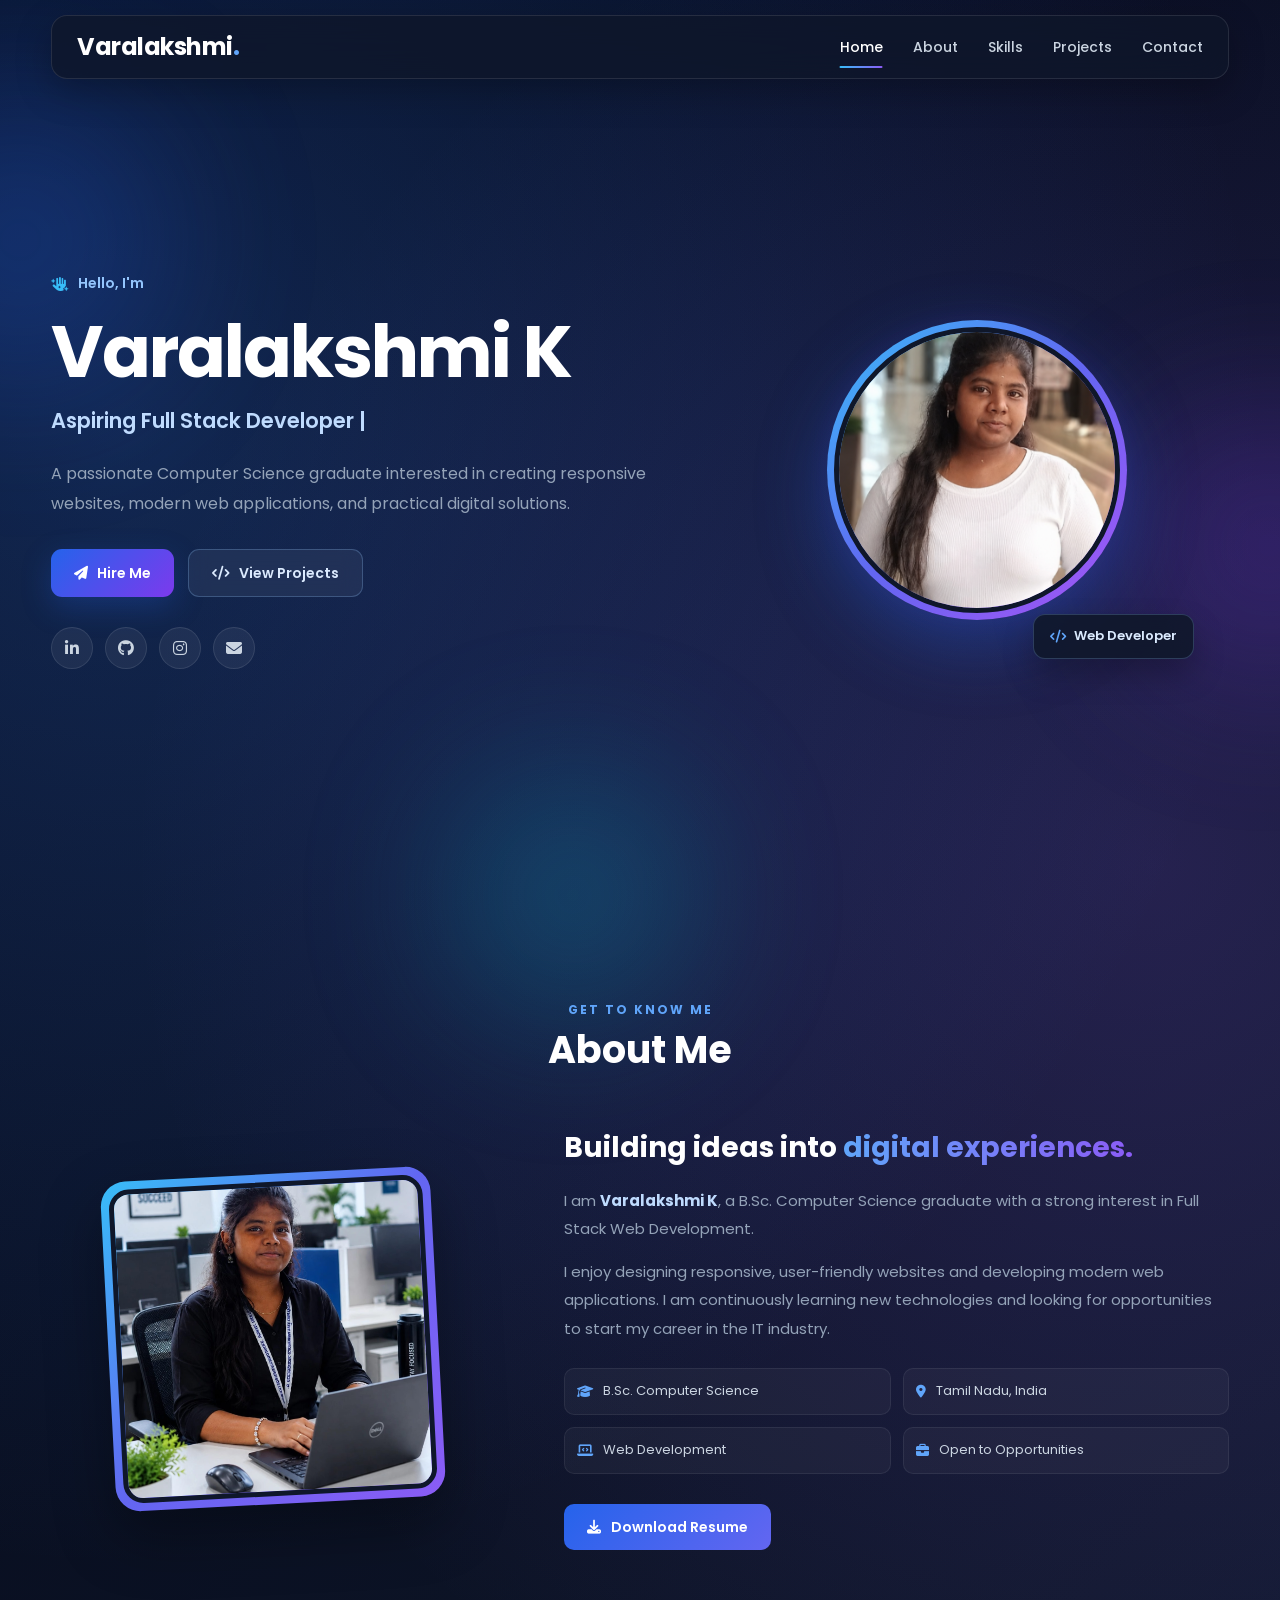
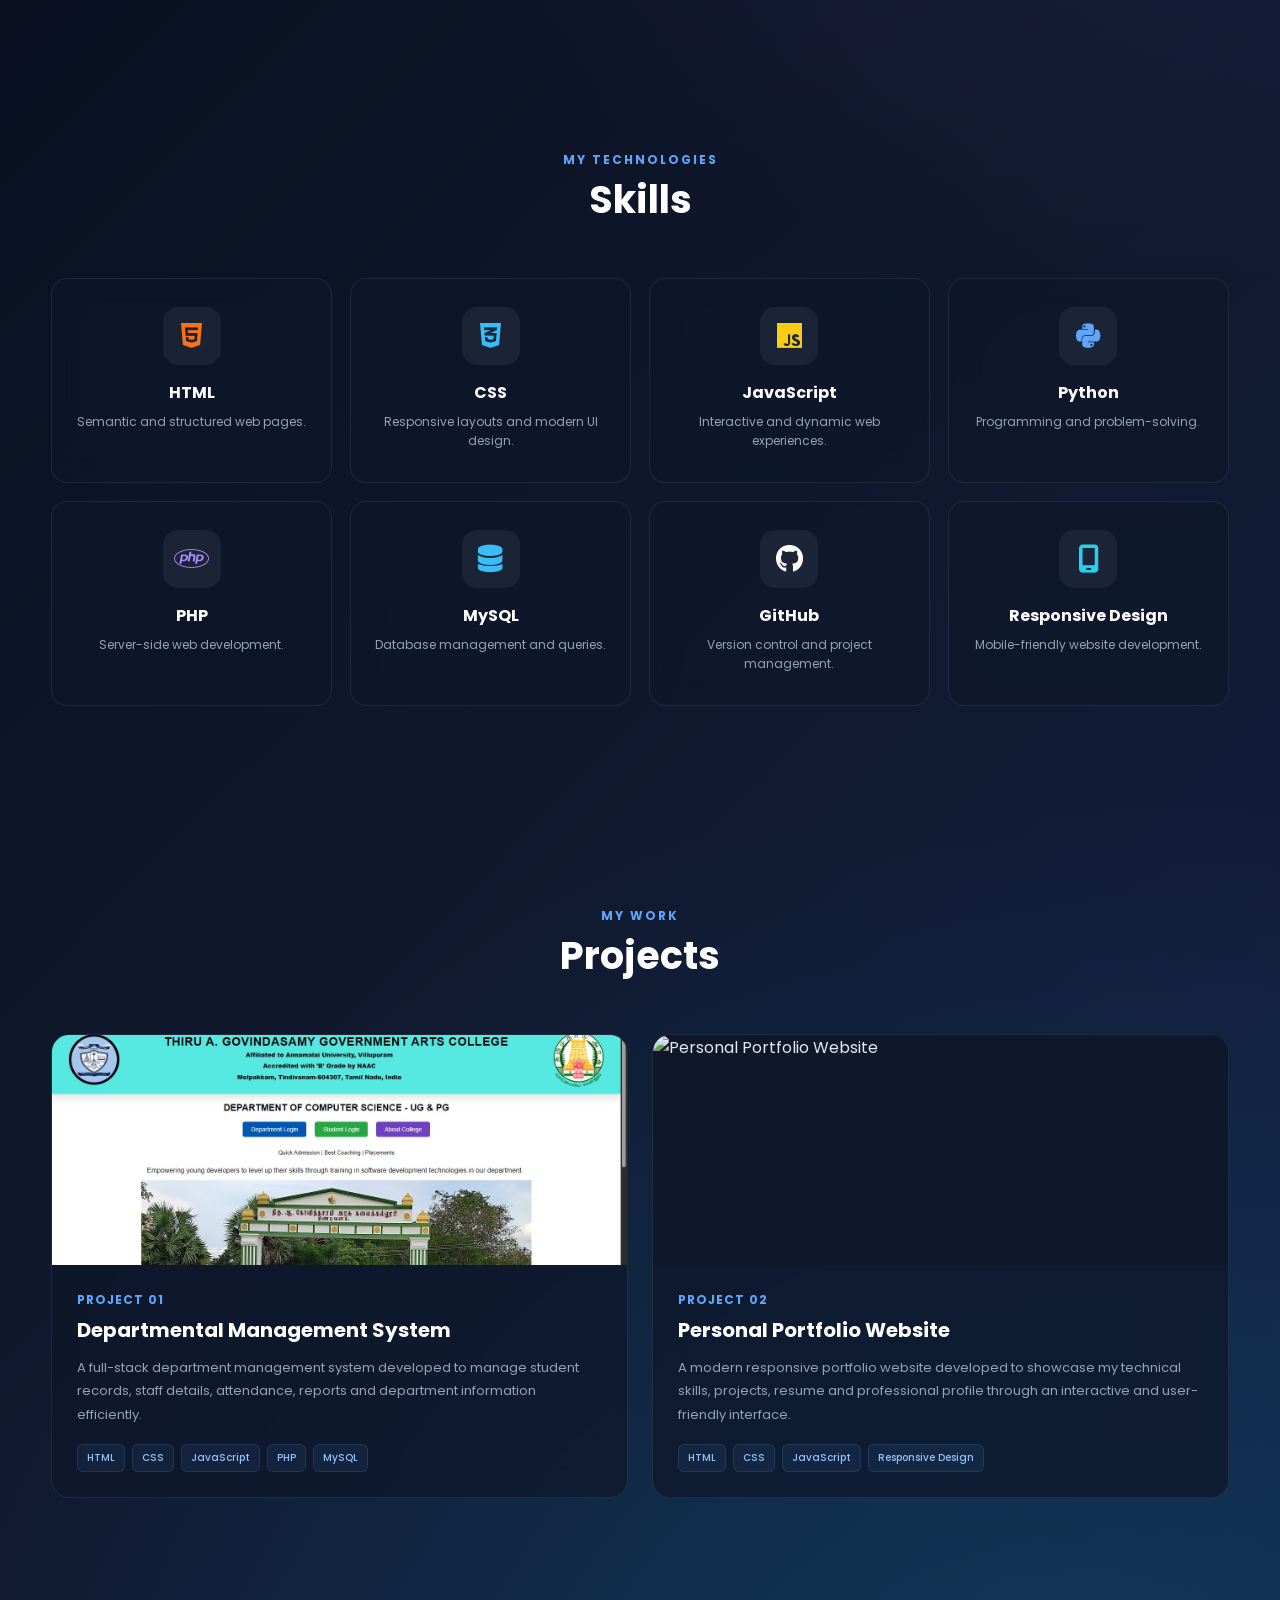
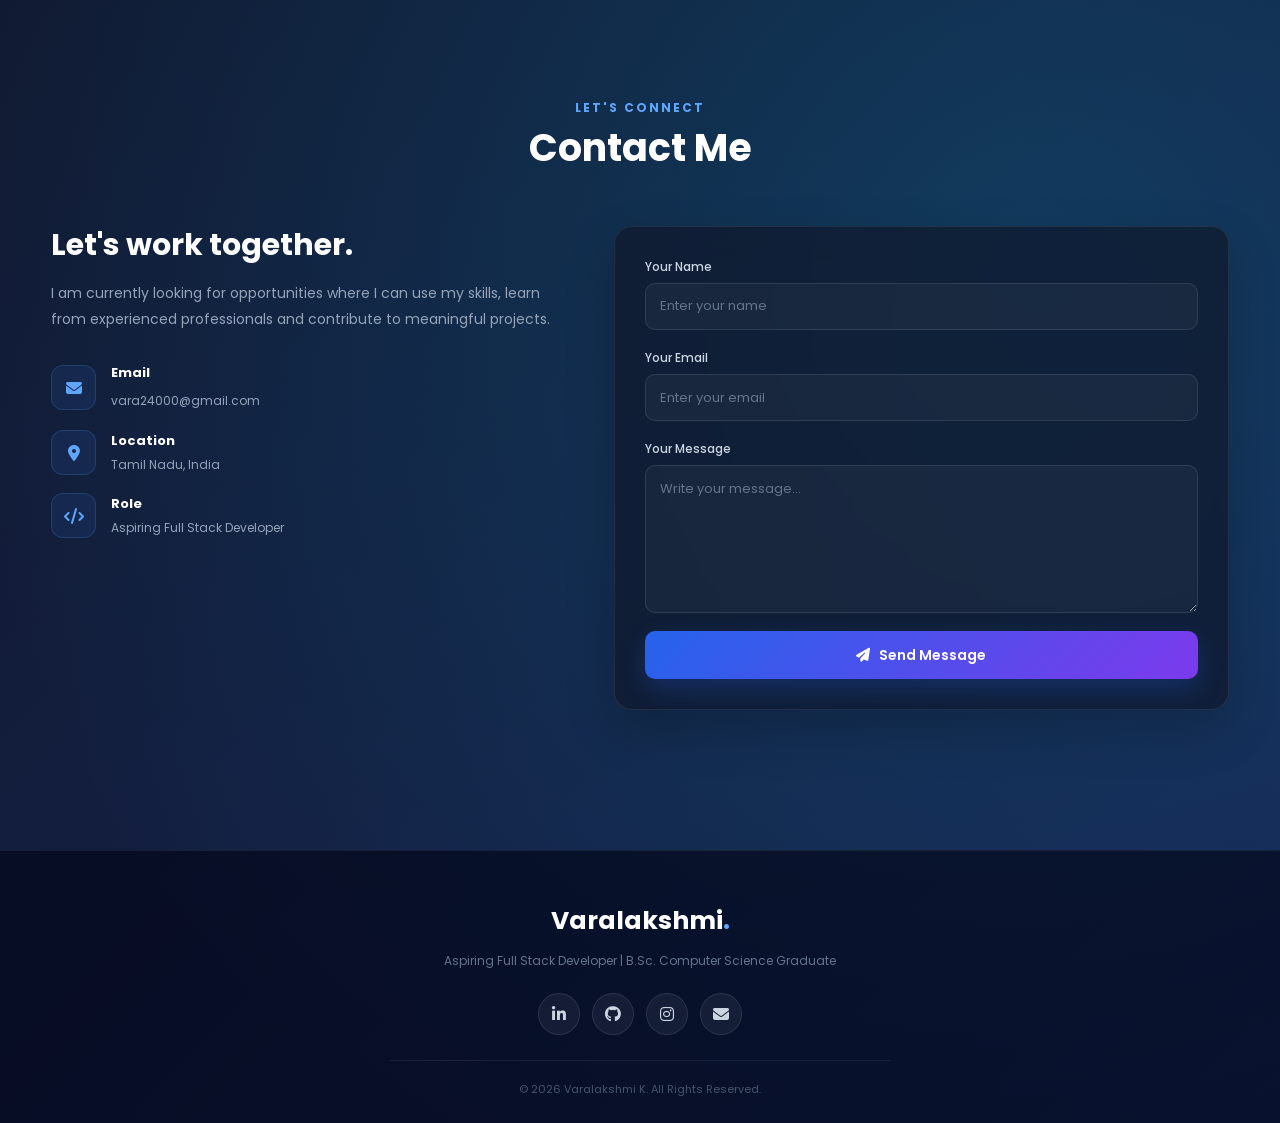
==== portofolio.html @ a1ebd2d3 "Rename index.html to portofolio.html" ====
<!DOCTYPE html>
<html lang="en">

<head>
    <meta charset="UTF-8">
    <meta name="viewport" content="width=device-width, initial-scale=1.0">

    <title>Varalakshmi K | Full Stack Developer</title>

    <meta name="description"
        content="Portfolio of Varalakshmi K, B.Sc. Computer Science Graduate and aspiring Full Stack Developer.">

    <!-- Google Font -->
    <link rel="preconnect" href="https://fonts.googleapis.com">
    <link rel="preconnect" href="https://fonts.gstatic.com" crossorigin>

    <link
        href="https://fonts.googleapis.com/css2?family=Poppins:wght@300;400;500;600;700&display=swap"
        rel="stylesheet">

    <!-- Font Awesome -->
    <link
        rel="stylesheet"
        href="https://cdnjs.cloudflare.com/ajax/libs/font-awesome/6.5.1/css/all.min.css">

    <!-- Main CSS -->
    <link rel="stylesheet" href="style.css">
</head>

<body>

    <!-- ================= BACKGROUND GRAPHICS ================= -->

    <div class="bg-shape shape-one" aria-hidden="true"></div>
    <div class="bg-shape shape-two" aria-hidden="true"></div>
    <div class="bg-shape shape-three" aria-hidden="true"></div>


    <!-- ================= NAVBAR ================= -->

    <header>
        <nav class="navbar" aria-label="Main Navigation">

            <a href="#home" class="logo" aria-label="Varalakshmi Home">
                Varalakshmi<span>.</span>
            </a>

            <button
                type="button"
                class="menu-toggle"
                aria-label="Open Menu"
                aria-expanded="false"
                aria-controls="navLinks">

                <i class="fas fa-bars" aria-hidden="true"></i>

            </button>

            <ul class="nav-links" id="navLinks">

                <li>
                    <a href="#home">Home</a>
                </li>

                <li>
                    <a href="#about">About</a>
                </li>

                <li>
                    <a href="#skills">Skills</a>
                </li>

                <li>
                    <a href="#projects">Projects</a>
                </li>

                <li>
                    <a href="#contact">Contact</a>
                </li>

            </ul>

        </nav>
    </header>


    <!-- ================= MAIN CONTENT ================= -->

    <main>

        <!-- ================= HERO ================= -->

        <section id="home" class="hero hidden">

            <div class="hero-content">

                <p class="hello-text">
                    <i class="fas fa-hand-sparkles" aria-hidden="true"></i>
                    Hello, I'm
                </p>

                <h1>
                    Varalakshmi K
                </h1>

                <h2>
                    <span id="typing"></span>
                    <span class="cursor" aria-hidden="true">|</span>
                </h2>

                <p class="hero-description">
                    A passionate Computer Science graduate interested in
                    creating responsive websites, modern web applications,
                    and practical digital solutions.
                </p>


                <!-- Hero Buttons -->

                <div class="hero-buttons">

                    <a href="#contact" class="primary-btn">
                        <i class="fas fa-paper-plane" aria-hidden="true"></i>
                        Hire Me
                    </a>

                    <a href="#projects" class="secondary-btn">
                        <i class="fas fa-code" aria-hidden="true"></i>
                        View Projects
                    </a>

                </div>


                <!-- Social Links -->

                <div class="hero-social">

                    <a
                        href="https://www.linkedin.com/in/vara24/"
                        target="_blank"
                        rel="noopener noreferrer"
                        aria-label="LinkedIn">

                        <i class="fab fa-linkedin-in" aria-hidden="true"></i>

                    </a>

                    <a
                        href="https://github.com/vara2006-dev"
                        target="_blank"
                        rel="noopener noreferrer"
                        aria-label="GitHub">

                        <i class="fab fa-github" aria-hidden="true"></i>

                    </a>

                    <a
                        href="https://www.instagram.com/_codes.creation_/"
                        target="_blank"
                        rel="noopener noreferrer"
                        aria-label="Instagram">

                        <i class="fab fa-instagram" aria-hidden="true"></i>

                    </a>

                    <a
                        href="mailto:vara24000@gmail.com"
                        aria-label="Send email">

                        <i class="fas fa-envelope" aria-hidden="true"></i>

                    </a>

                </div>

            </div>


            <!-- Hero Profile -->

            <div class="hero-profile">

                <div class="profile-glow" aria-hidden="true"></div>

                <div class="profile-circle">

                    <img
                        src="img/hp.png"
                        alt="Varalakshmi K profile photo"
                        loading="eager">

                </div>

                <div class="profile-badge">

                    <i class="fas fa-code" aria-hidden="true"></i>

                    <span>
                        Web Developer
                    </span>

                </div>

            </div>

        </section>


        <!-- ================= ABOUT ================= -->

        <section id="about" class="section hidden">

            <div class="section-heading">

                <p>
                    GET TO KNOW ME
                </p>

                <h2>
                    About Me
                </h2>

            </div>


            <div class="about-container">

                <!-- About Image -->

                <div class="about-image">

                    <div class="about-image-border">

                        <img
                            src="img/profile.jpg"
                            alt="Varalakshmi K"
                            loading="lazy">

                    </div>

                </div>


                <!-- About Content -->

                <div class="about-content">

                    <h3>
                        Building ideas into
                        <span>digital experiences.</span>
                    </h3>

                    <p>
                        I am <strong>Varalakshmi K</strong>, a B.Sc.
                        Computer Science graduate with a strong interest
                        in Full Stack Web Development.
                    </p>

                    <p>
                        I enjoy designing responsive, user-friendly
                        websites and developing modern web applications.
                        I am continuously learning new technologies and
                        looking for opportunities to start my career in
                        the IT industry.
                    </p>


                    <!-- About Details -->

                    <div class="about-details">

                        <div>
                            <i class="fas fa-graduation-cap" aria-hidden="true"></i>

                            <span>
                                B.Sc. Computer Science
                            </span>
                        </div>

                        <div>
                            <i class="fas fa-location-dot" aria-hidden="true"></i>

                            <span>
                                Tamil Nadu, India
                            </span>
                        </div>

                        <div>
                            <i class="fas fa-laptop-code" aria-hidden="true"></i>

                            <span>
                                Web Development
                            </span>
                        </div>

                        <div>
                            <i class="fas fa-briefcase" aria-hidden="true"></i>

                            <span>
                                Open to Opportunities
                            </span>
                        </div>

                    </div>


                    <!-- Resume -->

                   <a href="Resume.pdf" download class="resume-btn">
    <i class="fas fa-download"></i>
    Download Resume
</a>

                </div>

            </div>

        </section>


        <!-- ================= SKILLS ================= -->

        <section id="skills" class="section hidden">

            <div class="section-heading">

                <p>
                    MY TECHNOLOGIES
                </p>

                <h2>
                    Skills
                </h2>

            </div>


            <div class="skills-container">

                <!-- HTML -->

                <div class="skill-card">

                    <div class="skill-icon html">
                        <i class="fab fa-html5" aria-hidden="true"></i>
                    </div>

                    <h3>HTML</h3>

                    <p>
                        Semantic and structured web pages.
                    </p>

                </div>


                <!-- CSS -->

                <div class="skill-card">

                    <div class="skill-icon css">
                        <i class="fab fa-css3-alt" aria-hidden="true"></i>
                    </div>

                    <h3>CSS</h3>

                    <p>
                        Responsive layouts and modern UI design.
                    </p>

                </div>


                <!-- JavaScript -->

                <div class="skill-card">

                    <div class="skill-icon javascript">
                        <i class="fab fa-js" aria-hidden="true"></i>
                    </div>

                    <h3>JavaScript</h3>

                    <p>
                        Interactive and dynamic web experiences.
                    </p>

                </div>


                <!-- Python -->

                <div class="skill-card">

                    <div class="skill-icon python">
                        <i class="fab fa-python" aria-hidden="true"></i>
                    </div>

                    <h3>Python</h3>

                    <p>
                        Programming and problem-solving.
                    </p>

                </div>


                <!-- PHP -->

                <div class="skill-card">

                    <div class="skill-icon php">
                        <i class="fab fa-php" aria-hidden="true"></i>
                    </div>

                    <h3>PHP</h3>

                    <p>
                        Server-side web development.
                    </p>

                </div>


                <!-- MySQL -->

                <div class="skill-card">

                    <div class="skill-icon mysql">
                        <i class="fas fa-database" aria-hidden="true"></i>
                    </div>

                    <h3>MySQL</h3>

                    <p>
                        Database management and queries.
                    </p>

                </div>


                <!-- GitHub -->

                <div class="skill-card">

                    <div class="skill-icon github">
                        <i class="fab fa-github" aria-hidden="true"></i>
                    </div>

                    <h3>GitHub</h3>

                    <p>
                        Version control and project management.
                    </p>

                </div>


                <!-- Responsive Design -->

                <div class="skill-card">

                    <div class="skill-icon responsive">
                        <i class="fas fa-mobile-screen" aria-hidden="true"></i>
                    </div>

                    <h3>Responsive Design</h3>

                    <p>
                        Mobile-friendly website development.
                    </p>

                </div>

            </div>

        </section>


        <!-- ================= PROJECTS ================= -->

        <section id="projects" class="section hidden">

            <div class="section-heading">

                <p>
                    MY WORK
                </p>

                <h2>
                    Projects
                </h2>

            </div>


            <div class="projects-container">

                <!-- ================= PROJECT 01 ================= -->

                <article class="project-card">

                    <div class="project-image">

                        <img
                            src="img/project1.png"
                            alt="Departmental Management System"
                            loading="lazy">

                        <div
                            class="project-overlay"
                            aria-hidden="true">

                            <i class="fas fa-building"></i>

                        </div>

                    </div>


                    <div class="project-content">

                        <span class="project-number">
                            PROJECT 01
                        </span>

                        <h3>
                            Departmental Management System
                        </h3>

                        <p>
                            A full-stack department management system
                            developed to manage student records,
                            staff details, attendance, reports and
                            department information efficiently.
                        </p>


                        <div class="project-tags">

                            <span>HTML</span>
                            <span>CSS</span>
                            <span>JavaScript</span>
                            <span>PHP</span>
                            <span>MySQL</span>

                        </div>

                    </div>

                </article>


                <!-- ================= PROJECT 02 ================= -->

                <article class="project-card">

                    <div class="project-image">

                        <img
                            src="img/project3.png"
                            alt="Personal Portfolio Website"
                            loading="lazy">

                        <div
                            class="project-overlay"
                            aria-hidden="true">

                            <i class="fas fa-laptop-code"></i>

                        </div>

                    </div>


                    <div class="project-content">

                        <span class="project-number">
                            PROJECT 02
                        </span>

                        <h3>
                            Personal Portfolio Website
                        </h3>

                        <p>
                            A modern responsive portfolio website
                            developed to showcase my technical skills,
                            projects, resume and professional profile
                            through an interactive and user-friendly
                            interface.
                        </p>


                        <div class="project-tags">

                            <span>HTML</span>
                            <span>CSS</span>
                            <span>JavaScript</span>
                            <span>Responsive Design</span>

                        </div>

                    </div>

                </article>

            </div>

        </section>


        <!-- ================= CONTACT ================= -->

        <section id="contact" class="section hidden">

            <div class="section-heading">

                <p>
                    LET'S CONNECT
                </p>

                <h2>
                    Contact Me
                </h2>

            </div>


            <div class="contact-container">

                <!-- Contact Information -->

                <div class="contact-info">

                    <h3>
                        Let's work together.
                    </h3>

                    <p>
                        I am currently looking for opportunities
                        where I can use my skills, learn from
                        experienced professionals and contribute
                        to meaningful projects.
                    </p>


                    <div class="contact-details">

                        <!-- Email -->

                        <div class="contact-item">

                            <div class="contact-icon">

                                <i
                                    class="fas fa-envelope"
                                    aria-hidden="true">
                                </i>

                            </div>

                            <div>

                                <h4>
                                    Email
                                </h4>

                                <a href="mailto:vara24000@gmail.com">
                                    vara24000@gmail.com
                                </a>

                            </div>

                        </div>


                        <!-- Location -->

                        <div class="contact-item">

                            <div class="contact-icon">

                                <i
                                    class="fas fa-location-dot"
                                    aria-hidden="true">
                                </i>

                            </div>

                            <div>

                                <h4>
                                    Location
                                </h4>

                                <p>
                                    Tamil Nadu, India
                                </p>

                            </div>

                        </div>


                        <!-- Role -->

                        <div class="contact-item">

                            <div class="contact-icon">

                                <i
                                    class="fas fa-code"
                                    aria-hidden="true">
                                </i>

                            </div>

                            <div>

                                <h4>
                                    Role
                                </h4>

                                <p>
                                    Aspiring Full Stack Developer
                                </p>

                            </div>

                        </div>

                    </div>

                </div>


               <!-- Contact Form -->

<form
    class="contact-form"
    id="contactForm"
    action="contact.php"
    method="POST">

    <div class="input-group">

        <label for="name">
            Your Name
        </label>

        <input
            type="text"
            id="name"
            name="name"
            placeholder="Enter your name"
            autocomplete="name"
            required>

    </div>


    <div class="input-group">

        <label for="email">
            Your Email
        </label>

        <input
            type="email"
            id="email"
            name="email"
            placeholder="Enter your email"
            autocomplete="email"
            required>

    </div>


    <div class="input-group">

        <label for="message">
            Your Message
        </label>

        <textarea
            id="message"
            name="message"
            placeholder="Write your message..."
            rows="6"
            required></textarea>

    </div>


    <button
        type="submit"
        class="send-btn"
        id="sendMessageBtn">

        <i
            class="fas fa-paper-plane"
            aria-hidden="true">
        </i>

        Send Message

    </button>


    <div
        class="form-status"
        id="formStatus"
        role="status"
        aria-live="polite">
    </div>

</form>

        </section>

    </main>


    <!-- ================= FOOTER ================= -->

    <footer>

        <div class="footer-content">

            <h3 class="footer-logo">
                Varalakshmi<span>.</span>
            </h3>

            <p>
                Aspiring Full Stack Developer |
                B.Sc. Computer Science Graduate
            </p>


            <div class="social-links">

                <!-- LinkedIn -->

                <a
                    href="https://www.linkedin.com/in/vara24/"
                    target="_blank"
                    rel="noopener noreferrer"
                    aria-label="LinkedIn">

                    <i
                        class="fab fa-linkedin-in"
                        aria-hidden="true">
                    </i>

                </a>


                <!-- GitHub -->

                <a
                    href="https://github.com/vara2006-dev"
                    target="_blank"
                    rel="noopener noreferrer"
                    aria-label="GitHub">

                    <i
                        class="fab fa-github"
                        aria-hidden="true">
                    </i>

                </a>


                <!-- Instagram -->

                <a
                    href="https://www.instagram.com/_codes.creation_/"
                    target="_blank"
                    rel="noopener noreferrer"
                    aria-label="Instagram">

                    <i
                        class="fab fa-instagram"
                        aria-hidden="true">
                    </i>

                </a>


                <!-- Email -->

                <a
                    href="mailto:vara24000@gmail.com"
                    aria-label="Send email">

                    <i
                        class="fas fa-envelope"
                        aria-hidden="true">
                    </i>

                </a>

            </div>


            <div class="footer-line"></div>


            <p class="copyright">
                © 2026 Varalakshmi K. All Rights Reserved.
            </p>

        </div>

    </footer>


    <!-- JavaScript -->
    <script src="script.js"></script>

</body>

</html>
---- style.css ----
/* =========================================================
   VARALAKSHMI K — PORTFOLIO
   CLEAN / ALIGNED / RESPONSIVE VERSION
========================================================= */

/* ================= RESET ================= */

* {
    margin: 0;
    padding: 0;
    box-sizing: border-box;
}

html {
    scroll-behavior: smooth;
}

body {
    font-family: "Poppins", "Segoe UI", Arial, sans-serif;
    background:
        radial-gradient(circle at 10% 10%,
            rgba(59, 130, 246, 0.25),
            transparent 28%),
        radial-gradient(circle at 90% 20%,
            rgba(139, 92, 246, 0.20),
            transparent 28%),
        radial-gradient(circle at 80% 80%,
            rgba(6, 182, 212, 0.18),
            transparent 30%),
        linear-gradient(
            135deg,
            #020617 0%,
            #0f172a 48%,
            #172554 100%
        );

    color: #e2e8f0;
    min-height: 100vh;
    overflow-x: hidden;
    line-height: 1.6;
}

a {
    color: inherit;
    text-decoration: none;
}

button,
input,
textarea {
    font-family: inherit;
}

button,
a {
    -webkit-tap-highlight-color: transparent;
}

img {
    display: block;
    max-width: 100%;
}

section {
    scroll-margin-top: 100px;
}


/* =========================================================
   BACKGROUND SHAPES
========================================================= */

.bg-shape {
    position: fixed;
    border-radius: 50%;
    filter: blur(80px);
    opacity: 0.25;
    pointer-events: none;
    z-index: -1;
    animation: backgroundFloat 10s ease-in-out infinite;
}

.shape-one {
    width: 300px;
    height: 300px;
    background: #2563eb;
    top: 10%;
    left: -130px;
}

.shape-two {
    width: 280px;
    height: 280px;
    background: #7c3aed;
    top: 45%;
    right: -130px;
    animation-delay: 2s;
}

.shape-three {
    width: 250px;
    height: 250px;
    background: #06b6d4;
    bottom: -120px;
    left: 35%;
    animation-delay: 4s;
}

@keyframes backgroundFloat {
    0%,
    100% {
        transform: translate(0, 0);
    }

    50% {
        transform: translate(25px, -30px);
    }
}


/* =========================================================
   NAVBAR
========================================================= */

header {
    position: fixed;
    top: 0;
    left: 0;
    width: 100%;
    z-index: 1000;
}

.navbar {
    width: min(92%, 1200px);
    min-height: 64px;
    margin: 15px auto;

    padding: 0 25px;

    display: flex;
    align-items: center;
    justify-content: space-between;

    background: rgba(15, 23, 42, 0.78);
    border: 1px solid rgba(255, 255, 255, 0.10);
    border-radius: 16px;

    backdrop-filter: blur(18px);
    -webkit-backdrop-filter: blur(18px);

    box-shadow: 0 12px 35px rgba(0, 0, 0, 0.25);
}

.logo {
    flex-shrink: 0;
    color: #fff;
    font-size: 24px;
    font-weight: 700;
    letter-spacing: -0.5px;
}

.logo span {
    color: #60a5fa;
}

.nav-links {
    display: flex;
    align-items: center;
    gap: 30px;
    list-style: none;
}

.nav-links a {
    position: relative;
    display: inline-block;

    color: #cbd5e1;
    font-size: 14px;
    font-weight: 500;

    padding: 5px 0;

    transition: color 0.3s ease;
}

.nav-links a::after {
    content: "";
    position: absolute;

    width: 0;
    height: 2px;

    left: 50%;
    bottom: -5px;

    transform: translateX(-50%);

    border-radius: 5px;

    background: linear-gradient(
        90deg,
        #38bdf8,
        #8b5cf6
    );

    transition: width 0.3s ease;
}

.nav-links a:hover,
.nav-links a.active {
    color: #fff;
}

.nav-links a:hover::after,
.nav-links a.active::after {
    width: 100%;
}

.menu-toggle {
    display: none;

    width: 42px;
    height: 42px;

    border: 0;
    border-radius: 10px;

    background: rgba(255, 255, 255, 0.06);
    color: #fff;

    font-size: 20px;
    cursor: pointer;
}


/* =========================================================
   COMMON CONTAINER
========================================================= */

.hero,
.section {
    width: min(92%, 1200px);
    margin-left: auto;
    margin-right: auto;
}


/* =========================================================
   HERO
========================================================= */

.hero {
    min-height: 100vh;

    padding-top: 120px;
    padding-bottom: 80px;

    display: grid;

    grid-template-columns:
        minmax(0, 1.1fr)
        minmax(360px, 0.9fr);

    gap: 60px;

    align-items: center;
}

.hero-content {
    min-width: 0;
}

.hello-text {
    display: inline-flex;
    align-items: center;
    gap: 9px;

    margin-bottom: 18px;

    color: #93c5fd;

    font-size: 14px;
    font-weight: 600;
}

.hello-text i {
    color: #38bdf8;
}

.hero h1 {
    margin-bottom: 14px;

    color: #fff;

    font-size: clamp(42px, 6vw, 72px);
    line-height: 1.08;

    font-weight: 700;
    letter-spacing: -2px;
}

.hero h2 {
    min-height: 34px;

    margin-bottom: 20px;

    color: #bfdbfe;

    font-size: 21px;
    line-height: 1.5;
    font-weight: 600;
}

.hero-description {
    max-width: 600px;

    margin-bottom: 30px;

    color: #94a3b8;

    font-size: 16px;
    line-height: 1.9;
}


/* =========================================================
   HERO BUTTONS
========================================================= */

.hero-buttons {
    display: flex;
    align-items: center;
    flex-wrap: wrap;
    gap: 14px;

    margin-bottom: 30px;
}

.primary-btn,
.secondary-btn {
    min-height: 48px;

    display: inline-flex;
    align-items: center;
    justify-content: center;
    gap: 9px;

    padding: 0 23px;

    border-radius: 11px;

    font-size: 14px;
    font-weight: 600;

    transition:
        transform 0.3s ease,
        box-shadow 0.3s ease,
        background 0.3s ease;
}

.primary-btn {
    background: linear-gradient(
        135deg,
        #2563eb,
        #7c3aed
    );

    color: #fff;

    box-shadow:
        0 10px 30px rgba(37, 99, 235, 0.25);
}

.primary-btn:hover {
    transform: translateY(-3px);

    box-shadow:
        0 15px 35px rgba(37, 99, 235, 0.4);
}

.secondary-btn {
    background: rgba(255, 255, 255, 0.06);

    border: 1px solid rgba(
        147,
        197,
        253,
        0.25
    );

    color: #dbeafe;

    backdrop-filter: blur(10px);
}

.secondary-btn:hover {
    transform: translateY(-3px);
    background: rgba(96, 165, 250, 0.12);
}


/* =========================================================
   SOCIAL
========================================================= */

.hero-social,
.social-links {
    display: flex;
    align-items: center;
    gap: 12px;
}

.hero-social a,
.social-links a {
    width: 42px;
    height: 42px;

    display: flex;
    align-items: center;
    justify-content: center;

    border-radius: 50%;

    background: rgba(255, 255, 255, 0.06);

    border: 1px solid rgba(
        255,
        255,
        255,
        0.10
    );

    color: #cbd5e1;

    transition:
        transform 0.3s ease,
        color 0.3s ease,
        background 0.3s ease;
}

.hero-social a:hover,
.social-links a:hover {
    transform: translateY(-4px);

    color: #fff;

    background: rgba(
        59,
        130,
        246,
        0.22
    );
}


/* =========================================================
   HERO PROFILE
========================================================= */

.hero-profile {
    position: relative;

    width: 100%;
    min-height: 450px;

    display: flex;
    align-items: center;
    justify-content: center;
}

.profile-glow {
    position: absolute;

    width: 340px;
    height: 340px;

    border-radius: 50%;

    background: radial-gradient(
        circle,
        rgba(59, 130, 246, 0.45),
        rgba(124, 58, 237, 0.18),
        transparent 70%
    );

    filter: blur(10px);

    animation: profileGlow 5s ease-in-out infinite;
}

@keyframes profileGlow {
    0%,
    100% {
        transform: scale(1);
    }

    50% {
        transform: scale(1.08);
    }
}

.profile-circle {
    position: relative;
    z-index: 2;

    width: 300px;
    height: 300px;

    padding: 7px;

    flex-shrink: 0;

    border-radius: 50%;

    background: linear-gradient(
        135deg,
        #38bdf8,
        #6366f1,
        #a855f7
    );

    box-shadow:
        0 25px 70px rgba(
            37,
            99,
            235,
            0.35
        );
}

.profile-circle img {
    width: 100%;
    height: 100%;

    object-fit: cover;

    border-radius: 50%;

    border: 5px solid #0f172a;
}

.profile-badge {
    position: absolute;

    z-index: 4;

    right: 7%;
    bottom: 8%;

    display: inline-flex;
    align-items: center;
    gap: 8px;

    padding: 11px 16px;

    border-radius: 12px;

    background: rgba(
        15,
        23,
        42,
        0.88
    );

    border: 1px solid rgba(
        147,
        197,
        253,
        0.22
    );

    backdrop-filter: blur(15px);

    color: #dbeafe;

    font-size: 13px;
    font-weight: 600;

    box-shadow:
        0 15px 30px rgba(
            0,
            0,
            0,
            0.25
        );
}

.profile-badge i {
    color: #60a5fa;
}


/* =========================================================
   SECTION
========================================================= */

.section {
    padding-top: 100px;
    padding-bottom: 100px;
}

.section-heading {
    width: 100%;

    margin-bottom: 55px;

    text-align: center;
}

.section-heading p {
    margin-bottom: 8px;

    color: #60a5fa;

    font-size: 12px;
    font-weight: 700;

    letter-spacing: 2px;
}

.section-heading h2 {
    color: #fff;

    font-size: 38px;
    line-height: 1.2;

    font-weight: 700;
}


/* =========================================================
   ABOUT
========================================================= */

.about-container {
    width: 100%;

    display: grid;

    grid-template-columns:
        minmax(300px, 0.8fr)
        minmax(0, 1.2fr);

    gap: 70px;

    align-items: center;
}

.about-image {
    width: 100%;

    display: flex;
    align-items: center;
    justify-content: center;
}

.about-image-border {
    width: min(330px, 100%);

    padding: 8px;

    border-radius: 25px;

    background: linear-gradient(
        135deg,
        #38bdf8,
        #6366f1,
        #8b5cf6
    );

    transform: rotate(-3deg);

    box-shadow:
        0 25px 60px rgba(
            0,
            0,
            0,
            0.35
        );

    transition:
        transform 0.4s ease;
}

.about-image-border:hover {
    transform:
        rotate(0deg)
        translateY(-5px);
}

.about-image-border img {
    width: 100%;
    aspect-ratio: 1 / 1;

    object-fit: cover;

    border-radius: 20px;

    border: 5px solid #0f172a;
}

.about-content {
    min-width: 0;
}

.about-content h3 {
    margin-bottom: 20px;

    color: #fff;

    font-size: 28px;
    line-height: 1.4;
}

.about-content h3 span {
    background: linear-gradient(
        90deg,
        #60a5fa,
        #8b5cf6
    );

    -webkit-background-clip: text;
    -webkit-text-fill-color: transparent;
    background-clip: text;
}

.about-content > p {
    margin-bottom: 14px;

    color: #94a3b8;

    font-size: 15px;
    line-height: 1.9;
}

.about-content strong {
    color: #bfdbfe;
}

.about-details {
    width: 100%;

    display: grid;

    grid-template-columns:
        repeat(2, minmax(0, 1fr));

    gap: 12px;

    margin:
        25px
        0
        30px;
}

.about-details div {
    min-width: 0;

    display: flex;
    align-items: center;

    gap: 10px;

    padding: 12px;

    border-radius: 10px;

    background: rgba(
        255,
        255,
        255,
        0.04
    );

    border: 1px solid rgba(
        255,
        255,
        255,
        0.07
    );

    color: #cbd5e1;

    font-size: 13px;
}

.about-details i {
    flex-shrink: 0;
    color: #60a5fa;
}

.resume-btn {
    min-height: 46px;

    display: inline-flex;
    align-items: center;
    justify-content: center;

    gap: 10px;

    padding: 0 23px;

    border-radius: 10px;

    background: linear-gradient(
        135deg,
        #2563eb,
        #6366f1
    );

    color: #fff;

    font-size: 14px;
    font-weight: 600;

    transition:
        transform 0.3s ease,
        box-shadow 0.3s ease;
}

.resume-btn:hover {
    transform: translateY(-3px);

    box-shadow:
        0 12px 30px rgba(
            37,
            99,
            235,
            0.3
        );
}


/* =========================================================
   SKILLS
========================================================= */

.skills-container {
    width: 100%;

    display: grid;

    grid-template-columns:
        repeat(4, minmax(0, 1fr));

    gap: 18px;
}

.skill-card {
    min-width: 0;
    min-height: 205px;

    padding: 28px 20px;

    display: flex;
    flex-direction: column;
    align-items: center;
    justify-content: flex-start;

    text-align: center;

    background: rgba(
        15,
        23,
        42,
        0.65
    );

    border: 1px solid rgba(
        255,
        255,
        255,
        0.08
    );

    border-radius: 16px;

    backdrop-filter: blur(15px);

    transition:
        transform 0.3s ease,
        border-color 0.3s ease,
        box-shadow 0.3s ease;
}

.skill-card:hover {
    transform: translateY(-8px);

    border-color: rgba(
        96,
        165,
        250,
        0.35
    );

    box-shadow:
        0 20px 40px rgba(
            0,
            0,
            0,
            0.25
        );
}

.skill-icon {
    width: 58px;
    height: 58px;

    margin-bottom: 17px;

    flex-shrink: 0;

    display: flex;
    align-items: center;
    justify-content: center;

    border-radius: 15px;

    background: rgba(
        255,
        255,
        255,
        0.06
    );

    color: #60a5fa;

    font-size: 28px;
}

.skill-card h3 {
    margin-bottom: 8px;

    color: #fff;

    font-size: 16px;
    line-height: 1.4;
}

.skill-card p {
    color: #94a3b8;

    font-size: 12px;
    line-height: 1.6;
}

.skill-icon.html {
    color: #f97316;
}

.skill-icon.css {
    color: #38bdf8;
}

.skill-icon.javascript {
    color: #facc15;
}

.skill-icon.python {
    color: #60a5fa;
}

.skill-icon.php {
    color: #a78bfa;
}

.skill-icon.mysql {
    color: #38bdf8;
}

.skill-icon.github {
    color: #fff;
}

.skill-icon.responsive {
    color: #22d3ee;
}


/* =========================================================
   PROJECTS
========================================================= */

.projects-container {
    width: 100%;

    display: grid;

    grid-template-columns:
        repeat(2, minmax(0, 1fr));

    gap: 24px;
}

.project-card {
    min-width: 0;

    overflow: hidden;

    display: flex;
    flex-direction: column;

    background: rgba(
        15,
        23,
        42,
        0.72
    );

    border: 1px solid rgba(
        255,
        255,
        255,
        0.08
    );

    border-radius: 18px;

    backdrop-filter: blur(15px);

    transition:
        transform 0.35s ease,
        box-shadow 0.35s ease,
        border-color 0.35s ease;
}

.project-card:hover {
    transform: translateY(-10px);

    border-color: rgba(
        96,
        165,
        250,
        0.3
    );

    box-shadow:
        0 25px 55px rgba(
            0,
            0,
            0,
            0.3
        );
}

.project-image {
    width: 100%;
    height: 230px;

    position: relative;

    overflow: hidden;

    flex-shrink: 0;

    background: #0f172a;
}

.project-image img {
    width: 100%;
    height: 100%;

    object-fit: cover;

    transition:
        transform 0.5s ease;
}

.project-card:hover
.project-image img {
    transform: scale(1.06);
}

.project-overlay {
    position: absolute;
    inset: 0;

    display: flex;
    align-items: center;
    justify-content: center;

    background: rgba(
        15,
        23,
        42,
        0.25
    );

    opacity: 0;

    transition:
        opacity 0.3s ease;
}

.project-card:hover
.project-overlay {
    opacity: 1;
}

.project-overlay i {
    width: 55px;
    height: 55px;

    display: flex;
    align-items: center;
    justify-content: center;

    border-radius: 50%;

    background: rgba(
        255,
        255,
        255,
        0.15
    );

    backdrop-filter: blur(10px);

    color: #fff;

    font-size: 22px;
}

.project-content {
    flex: 1;

    display: flex;
    flex-direction: column;

    padding: 25px;
}

.project-number {
    color: #60a5fa;

    font-size: 12px;
    font-weight: 700;

    letter-spacing: 1px;
}

.project-content h3 {
    margin:
        7px
        0
        12px;

    color: #fff;

    font-size: 20px;
    line-height: 1.4;
}

.project-content p {
    margin-bottom: 18px;

    color: #94a3b8;

    font-size: 13px;
    line-height: 1.8;
}

.project-tags {
    display: flex;
    flex-wrap: wrap;
    gap: 7px;

    margin-top: auto;
}

.project-tags span {
    padding: 5px 9px;

    border-radius: 6px;

    background: rgba(
        96,
        165,
        250,
        0.08
    );

    border: 1px solid rgba(
        96,
        165,
        250,
        0.15
    );

    color: #93c5fd;

    font-size: 10px;
    font-weight: 500;
}


/* =========================================================
   CONTACT
========================================================= */

.contact-container {
    width: 100%;

    display: grid;

    grid-template-columns:
        minmax(0, 0.9fr)
        minmax(0, 1.1fr);

    gap: 60px;

    align-items: start;
}

.contact-info {
    min-width: 0;
}

.contact-info h3 {
    margin-bottom: 15px;

    color: #fff;

    font-size: 30px;
    line-height: 1.3;
}

.contact-info > p {
    max-width: 500px;

    margin-bottom: 30px;

    color: #94a3b8;

    font-size: 14px;
    line-height: 1.9;
}

.contact-details {
    display: flex;
    flex-direction: column;
    gap: 18px;
}

.contact-item {
    display: flex;
    align-items: center;

    gap: 15px;
}

.contact-icon {
    width: 45px;
    height: 45px;

    flex-shrink: 0;

    display: flex;
    align-items: center;
    justify-content: center;

    border-radius: 12px;

    background: rgba(
        59,
        130,
        246,
        0.10
    );

    border: 1px solid rgba(
        96,
        165,
        250,
        0.18
    );

    color: #60a5fa;
}

.contact-item h4 {
    margin-bottom: 3px;

    color: #fff;

    font-size: 13px;
}

.contact-item a,
.contact-item p {
    color: #94a3b8;

    font-size: 12px;

    overflow-wrap: anywhere;
}

.contact-item a:hover {
    color: #60a5fa;
}


/* =========================================================
   CONTACT FORM
========================================================= */

.contact-form {
    width: 100%;

    padding: 30px;

    border-radius: 18px;

    background: rgba(
        15,
        23,
        42,
        0.68
    );

    border: 1px solid rgba(
        255,
        255,
        255,
        0.08
    );

    backdrop-filter: blur(15px);

    box-shadow:
        0 20px 50px rgba(
            0,
            0,
            0,
            0.2
        );
}

.input-group {
    width: 100%;
    margin-bottom: 18px;
}

.input-group label {
    display: block;

    margin-bottom: 7px;

    color: #cbd5e1;

    font-size: 12px;
    font-weight: 500;
}

.input-group input,
.input-group textarea {
    width: 100%;

    display: block;

    outline: none;

    border: 1px solid rgba(
        255,
        255,
        255,
        0.10
    );

    border-radius: 10px;

    background: rgba(
        255,
        255,
        255,
        0.04
    );

    color: #fff;

    padding:
        13px
        14px;

    font-size: 13px;

    transition:
        border-color 0.3s ease,
        background 0.3s ease,
        box-shadow 0.3s ease;
}

.input-group input {
    height: 47px;
}

.input-group textarea {
    min-height: 130px;
    resize: vertical;
}

.input-group input::placeholder,
.input-group textarea::placeholder {
    color: #64748b;
}

.input-group input:focus,
.input-group textarea:focus {
    border-color: rgba(
        96,
        165,
        250,
        0.55
    );

    background: rgba(
        96,
        165,
        250,
        0.05
    );

    box-shadow:
        0 0 0 3px rgba(
            59,
            130,
            246,
            0.08
        );
}


/* =========================================================
   SEND BUTTON
========================================================= */

.send-btn {
    width: 100%;
    min-height: 48px;

    border: none;
    border-radius: 10px;

    display: flex;
    align-items: center;
    justify-content: center;

    gap: 9px;

    background: linear-gradient(
        135deg,
        #2563eb,
        #7c3aed
    );

    color: #fff;

    font-size: 14px;
    font-weight: 600;

    cursor: pointer;

    box-shadow:
        0 10px 25px rgba(
            37,
            99,
            235,
            0.25
        );

    transition:
        transform 0.3s ease,
        box-shadow 0.3s ease,
        opacity 0.3s ease;
}

.send-btn:hover:not(:disabled) {
    transform: translateY(-3px);

    box-shadow:
        0 15px 30px rgba(
            37,
            99,
            235,
            0.35
        );
}

.send-btn:active:not(:disabled) {
    transform: translateY(0);
}

.send-btn:disabled {
    opacity: 0.75;
    cursor: not-allowed;
}


/* =========================================================
   FORM STATUS
   HTML:
   #formStatus
========================================================= */

.form-status {
    display: none;

    width: 100%;

    margin-top: 18px;

    padding: 14px 16px;

    border-radius: 10px;

    font-size: 13px;
    line-height: 1.6;

    text-align: center;

    word-break: break-word;

    animation:
        messageFadeIn 0.35s ease;
}

.form-status.success {
    display: block;

    background: rgba(
        34,
        197,
        94,
        0.12
    );

    border: 1px solid rgba(
        34,
        197,
        94,
        0.35
    );

    color: #86efac;
}

.form-status.error {
    display: block;

    background: rgba(
        239,
        68,
        68,
        0.12
    );

    border: 1px solid rgba(
        239,
        68,
        68,
        0.35
    );

    color: #fca5a5;
}

.form-status.sending {
    display: block;

    background: rgba(
        59,
        130,
        246,
        0.10
    );

    border: 1px solid rgba(
        59,
        130,
        246,
        0.25
    );

    color: #93c5fd;
}

.form-status.success::before {
    content: "✓";

    width: 22px;
    height: 22px;

    margin-right: 7px;

    display: inline-flex;
    align-items: center;
    justify-content: center;

    border-radius: 50%;

    background: rgba(
        34,
        197,
        94,
        0.18
    );

    color: #86efac;

    font-weight: 700;
}

@keyframes messageFadeIn {
    from {
        opacity: 0;
        transform: translateY(-8px);
    }

    to {
        opacity: 1;
        transform: translateY(0);
    }
}


/* =========================================================
   SPINNER
========================================================= */

.fa-spinner {
    animation:
        spinnerRotate 0.8s linear infinite;
}

@keyframes spinnerRotate {
    from {
        transform: rotate(0deg);
    }

    to {
        transform: rotate(360deg);
    }
}


/* =========================================================
   FOOTER
========================================================= */

footer {
    margin-top: 40px;

    padding:
        50px
        20px
        25px;

    text-align: center;

    background: rgba(
        2,
        6,
        23,
        0.65
    );

    border-top: 1px solid rgba(
        255,
        255,
        255,
        0.07
    );
}

.footer-logo {
    margin-bottom: 10px;

    color: #fff;

    font-size: 25px;
    font-weight: 700;
}

.footer-logo span {
    color: #60a5fa;
}

.footer-content > p {
    color: #64748b;
    font-size: 12px;
}

.social-links {
    justify-content: center;
    margin: 22px 0;
}

.footer-line {
    width: min(100%, 500px);
    height: 1px;

    margin:
        25px
        auto
        20px;

    background: rgba(
        255,
        255,
        255,
        0.07
    );
}

.copyright {
    color: #475569 !important;
    font-size: 11px !important;
}


/* =========================================================
   SCROLL REVEAL
========================================================= */

.hidden {
    opacity: 0;

    transform: translateY(30px);

    transition:
        opacity 0.7s ease,
        transform 0.7s ease;
}

.hidden.show {
    opacity: 1;
    transform: translateY(0);
}


/* =========================================================
   SELECTION
========================================================= */

::selection {
    background: #2563eb;
    color: #fff;
}


/* =========================================================
   SCROLLBAR
========================================================= */

::-webkit-scrollbar {
    width: 8px;
}

::-webkit-scrollbar-track {
    background: #020617;
}

::-webkit-scrollbar-thumb {
    background: linear-gradient(
        #2563eb,
        #7c3aed
    );

    border-radius: 10px;
}


/* =========================================================
   TABLET
========================================================= */

@media (max-width: 1000px) {

    .hero {
        grid-template-columns: 1fr;
        gap: 35px;

        padding-top: 135px;

        text-align: center;
    }

    .hero-content {
        order: 2;
    }

    .hero-profile {
        order: 1;

        min-height: 360px;
    }

    .hero-description {
        margin-left: auto;
        margin-right: auto;
    }

    .hero-buttons,
    .hero-social {
        justify-content: center;
    }

    .profile-circle {
        width: 270px;
        height: 270px;
    }

    .profile-glow {
        width: 310px;
        height: 310px;
    }

    .profile-badge {
        right: calc(50% - 180px);
    }

    .about-container {
        grid-template-columns: 1fr;

        gap: 45px;

        text-align: center;
    }

    .about-image {
        justify-content: center;
    }

    .about-content {
        text-align: left;
    }

    .skills-container {
        grid-template-columns:
            repeat(2, minmax(0, 1fr));
    }

    .contact-container {
        grid-template-columns: 1fr;
        gap: 40px;
    }

    .contact-info > p {
        max-width: 700px;
    }
}


/* =========================================================
   MOBILE
========================================================= */

@media (max-width: 700px) {

    /* NAVBAR */

    .navbar {
        width: 94%;
        min-height: 58px;

        padding:
            0
            16px;
    }

    .logo {
        font-size: 21px;
    }

    .menu-toggle {
        display: flex;
        align-items: center;
        justify-content: center;
    }

    .nav-links {
        position: absolute;

        top: calc(100% + 8px);
        left: 0;

        width: 100%;

        display: none;

        flex-direction: column;

        gap: 0;

        padding: 8px;

        background: rgba(
            15,
            23,
            42,
            0.97
        );

        border: 1px solid rgba(
            255,
            255,
            255,
            0.08
        );

        border-radius: 14px;

        backdrop-filter: blur(20px);
    }

    .nav-links.active {
        display: flex;
    }

    .nav-links li {
        width: 100%;
    }

    .nav-links a {
        width: 100%;

        padding: 12px;

        text-align: center;
    }


    /* HERO */

    .hero {
        width: 90%;

        min-height: auto;

        padding:
            125px
            0
            70px;

        gap: 30px;
    }

    .hero-profile {
        min-height: 285px;
    }

    .profile-circle {
        width: 220px;
        height: 220px;
    }

    .profile-glow {
        width: 250px;
        height: 250px;
    }

    .profile-badge {
        right: 0;
        bottom: 0;

        padding:
            9px
            12px;

        font-size: 10px;
    }

    .hero h1 {
        font-size: 42px;
        letter-spacing: -1px;
    }

    .hero h2 {
        font-size: 18px;
    }

    .hero-description {
        font-size: 14px;
        line-height: 1.8;
    }

    .hero-buttons {
        flex-direction: column;
        align-items: stretch;
    }

    .primary-btn,
    .secondary-btn {
        width: 100%;
    }


    /* SECTION */

    .section {
        width: 90%;

        padding:
            75px
            0;
    }

    .section-heading {
        margin-bottom: 40px;
    }

    .section-heading h2 {
        font-size: 31px;
    }


    /* ABOUT */

    .about-image-border {
        width: min(270px, 90%);
    }

    .about-content {
        text-align: left;
    }

    .about-content h3 {
        font-size: 23px;
    }

    .about-details {
        grid-template-columns: 1fr;
    }


    /* SKILLS */

    .skills-container {
        grid-template-columns:
            repeat(2, minmax(0, 1fr));

        gap: 12px;
    }

    .skill-card {
        min-height: 190px;

        padding:
            22px
            12px;
    }

    .skill-card h3 {
        font-size: 14px;
    }


    /* PROJECTS */

    .projects-container {
        grid-template-columns: 1fr;
    }

    .project-image {
        height: 210px;
    }


    /* CONTACT */

    .contact-info h3 {
        font-size: 25px;
    }

    .contact-form {
        padding: 22px;
    }
}


/* =========================================================
   SMALL MOBILE
========================================================= */

@media (max-width: 420px) {

    .hero {
        width: 92%;
    }

    .section {
        width: 92%;
    }

    .hero h1 {
        font-size: 36px;
    }

    .hero h2 {
        font-size: 17px;
    }

    .profile-circle {
        width: 200px;
        height: 200px;
    }

    .profile-glow {
        width: 230px;
        height: 230px;
    }

    .profile-badge {
        right: -5px;
        bottom: -2px;
    }

    .about-image-border {
        width: 240px;
    }

    .skills-container {
        grid-template-columns: 1fr;
    }

    .skill-card {
        min-height: auto;
    }

    .contact-form {
        padding: 18px;
    }

    .send-btn {
        font-size: 13px;
    }
}


/* =========================================================
   VERY SMALL DEVICES
========================================================= */

@media (max-width: 340px) {

    .hero h1 {
        font-size: 32px;
    }

    .profile-circle {
        width: 185px;
        height: 185px;
    }

    .profile-glow {
        width: 210px;
        height: 210px;
    }

    .section-heading h2 {
        font-size: 28px;
    }

    .contact-form {
        padding: 15px;
    }
}
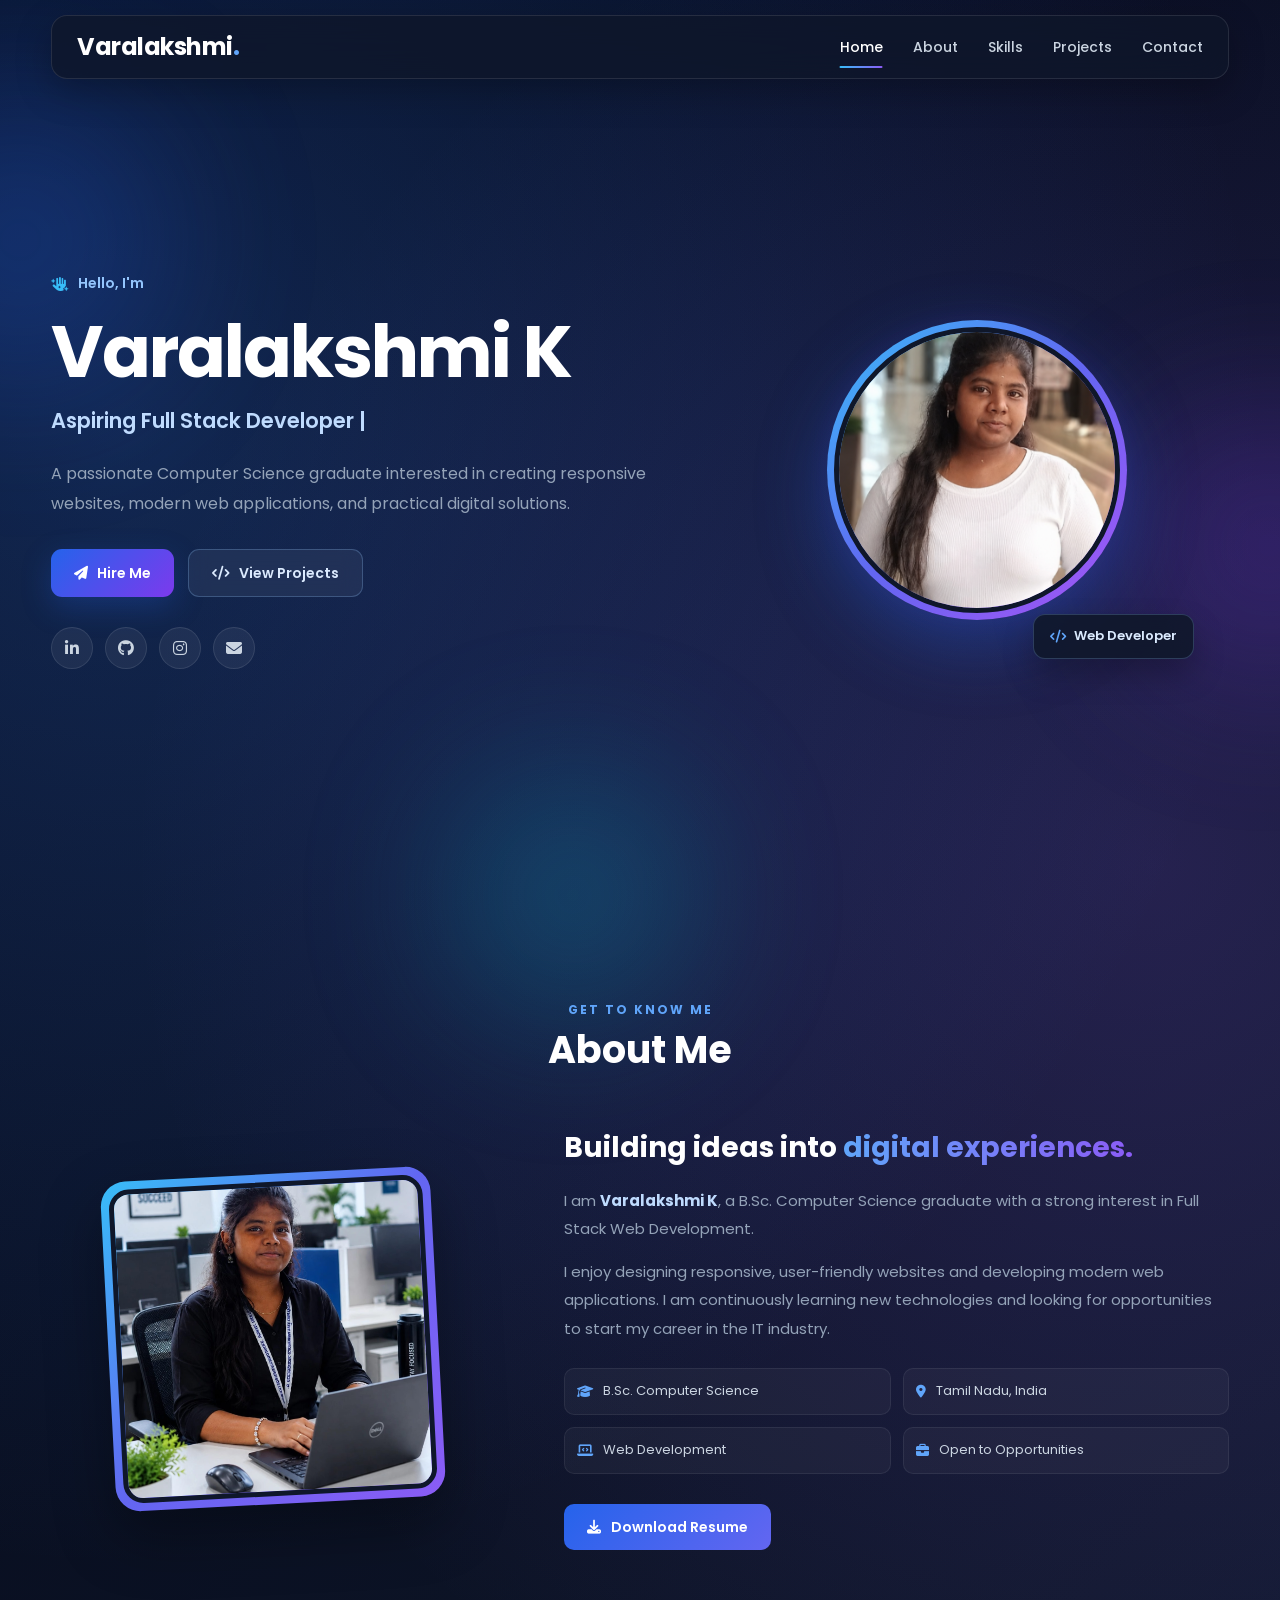
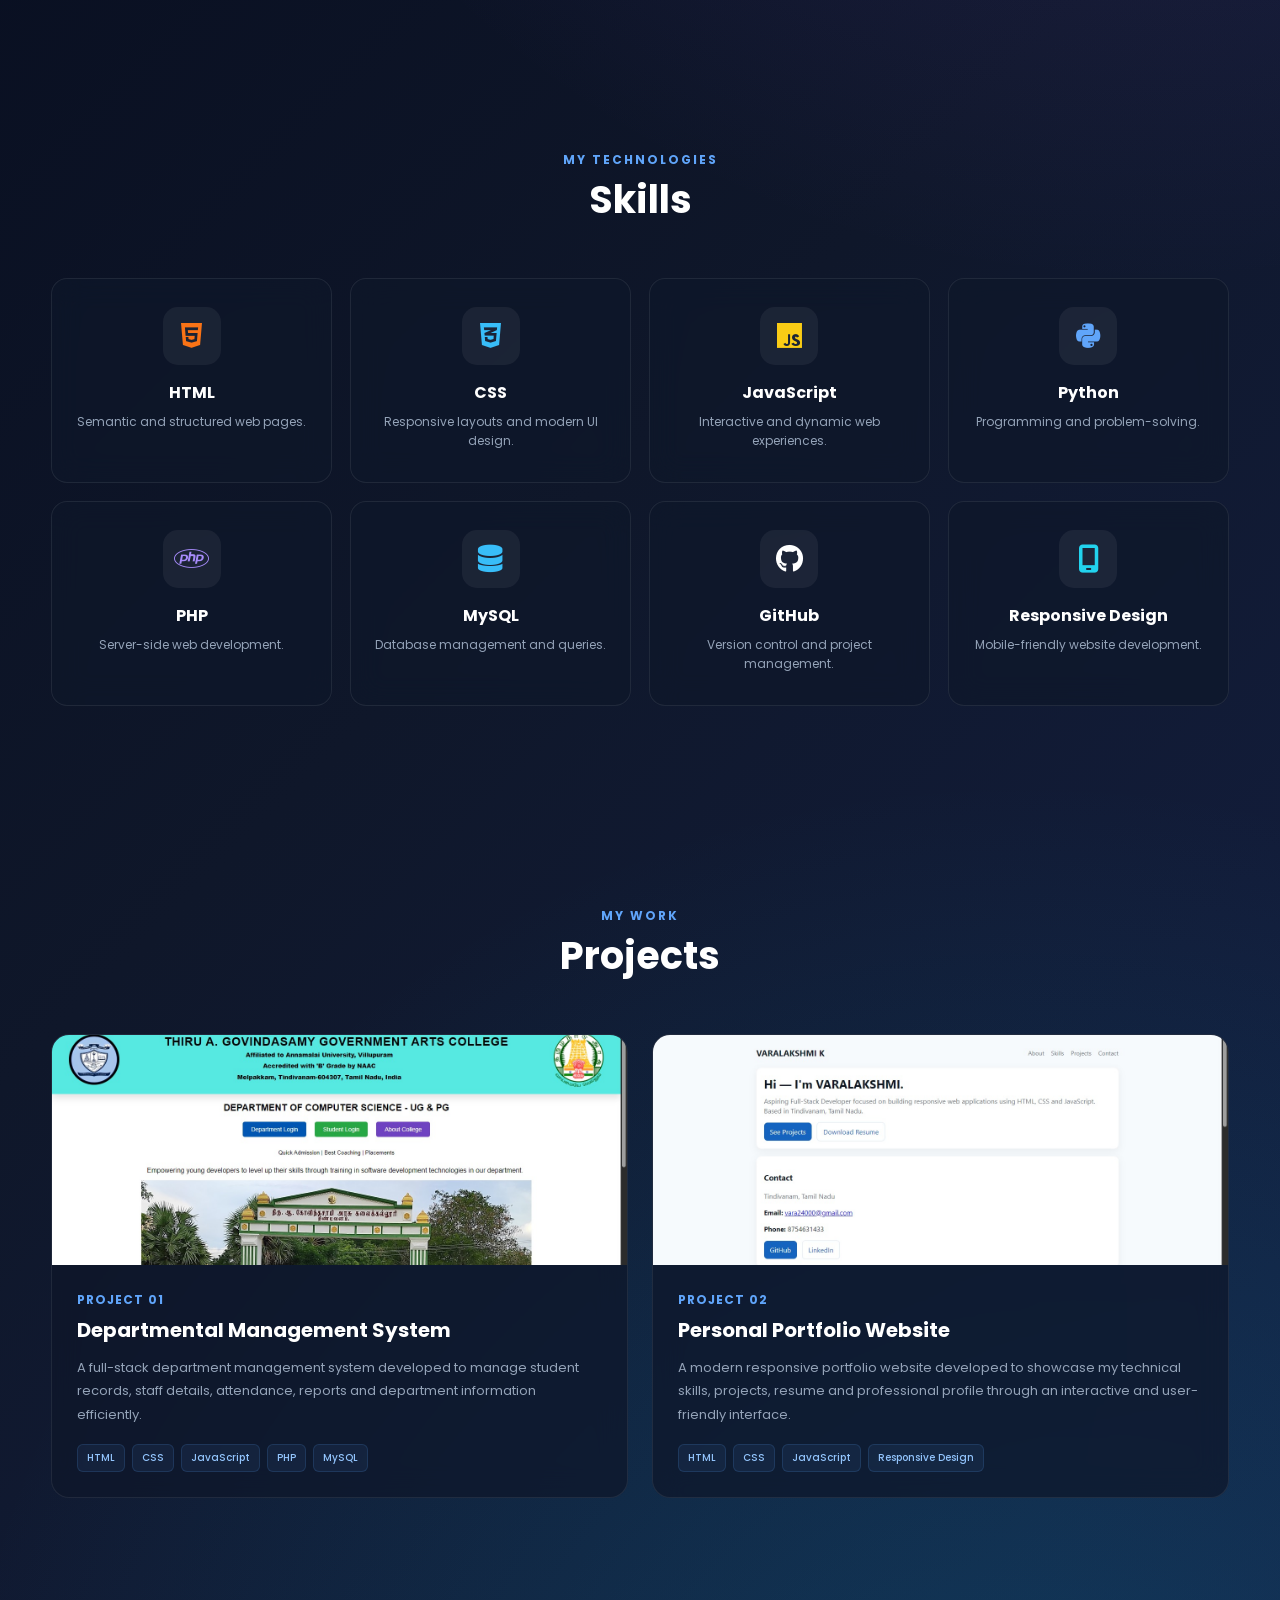
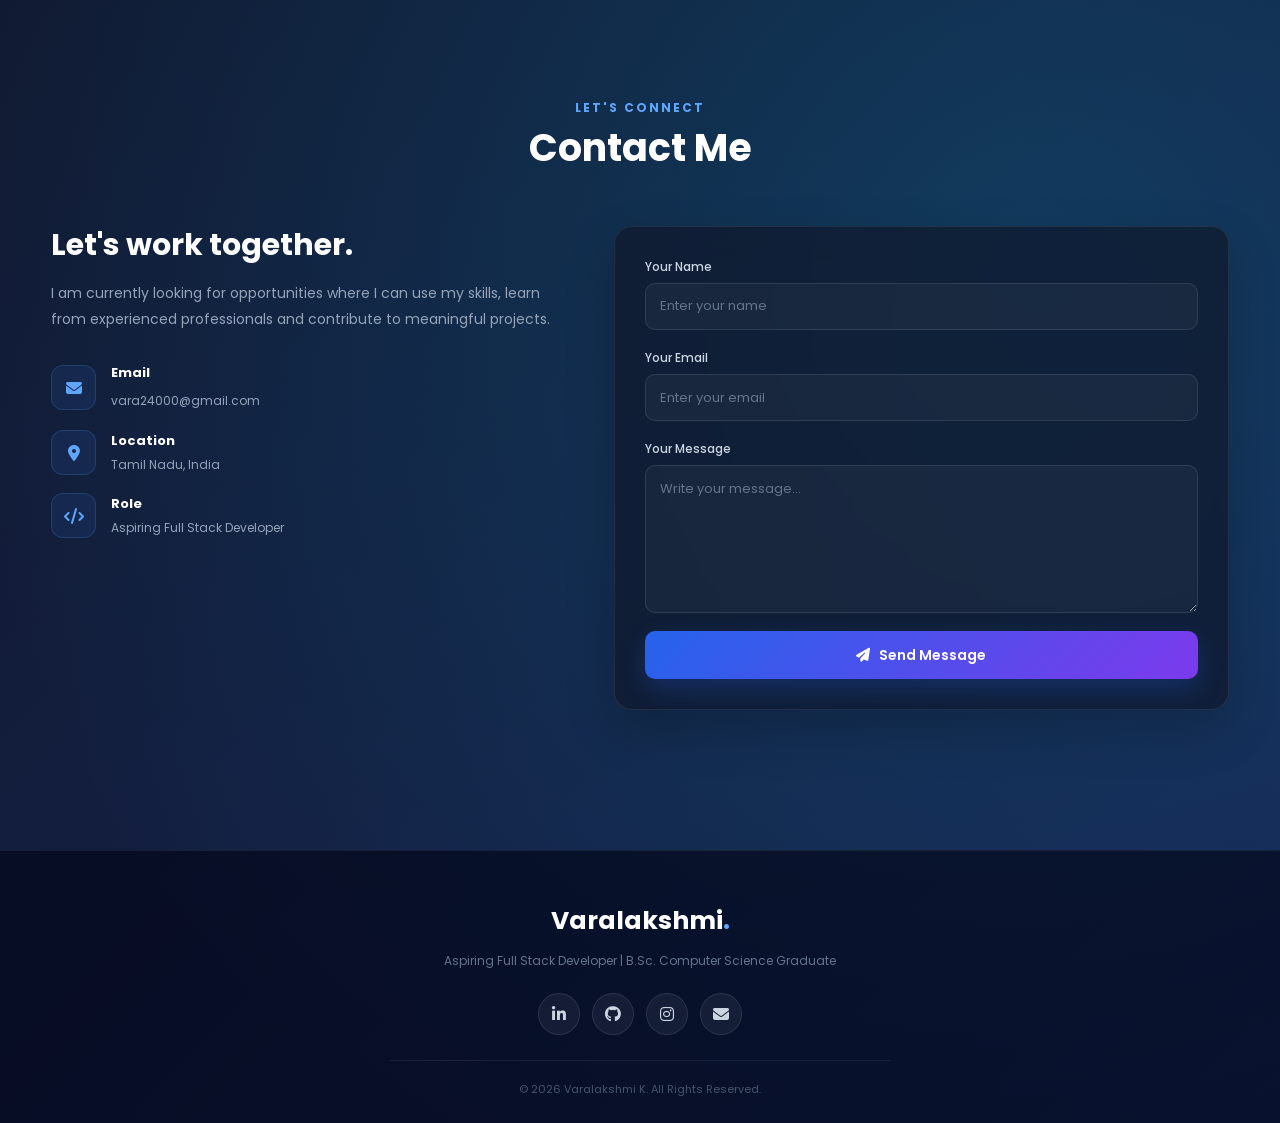
==== commit 2fdab7e0: "Update portofolio.html" ====
--- a/portofolio.html
+++ b/portofolio.html
@@ -561,7 +561,7 @@
                     <div class="project-image">
 
                         <img
-                            src="img/project3.png"
+                            src="img/PROJECT3.png"
                             alt="Personal Portfolio Website"
                             loading="lazy">
 
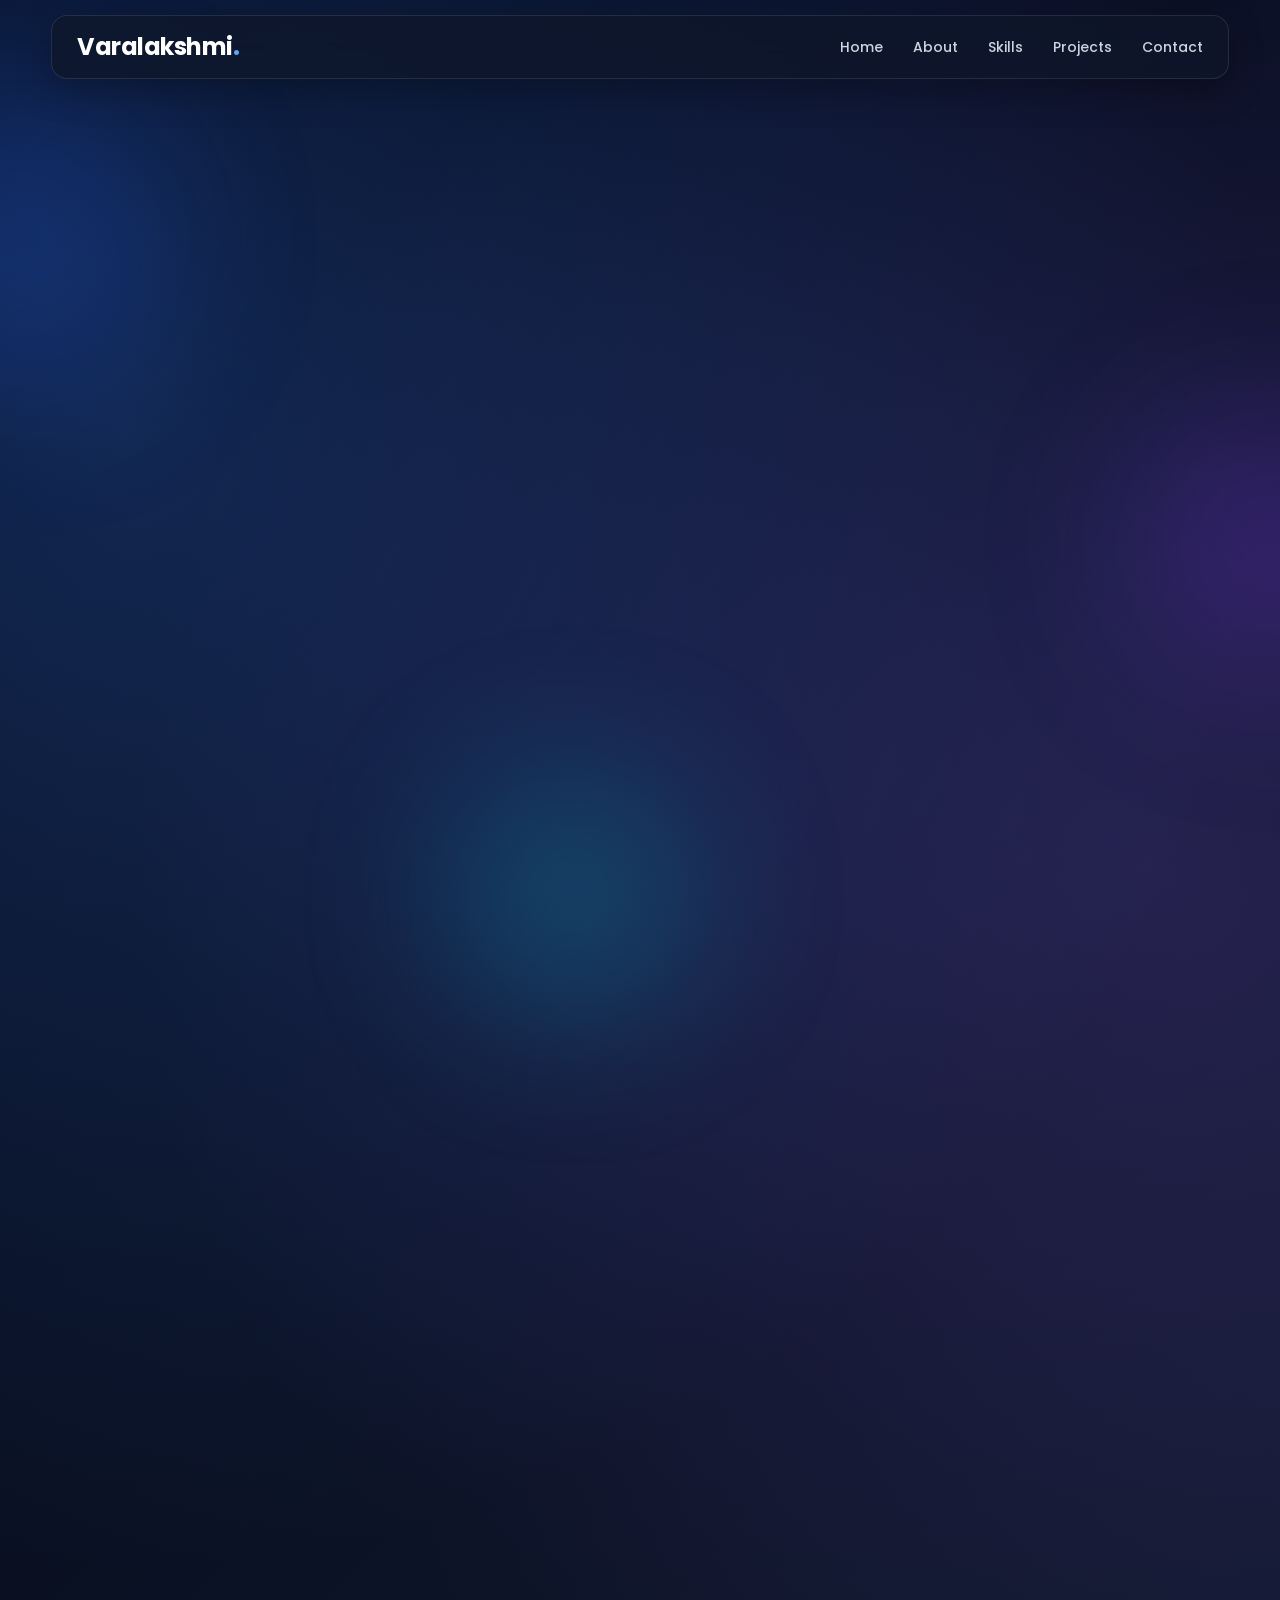
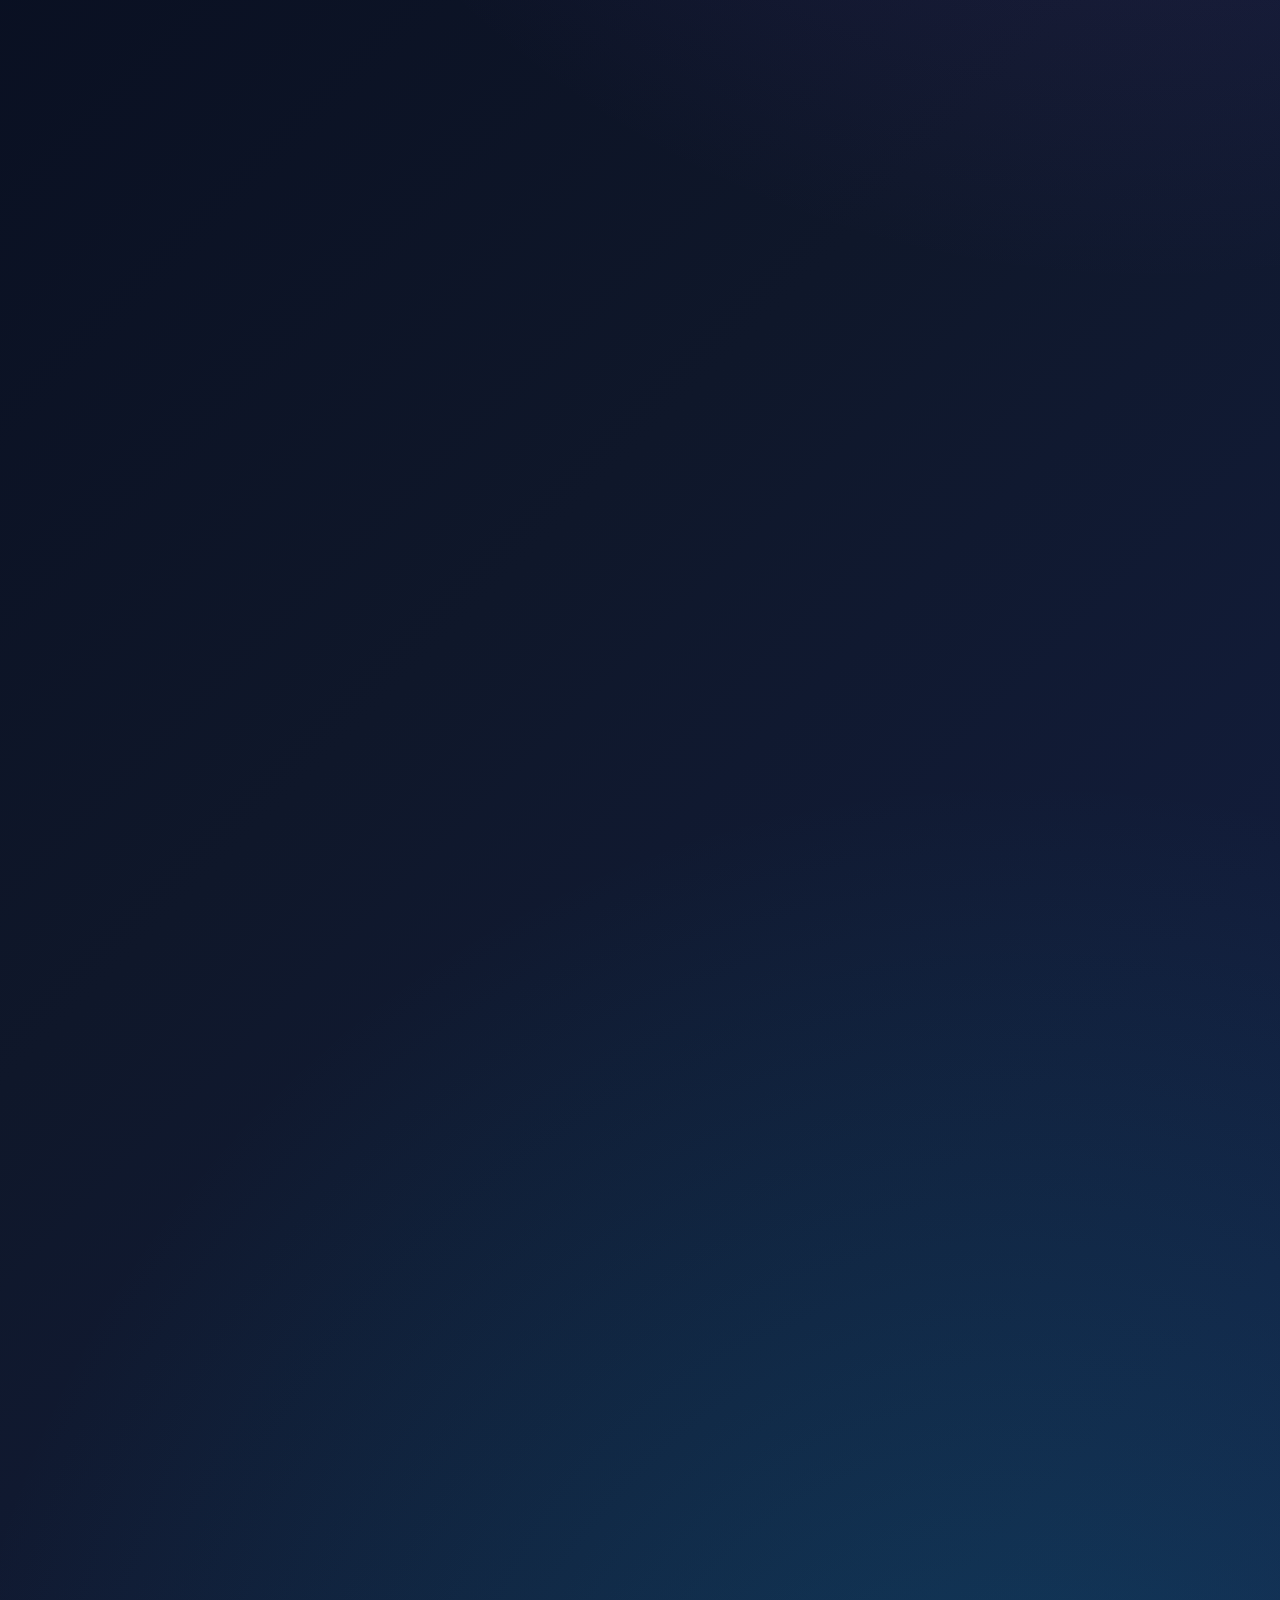
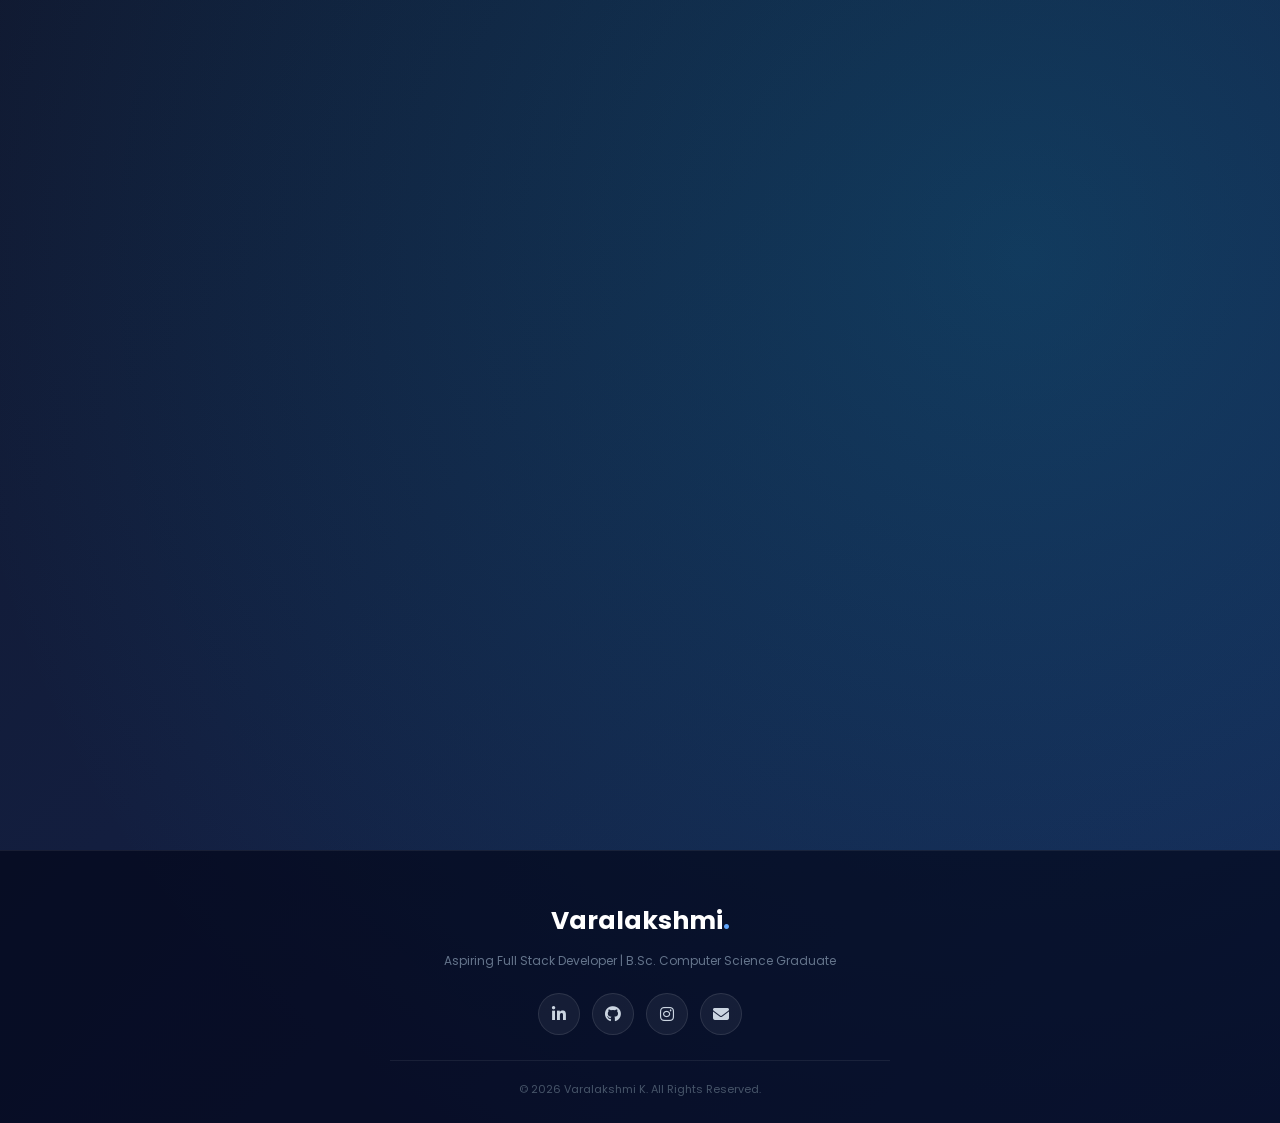
==== commit fa52e722: "Update portofolio.html" ====
--- a/portofolio.html
+++ b/portofolio.html
@@ -309,10 +309,16 @@
 
                     <!-- Resume -->
 
-                   <a href="Resume.pdf" download class="resume-btn">
-    <i class="fas fa-download"></i>
-    Download Resume
-</a>
+                    <a
+                        href="/Resume.pdf"
+                        download
+                        class="resume-btn">
+
+                        <i class="fas fa-download" aria-hidden="true"></i>
+
+                        Download Resume
+
+                    </a>
 
                 </div>
 
@@ -504,11 +510,6 @@
                 <article class="project-card">
 
                     <div class="project-image">
-
-                        <img
-                            src="img/project1.png"
-                            alt="Departmental Management System"
-                            loading="lazy">
 
                         <div
                             class="project-overlay"
@@ -561,7 +562,7 @@
                     <div class="project-image">
 
                         <img
-                            src="img/PROJECT3.png"
+                            src="img/project3.png"
                             alt="Personal Portfolio Website"
                             loading="lazy">
 
@@ -738,87 +739,89 @@
                 </div>
 
 
-               <!-- Contact Form -->
-
-<form
-    class="contact-form"
-    id="contactForm"
-    action="contact.php"
-    method="POST">
-
-    <div class="input-group">
-
-        <label for="name">
-            Your Name
-        </label>
-
-        <input
-            type="text"
-            id="name"
-            name="name"
-            placeholder="Enter your name"
-            autocomplete="name"
-            required>
-
-    </div>
-
-
-    <div class="input-group">
-
-        <label for="email">
-            Your Email
-        </label>
-
-        <input
-            type="email"
-            id="email"
-            name="email"
-            placeholder="Enter your email"
-            autocomplete="email"
-            required>
-
-    </div>
-
-
-    <div class="input-group">
-
-        <label for="message">
-            Your Message
-        </label>
-
-        <textarea
-            id="message"
-            name="message"
-            placeholder="Write your message..."
-            rows="6"
-            required></textarea>
-
-    </div>
-
-
-    <button
-        type="submit"
-        class="send-btn"
-        id="sendMessageBtn">
-
-        <i
-            class="fas fa-paper-plane"
-            aria-hidden="true">
-        </i>
-
-        Send Message
-
-    </button>
-
-
-    <div
-        class="form-status"
-        id="formStatus"
-        role="status"
-        aria-live="polite">
-    </div>
-
-</form>
+                <!-- Contact Form -->
+
+                <form
+                    class="contact-form"
+                    id="contactForm"
+                    action="https://varalakshmi-dev.free.nf/contact.php"
+                    method="POST">
+
+                    <div class="input-group">
+
+                        <label for="name">
+                            Your Name
+                        </label>
+
+                        <input
+                            type="text"
+                            id="name"
+                            name="name"
+                            placeholder="Enter your name"
+                            autocomplete="name"
+                            required>
+
+                    </div>
+
+
+                    <div class="input-group">
+
+                        <label for="email">
+                            Your Email
+                        </label>
+
+                        <input
+                            type="email"
+                            id="email"
+                            name="email"
+                            placeholder="Enter your email"
+                            autocomplete="email"
+                            required>
+
+                    </div>
+
+
+                    <div class="input-group">
+
+                        <label for="message">
+                            Your Message
+                        </label>
+
+                        <textarea
+                            id="message"
+                            name="message"
+                            placeholder="Write your message..."
+                            rows="6"
+                            required></textarea>
+
+                    </div>
+
+
+                    <button
+                        type="submit"
+                        class="send-btn"
+                        id="sendMessageBtn">
+
+                        <i
+                            class="fas fa-paper-plane"
+                            aria-hidden="true">
+                        </i>
+
+                        Send Message
+
+                    </button>
+
+
+                    <div
+                        class="form-status"
+                        id="formStatus"
+                        role="status"
+                        aria-live="polite">
+                    </div>
+
+                </form>
+
+            </div>
 
         </section>
 
@@ -920,6 +923,7 @@
 
 
     <!-- JavaScript -->
+
     <script src="script.js"></script>
 
 </body>
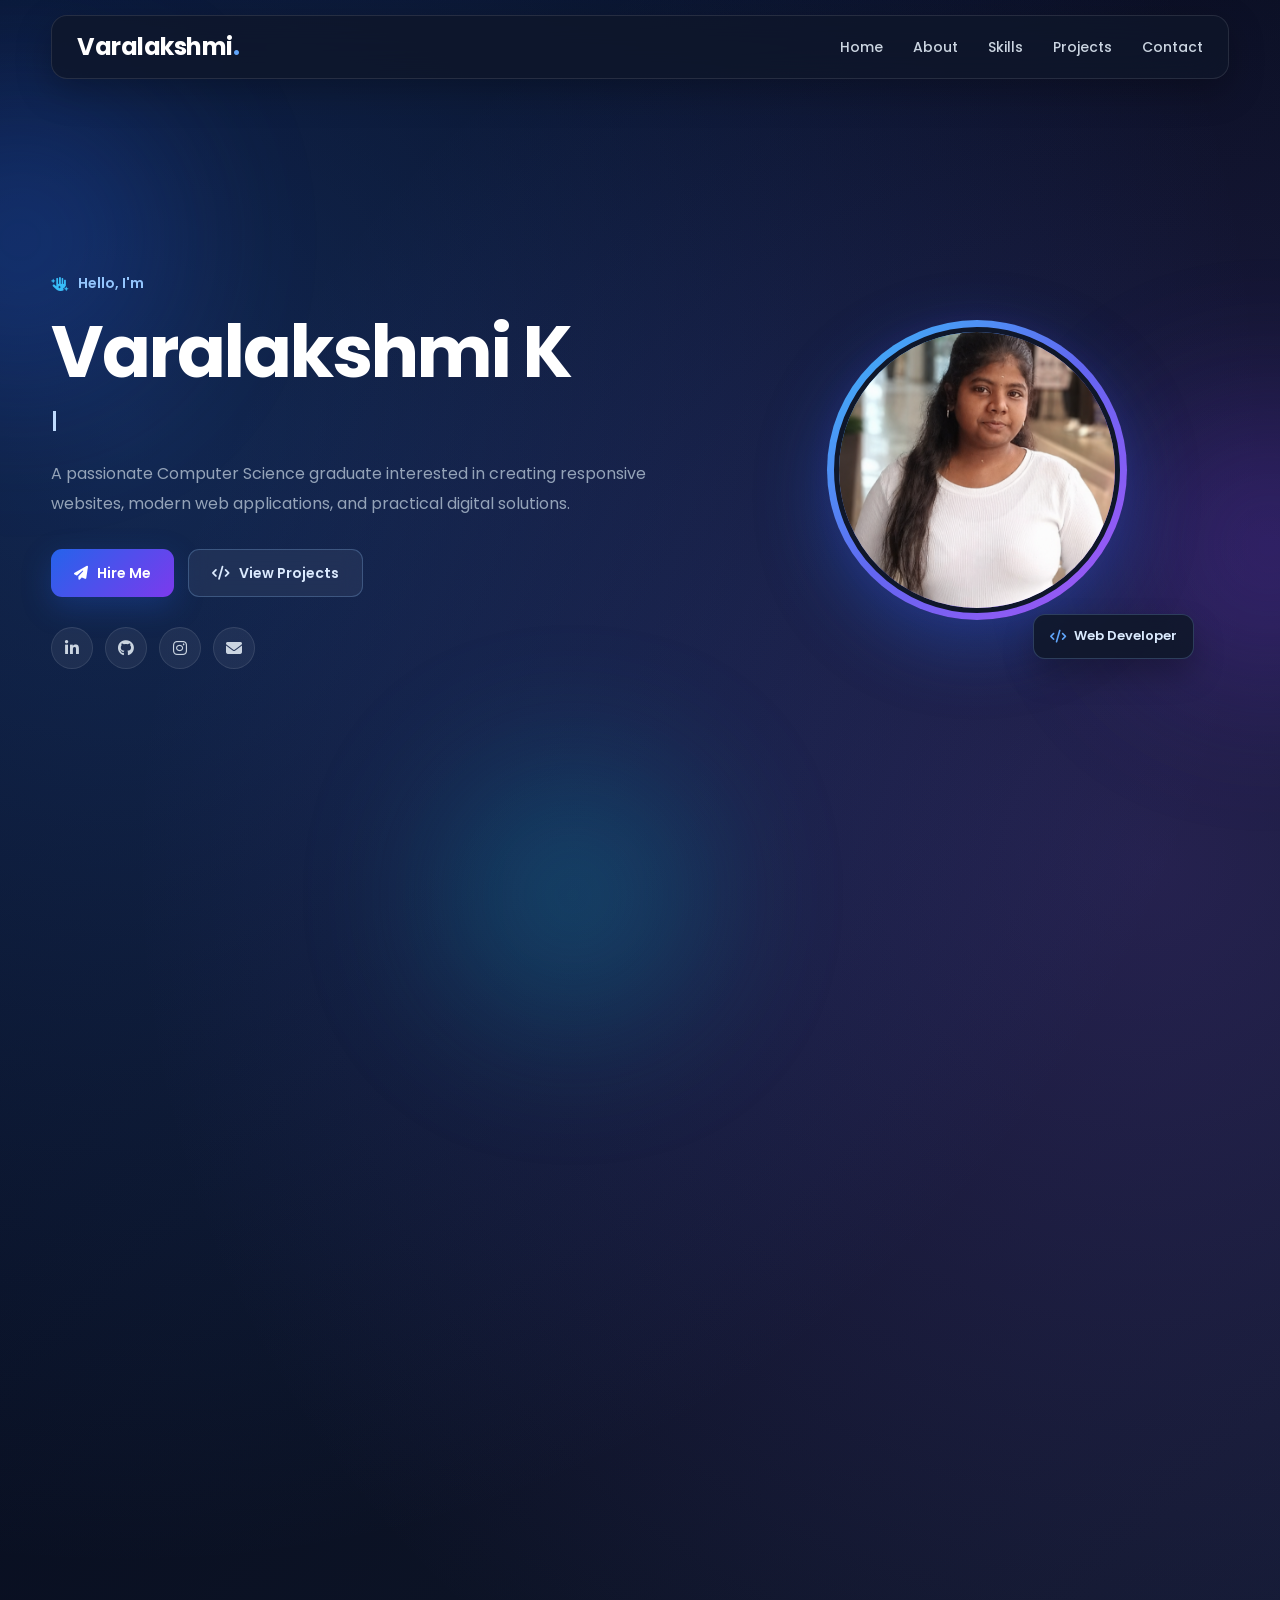
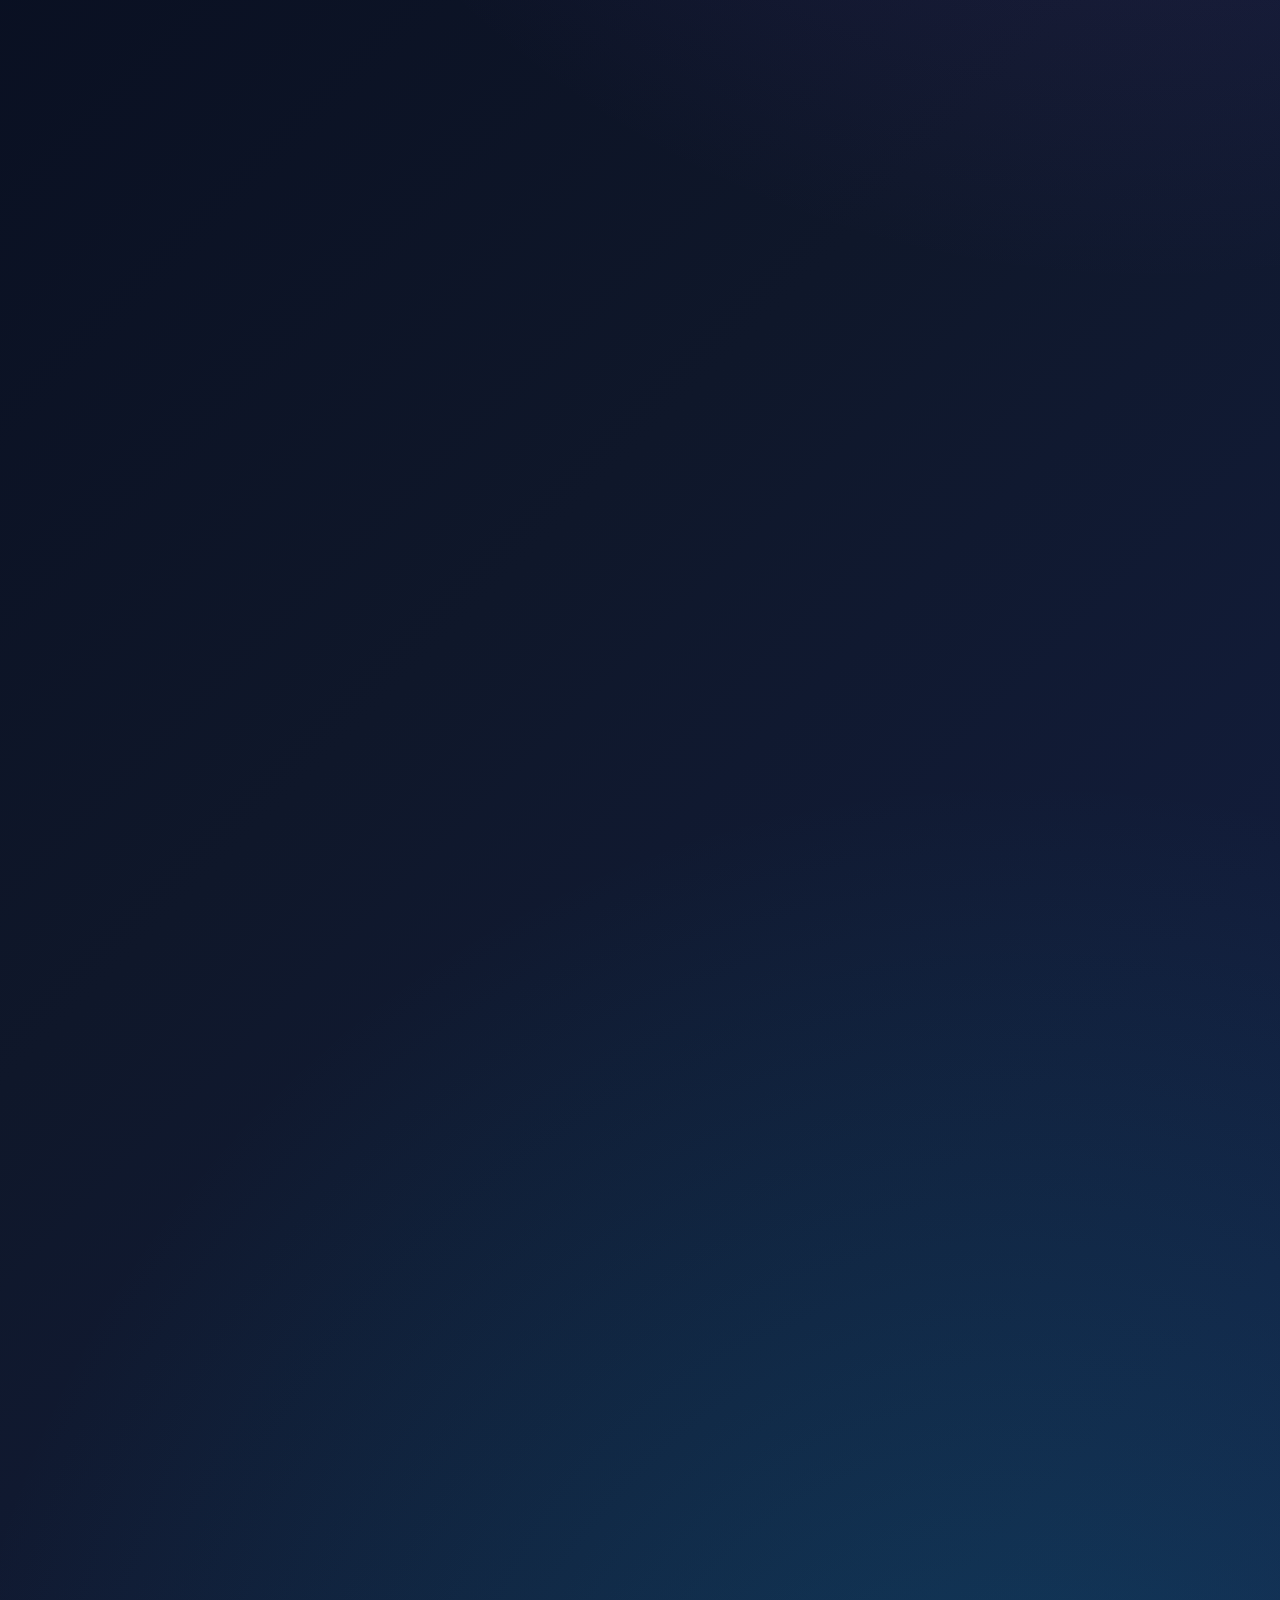
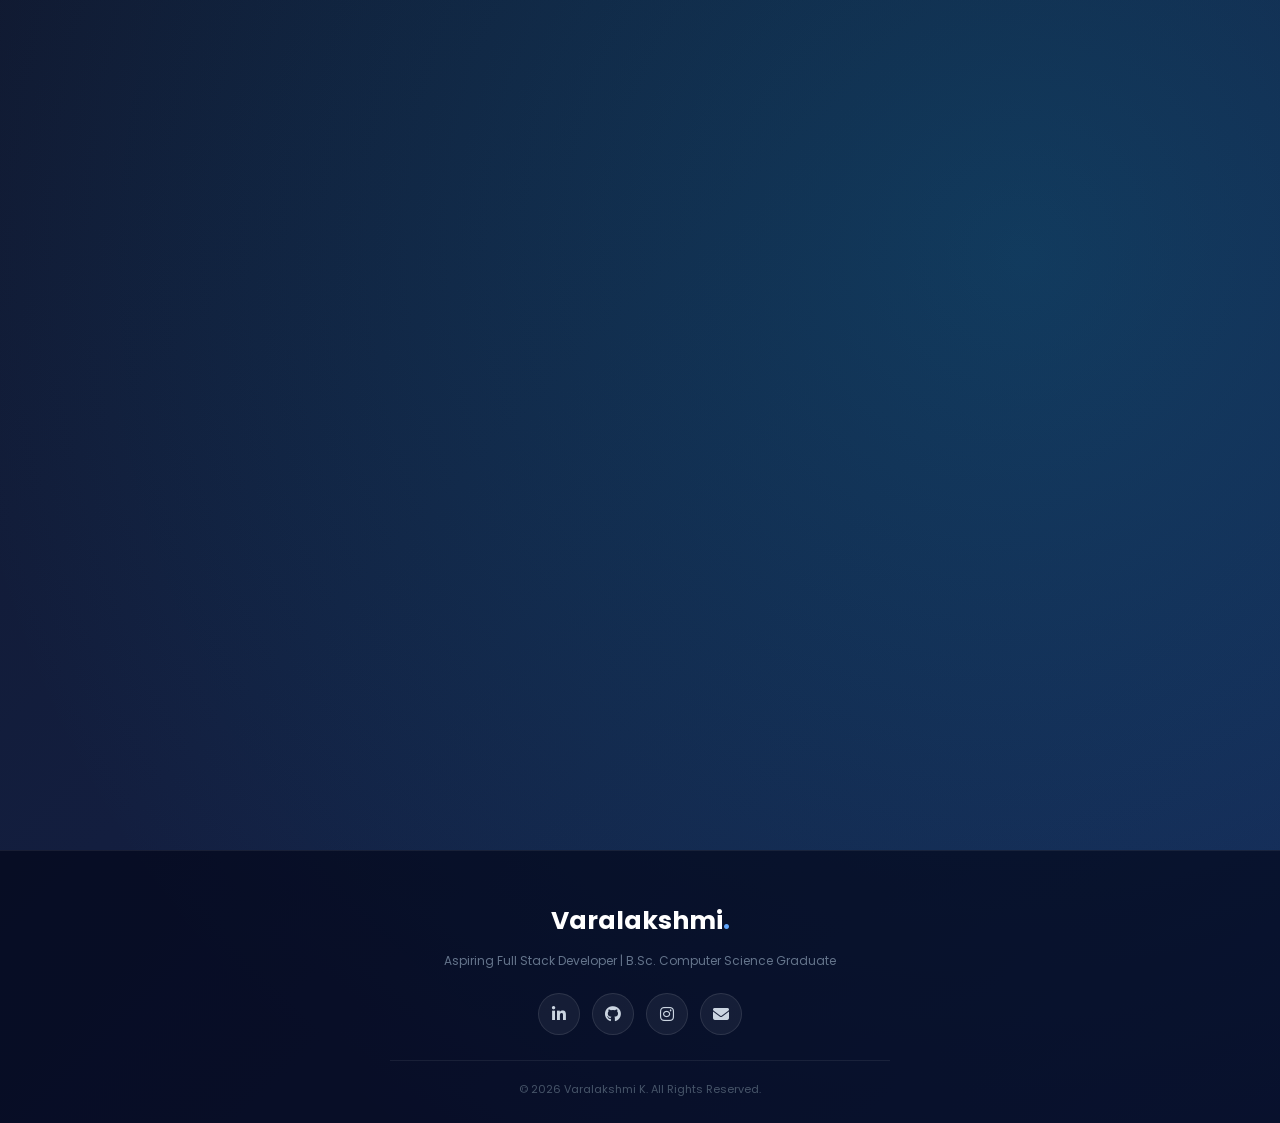
==== commit 961a371c: "Update portofolio.html" ====
--- a/portofolio.html
+++ b/portofolio.html
@@ -90,7 +90,7 @@
 
         <!-- ================= HERO ================= -->
 
-        <section id="home" class="hero hidden">
+        <section id="home" class="hero">
 
             <div class="hero-content">
 
@@ -309,16 +309,10 @@
 
                     <!-- Resume -->
 
-                    <a
-                        href="/Resume.pdf"
-                        download
-                        class="resume-btn">
-
-                        <i class="fas fa-download" aria-hidden="true"></i>
-
-                        Download Resume
-
-                    </a>
+                   <a href="Resume.pdf" download class="resume-btn">
+    <i class="fas fa-download"></i>
+    Download Resume
+</a>
 
                 </div>
 
@@ -510,6 +504,11 @@
                 <article class="project-card">
 
                     <div class="project-image">
+
+                        <img
+                            src="img/project1.png"
+                            alt="Departmental Management System"
+                            loading="lazy">
 
                         <div
                             class="project-overlay"
@@ -562,7 +561,7 @@
                     <div class="project-image">
 
                         <img
-                            src="img/project3.png"
+                            src="img/PROJECT3.png"
                             alt="Personal Portfolio Website"
                             loading="lazy">
 
@@ -739,89 +738,87 @@
                 </div>
 
 
-                <!-- Contact Form -->
-
-                <form
-                    class="contact-form"
-                    id="contactForm"
-                    action="https://varalakshmi-dev.free.nf/contact.php"
-                    method="POST">
-
-                    <div class="input-group">
-
-                        <label for="name">
-                            Your Name
-                        </label>
-
-                        <input
-                            type="text"
-                            id="name"
-                            name="name"
-                            placeholder="Enter your name"
-                            autocomplete="name"
-                            required>
-
-                    </div>
-
-
-                    <div class="input-group">
-
-                        <label for="email">
-                            Your Email
-                        </label>
-
-                        <input
-                            type="email"
-                            id="email"
-                            name="email"
-                            placeholder="Enter your email"
-                            autocomplete="email"
-                            required>
-
-                    </div>
-
-
-                    <div class="input-group">
-
-                        <label for="message">
-                            Your Message
-                        </label>
-
-                        <textarea
-                            id="message"
-                            name="message"
-                            placeholder="Write your message..."
-                            rows="6"
-                            required></textarea>
-
-                    </div>
-
-
-                    <button
-                        type="submit"
-                        class="send-btn"
-                        id="sendMessageBtn">
-
-                        <i
-                            class="fas fa-paper-plane"
-                            aria-hidden="true">
-                        </i>
-
-                        Send Message
-
-                    </button>
-
-
-                    <div
-                        class="form-status"
-                        id="formStatus"
-                        role="status"
-                        aria-live="polite">
-                    </div>
-
-                </form>
-
-            </div>
+               <!-- Contact Form -->
+
+<form
+    class="contact-form"
+    id="contactForm"
+    action="contact.php"
+    method="POST">
+
+    <div class="input-group">
+
+        <label for="name">
+            Your Name
+        </label>
+
+        <input
+            type="text"
+            id="name"
+            name="name"
+            placeholder="Enter your name"
+            autocomplete="name"
+            required>
+
+    </div>
+
+
+    <div class="input-group">
+
+        <label for="email">
+            Your Email
+        </label>
+
+        <input
+            type="email"
+            id="email"
+            name="email"
+            placeholder="Enter your email"
+            autocomplete="email"
+            required>
+
+    </div>
+
+
+    <div class="input-group">
+
+        <label for="message">
+            Your Message
+        </label>
+
+        <textarea
+            id="message"
+            name="message"
+            placeholder="Write your message..."
+            rows="6"
+            required></textarea>
+
+    </div>
+
+
+    <button
+        type="submit"
+        class="send-btn"
+        id="sendMessageBtn">
+
+        <i
+            class="fas fa-paper-plane"
+            aria-hidden="true">
+        </i>
+
+        Send Message
+
+    </button>
+
+
+    <div
+        class="form-status"
+        id="formStatus"
+        role="status"
+        aria-live="polite">
+    </div>
+
+</form>
 
         </section>
 
@@ -923,7 +920,6 @@
 
 
     <!-- JavaScript -->
-
     <script src="script.js"></script>
 
 </body>
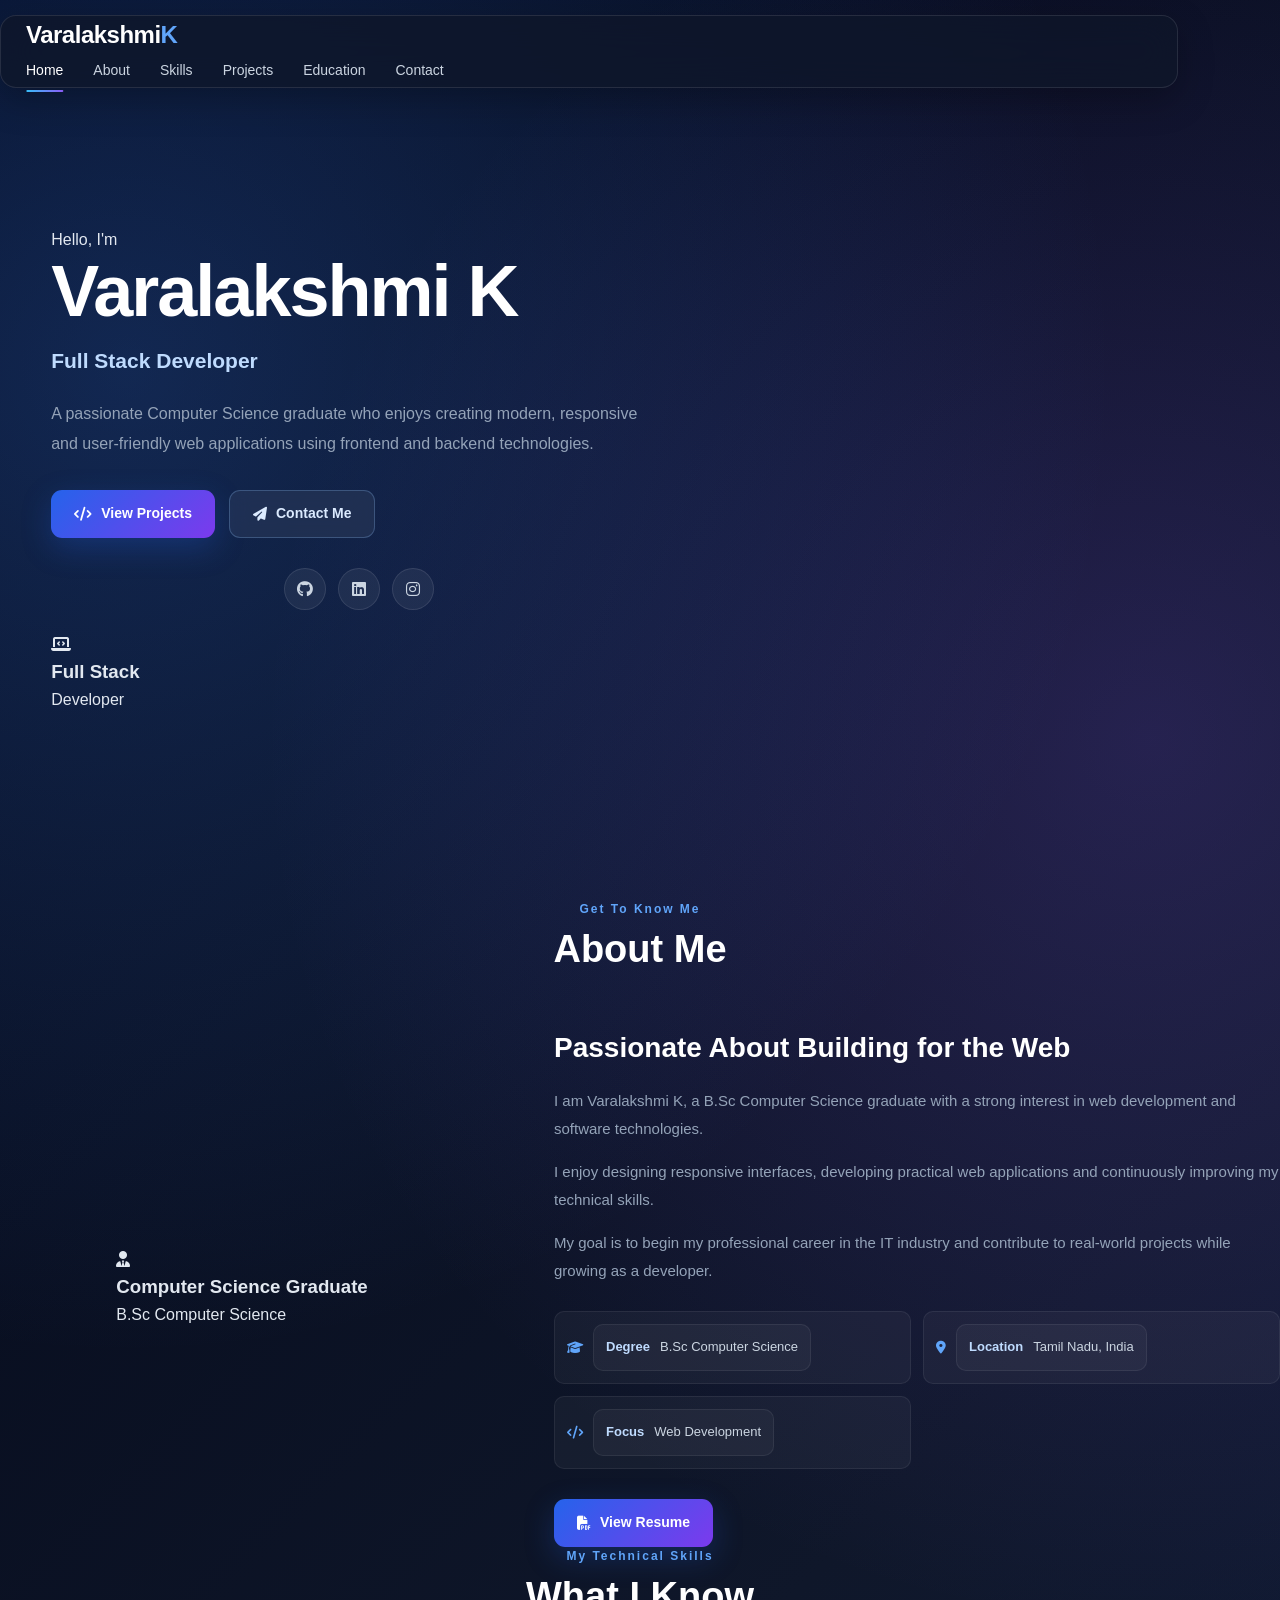
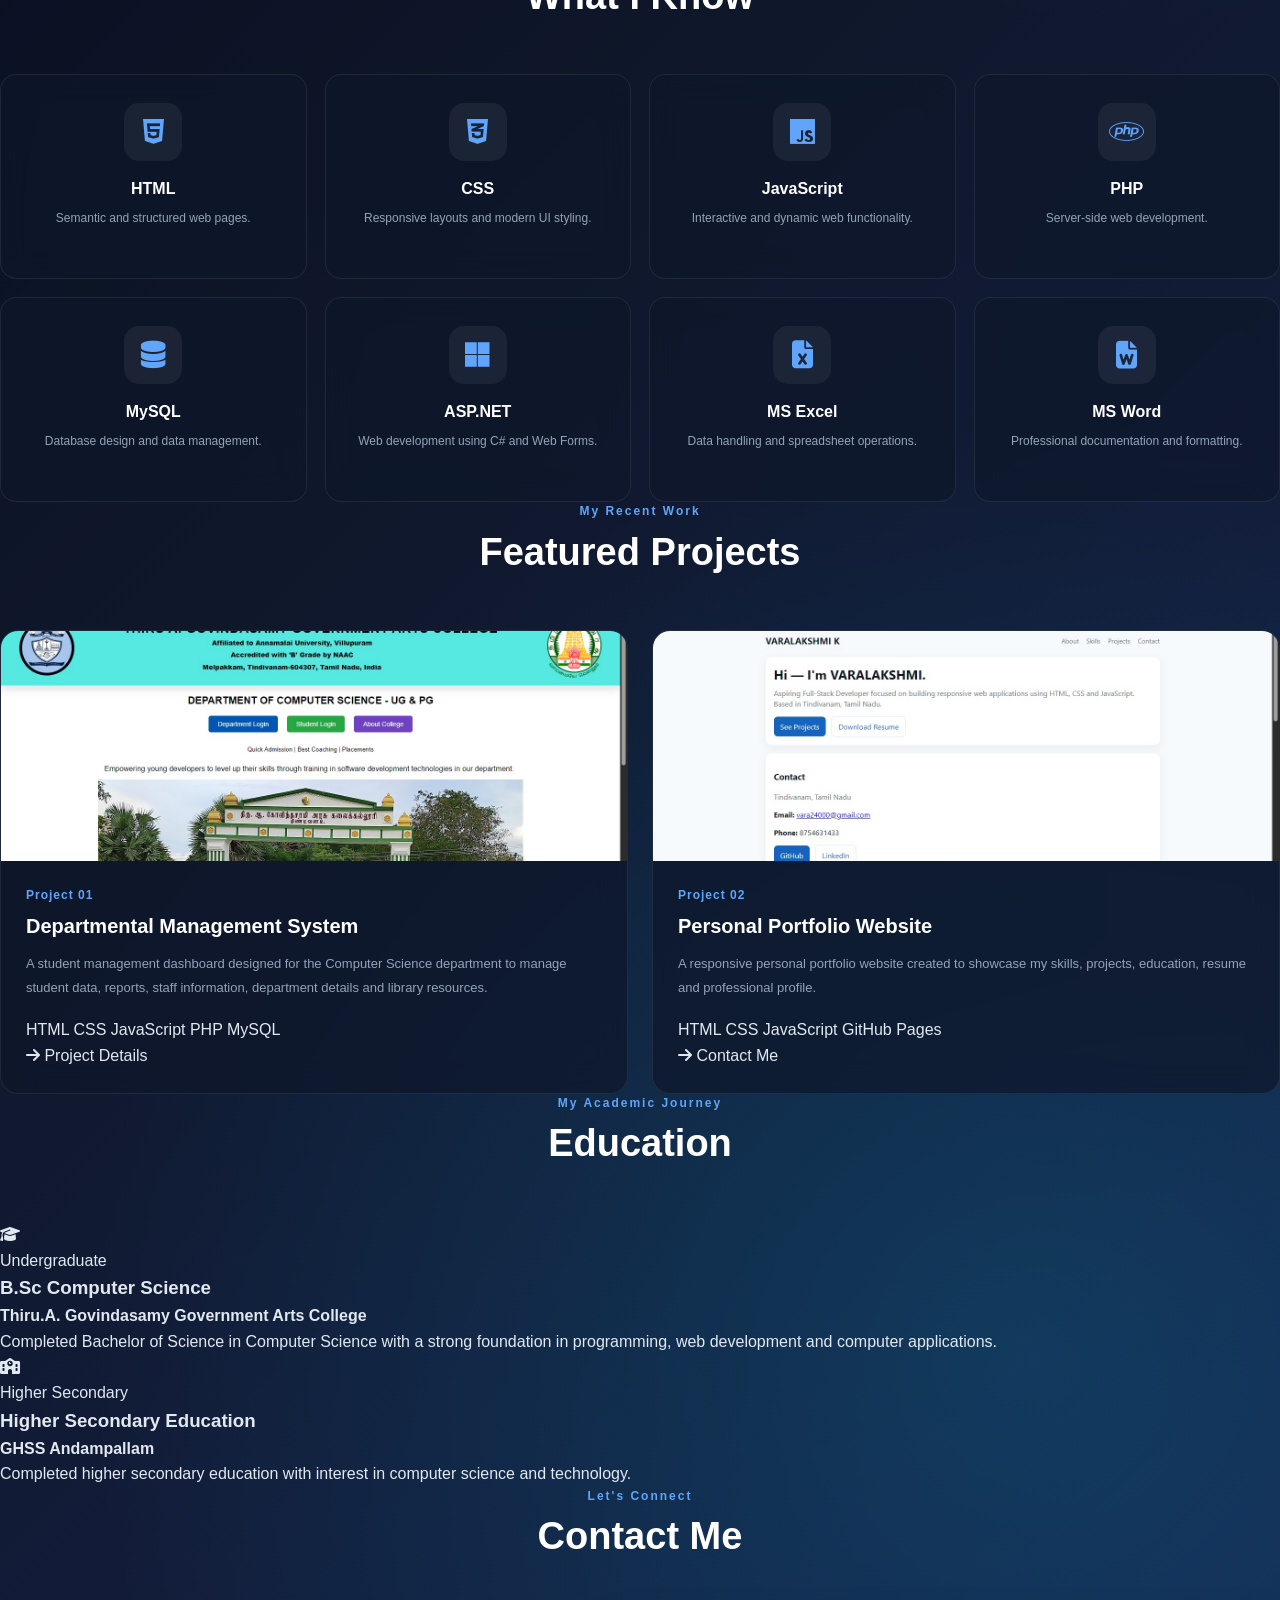
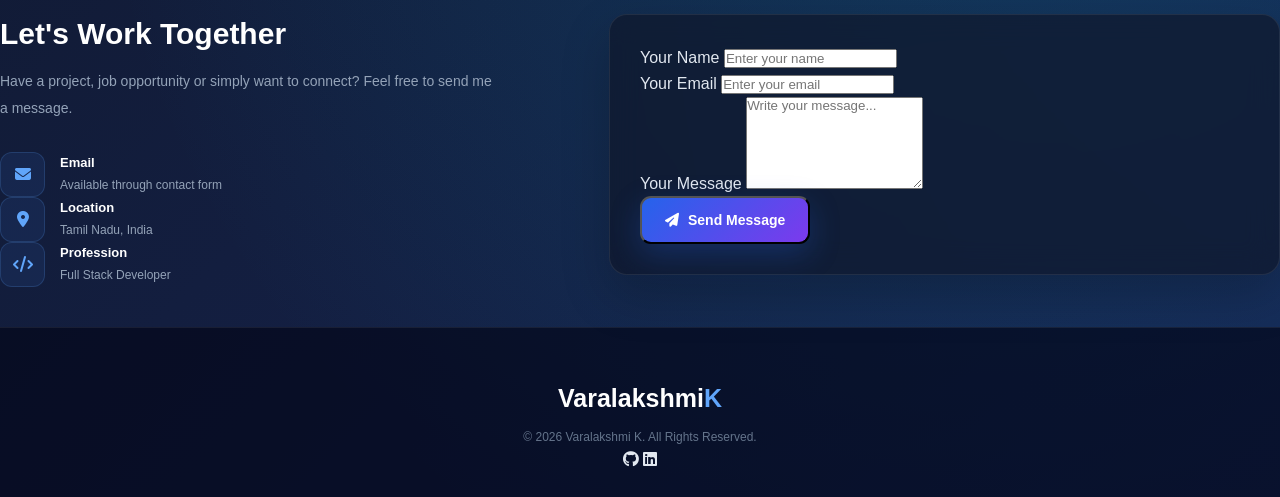
==== commit 229da069: "Update portofolio.html" ====
--- a/portofolio.html
+++ b/portofolio.html
@@ -1,3 +1,4 @@
+
 <!DOCTYPE html>
 <html lang="en">
 
@@ -5,23 +6,16 @@
     <meta charset="UTF-8">
     <meta name="viewport" content="width=device-width, initial-scale=1.0">
 
+    <meta name="description"
+        content="Varalakshmi K - Full Stack Developer Portfolio. Explore my skills, projects, education and contact information.">
+
+    <meta name="author" content="Varalakshmi K">
+
     <title>Varalakshmi K | Full Stack Developer</title>
 
-    <meta name="description"
-        content="Portfolio of Varalakshmi K, B.Sc. Computer Science Graduate and aspiring Full Stack Developer.">
-
-    <!-- Google Font -->
-    <link rel="preconnect" href="https://fonts.googleapis.com">
-    <link rel="preconnect" href="https://fonts.gstatic.com" crossorigin>
-
-    <link
-        href="https://fonts.googleapis.com/css2?family=Poppins:wght@300;400;500;600;700&display=swap"
-        rel="stylesheet">
-
     <!-- Font Awesome -->
-    <link
-        rel="stylesheet"
-        href="https://cdnjs.cloudflare.com/ajax/libs/font-awesome/6.5.1/css/all.min.css">
+    <link rel="stylesheet"
+        href="https://cdnjs.cloudflare.com/ajax/libs/font-awesome/6.5.2/css/all.min.css">
 
     <!-- Main CSS -->
     <link rel="stylesheet" href="style.css">
@@ -29,178 +23,268 @@
 
 <body>
 
-    <!-- ================= BACKGROUND GRAPHICS ================= -->
-
-    <div class="bg-shape shape-one" aria-hidden="true"></div>
-    <div class="bg-shape shape-two" aria-hidden="true"></div>
-    <div class="bg-shape shape-three" aria-hidden="true"></div>
-
-
-    <!-- ================= NAVBAR ================= -->
-
-    <header>
-        <nav class="navbar" aria-label="Main Navigation">
-
-            <a href="#home" class="logo" aria-label="Varalakshmi Home">
-                Varalakshmi<span>.</span>
+    <!-- =========================
+         NAVIGATION
+    ========================== -->
+    <header class="navbar">
+
+        <div class="nav-container">
+
+            <a href="#home" class="logo">
+                Varalakshmi<span>K</span>
             </a>
 
-            <button
-                type="button"
-                class="menu-toggle"
-                aria-label="Open Menu"
-                aria-expanded="false"
-                aria-controls="navLinks">
-
-                <i class="fas fa-bars" aria-hidden="true"></i>
-
+            <button class="menu-toggle"
+                    type="button"
+                    aria-label="Open navigation menu"
+                    aria-expanded="false">
+                <i class="fas fa-bars"></i>
             </button>
 
-            <ul class="nav-links" id="navLinks">
-
-                <li>
-                    <a href="#home">Home</a>
-                </li>
-
-                <li>
-                    <a href="#about">About</a>
-                </li>
-
-                <li>
-                    <a href="#skills">Skills</a>
-                </li>
-
-                <li>
-                    <a href="#projects">Projects</a>
-                </li>
-
-                <li>
-                    <a href="#contact">Contact</a>
-                </li>
-
-            </ul>
-
-        </nav>
+            <nav class="nav-links" id="navLinks">
+
+                <a href="#home" class="active">
+                    Home
+                </a>
+
+                <a href="#about">
+                    About
+                </a>
+
+                <a href="#skills">
+                    Skills
+                </a>
+
+                <a href="#projects">
+                    Projects
+                </a>
+
+                <a href="#education">
+                    Education
+                </a>
+
+                <a href="#contact">
+                    Contact
+                </a>
+
+            </nav>
+
+        </div>
+
     </header>
 
 
-    <!-- ================= MAIN CONTENT ================= -->
-
+    <!-- =========================
+         HOME / HERO
+    ========================== -->
     <main>
 
-        <!-- ================= HERO ================= -->
-
         <section id="home" class="hero">
 
-            <div class="hero-content">
-
-                <p class="hello-text">
-                    <i class="fas fa-hand-sparkles" aria-hidden="true"></i>
-                    Hello, I'm
-                </p>
-
-                <h1>
-                    Varalakshmi K
-                </h1>
-
-                <h2>
-                    <span id="typing"></span>
-                    <span class="cursor" aria-hidden="true">|</span>
-                </h2>
-
-                <p class="hero-description">
-                    A passionate Computer Science graduate interested in
-                    creating responsive websites, modern web applications,
-                    and practical digital solutions.
-                </p>
-
-
-                <!-- Hero Buttons -->
-
-                <div class="hero-buttons">
-
-                    <a href="#contact" class="primary-btn">
-                        <i class="fas fa-paper-plane" aria-hidden="true"></i>
-                        Hire Me
-                    </a>
-
-                    <a href="#projects" class="secondary-btn">
-                        <i class="fas fa-code" aria-hidden="true"></i>
-                        View Projects
-                    </a>
-
-                </div>
-
-
-                <!-- Social Links -->
-
-                <div class="hero-social">
-
-                    <a
-                        href="https://www.linkedin.com/in/vara24/"
-                        target="_blank"
-                        rel="noopener noreferrer"
-                        aria-label="LinkedIn">
-
-                        <i class="fab fa-linkedin-in" aria-hidden="true"></i>
-
-                    </a>
-
-                    <a
-                        href="https://github.com/vara2006-dev"
-                        target="_blank"
-                        rel="noopener noreferrer"
-                        aria-label="GitHub">
-
-                        <i class="fab fa-github" aria-hidden="true"></i>
-
-                    </a>
-
-                    <a
-                        href="https://www.instagram.com/_codes.creation_/"
-                        target="_blank"
-                        rel="noopener noreferrer"
-                        aria-label="Instagram">
-
-                        <i class="fab fa-instagram" aria-hidden="true"></i>
-
-                    </a>
-
-                    <a
-                        href="mailto:vara24000@gmail.com"
-                        aria-label="Send email">
-
-                        <i class="fas fa-envelope" aria-hidden="true"></i>
-
-                    </a>
+            <div class="hero-container">
+
+                <div class="hero-content">
+
+                    <p class="hero-small-text">
+                        Hello, I'm
+                    </p>
+
+                    <h1>
+                        Varalakshmi K
+                    </h1>
+
+                    <h2>
+                        <span id="typing">
+                            Full Stack Developer
+                        </span>
+                    </h2>
+
+                    <p class="hero-description">
+                        A passionate Computer Science graduate who enjoys
+                        creating modern, responsive and user-friendly web
+                        applications using frontend and backend technologies.
+                    </p>
+
+                    <div class="hero-buttons">
+
+                        <a href="#projects" class="btn primary-btn">
+                            <i class="fas fa-code"></i>
+                            View Projects
+                        </a>
+
+                        <a href="#contact" class="btn secondary-btn">
+                            <i class="fas fa-paper-plane"></i>
+                            Contact Me
+                        </a>
+
+                    </div>
+
+                    <div class="social-links">
+
+                        <a href="https://github.com/vara2006-dev"
+                           target="_blank"
+                           rel="noopener noreferrer"
+                           aria-label="GitHub">
+                            <i class="fab fa-github"></i>
+                        </a>
+
+                        <a href="https://www.linkedin.com/"
+                           target="_blank"
+                           rel="noopener noreferrer"
+                           aria-label="LinkedIn">
+                            <i class="fab fa-linkedin"></i>
+                        </a>
+
+                        <a href="https://www.instagram.com/"
+                           target="_blank"
+                           rel="noopener noreferrer"
+                           aria-label="Instagram">
+                            <i class="fab fa-instagram"></i>
+                        </a>
+
+                    </div>
+
+                </div>
+
+
+                <div class="hero-image">
+
+                    <div class="profile-card">
+
+                        <div class="profile-icon">
+                            <i class="fas fa-laptop-code"></i>
+                        </div>
+
+                        <h3>
+                            Full Stack
+                        </h3>
+
+                        <p>
+                            Developer
+                        </p>
+
+                    </div>
 
                 </div>
 
             </div>
 
-
-            <!-- Hero Profile -->
-
-            <div class="hero-profile">
-
-                <div class="profile-glow" aria-hidden="true"></div>
-
-                <div class="profile-circle">
-
-                    <img
-                        src="img/hp.png"
-                        alt="Varalakshmi K profile photo"
-                        loading="eager">
-
-                </div>
-
-                <div class="profile-badge">
-
-                    <i class="fas fa-code" aria-hidden="true"></i>
-
-                    <span>
-                        Web Developer
-                    </span>
+        </section>
+
+
+        <!-- =========================
+             ABOUT
+        ========================== -->
+        <section id="about" class="about-section">
+
+            <div class="container">
+
+                <div class="section-heading">
+
+                    <p>
+                        Get To Know Me
+                    </p>
+
+                    <h2>
+                        About <span>Me</span>
+                    </h2>
+
+                </div>
+
+
+                <div class="about-container">
+
+                    <div class="about-image">
+
+                        <div class="about-card">
+
+                            <i class="fas fa-user-tie"></i>
+
+                            <h3>
+                                Computer Science Graduate
+                            </h3>
+
+                            <p>
+                                B.Sc Computer Science
+                            </p>
+
+                        </div>
+
+                    </div>
+
+
+                    <div class="about-content">
+
+                        <h3>
+                            Passionate About Building for the Web
+                        </h3>
+
+                        <p>
+                            I am Varalakshmi K, a B.Sc Computer Science graduate
+                            with a strong interest in web development and
+                            software technologies.
+                        </p>
+
+                        <p>
+                            I enjoy designing responsive interfaces,
+                            developing practical web applications and
+                            continuously improving my technical skills.
+                        </p>
+
+                        <p>
+                            My goal is to begin my professional career in the
+                            IT industry and contribute to real-world projects
+                            while growing as a developer.
+                        </p>
+
+
+                        <div class="about-details">
+
+                            <div class="detail-item">
+
+                                <i class="fas fa-graduation-cap"></i>
+
+                                <div>
+                                    <strong>Degree</strong>
+                                    <span>B.Sc Computer Science</span>
+                                </div>
+
+                            </div>
+
+
+                            <div class="detail-item">
+
+                                <i class="fas fa-location-dot"></i>
+
+                                <div>
+                                    <strong>Location</strong>
+                                    <span>Tamil Nadu, India</span>
+                                </div>
+
+                            </div>
+
+
+                            <div class="detail-item">
+
+                                <i class="fas fa-code"></i>
+
+                                <div>
+                                    <strong>Focus</strong>
+                                    <span>Web Development</span>
+                                </div>
+
+                            </div>
+
+                        </div>
+
+                        <a href="Resume.pdf"
+                           class="btn primary-btn"
+                           target="_blank">
+                            <i class="fas fa-file-pdf"></i>
+                            View Resume
+                        </a>
+
+                    </div>
 
                 </div>
 
@@ -209,110 +293,401 @@
         </section>
 
 
-        <!-- ================= ABOUT ================= -->
-
-        <section id="about" class="section hidden">
-
-            <div class="section-heading">
-
-                <p>
-                    GET TO KNOW ME
-                </p>
-
-                <h2>
-                    About Me
-                </h2>
+        <!-- =========================
+             SKILLS
+        ========================== -->
+        <section id="skills" class="skills-section">
+
+            <div class="container">
+
+                <div class="section-heading">
+
+                    <p>
+                        My Technical Skills
+                    </p>
+
+                    <h2>
+                        What I <span>Know</span>
+                    </h2>
+
+                </div>
+
+
+                <div class="skills-container">
+
+
+                    <div class="skill-card">
+
+                        <div class="skill-icon">
+                            <i class="fab fa-html5"></i>
+                        </div>
+
+                        <h3>
+                            HTML
+                        </h3>
+
+                        <p>
+                            Semantic and structured web pages.
+                        </p>
+
+                    </div>
+
+
+                    <div class="skill-card">
+
+                        <div class="skill-icon">
+                            <i class="fab fa-css3-alt"></i>
+                        </div>
+
+                        <h3>
+                            CSS
+                        </h3>
+
+                        <p>
+                            Responsive layouts and modern UI styling.
+                        </p>
+
+                    </div>
+
+
+                    <div class="skill-card">
+
+                        <div class="skill-icon">
+                            <i class="fab fa-js"></i>
+                        </div>
+
+                        <h3>
+                            JavaScript
+                        </h3>
+
+                        <p>
+                            Interactive and dynamic web functionality.
+                        </p>
+
+                    </div>
+
+
+                    <div class="skill-card">
+
+                        <div class="skill-icon">
+                            <i class="fab fa-php"></i>
+                        </div>
+
+                        <h3>
+                            PHP
+                        </h3>
+
+                        <p>
+                            Server-side web development.
+                        </p>
+
+                    </div>
+
+
+                    <div class="skill-card">
+
+                        <div class="skill-icon">
+                            <i class="fas fa-database"></i>
+                        </div>
+
+                        <h3>
+                            MySQL
+                        </h3>
+
+                        <p>
+                            Database design and data management.
+                        </p>
+
+                    </div>
+
+
+                    <div class="skill-card">
+
+                        <div class="skill-icon">
+                            <i class="fab fa-microsoft"></i>
+                        </div>
+
+                        <h3>
+                            ASP.NET
+                        </h3>
+
+                        <p>
+                            Web development using C# and Web Forms.
+                        </p>
+
+                    </div>
+
+
+                    <div class="skill-card">
+
+                        <div class="skill-icon">
+                            <i class="fas fa-file-excel"></i>
+                        </div>
+
+                        <h3>
+                            MS Excel
+                        </h3>
+
+                        <p>
+                            Data handling and spreadsheet operations.
+                        </p>
+
+                    </div>
+
+
+                    <div class="skill-card">
+
+                        <div class="skill-icon">
+                            <i class="fas fa-file-word"></i>
+                        </div>
+
+                        <h3>
+                            MS Word
+                        </h3>
+
+                        <p>
+                            Professional documentation and formatting.
+                        </p>
+
+                    </div>
+
+                </div>
 
             </div>
 
-
-            <div class="about-container">
-
-                <!-- About Image -->
-
-                <div class="about-image">
-
-                    <div class="about-image-border">
-
-                        <img
-                            src="img/profile.jpg"
-                            alt="Varalakshmi K"
-                            loading="lazy">
-
-                    </div>
-
-                </div>
-
-
-                <!-- About Content -->
-
-                <div class="about-content">
-
-                    <h3>
-                        Building ideas into
-                        <span>digital experiences.</span>
-                    </h3>
+        </section>
+
+
+        <!-- =========================
+             PROJECTS
+        ========================== -->
+        <section id="projects" class="projects-section">
+
+            <div class="container">
+
+                <div class="section-heading">
 
                     <p>
-                        I am <strong>Varalakshmi K</strong>, a B.Sc.
-                        Computer Science graduate with a strong interest
-                        in Full Stack Web Development.
+                        My Recent Work
                     </p>
 
+                    <h2>
+                        Featured <span>Projects</span>
+                    </h2>
+
+                </div>
+
+
+                <div class="projects-container">
+
+
+                    <!-- PROJECT 1 -->
+
+                    <article class="project-card">
+
+                        <div class="project-image">
+
+                            <img src="img/project1.png"
+                                 alt="Departmental Management System"
+                                 loading="lazy">
+
+                            <div class="project-overlay">
+                                <i class="fas fa-building"></i>
+                            </div>
+
+                        </div>
+
+
+                        <div class="project-content">
+
+                            <span class="project-number">
+                                Project 01
+                            </span>
+
+                            <h3>
+                                Departmental Management System
+                            </h3>
+
+                            <p>
+                                A student management dashboard designed for
+                                the Computer Science department to manage
+                                student data, reports, staff information,
+                                department details and library resources.
+                            </p>
+
+
+                            <div class="project-tech">
+
+                                <span>HTML</span>
+                                <span>CSS</span>
+                                <span>JavaScript</span>
+                                <span>PHP</span>
+                                <span>MySQL</span>
+
+                            </div>
+
+
+                            <div class="project-links">
+
+                                <a href="#contact">
+                                    <i class="fas fa-arrow-right"></i>
+                                    Project Details
+                                </a>
+
+                            </div>
+
+                        </div>
+
+                    </article>
+
+
+                    <!-- PROJECT 2 -->
+
+                    <article class="project-card">
+
+                        <div class="project-image">
+
+                            <img src="img/PROJECT3.png"
+                                 alt="Personal Portfolio Website"
+                                 loading="lazy">
+
+                            <div class="project-overlay">
+                                <i class="fas fa-laptop-code"></i>
+                            </div>
+
+                        </div>
+
+
+                        <div class="project-content">
+
+                            <span class="project-number">
+                                Project 02
+                            </span>
+
+                            <h3>
+                                Personal Portfolio Website
+                            </h3>
+
+                            <p>
+                                A responsive personal portfolio website
+                                created to showcase my skills, projects,
+                                education, resume and professional profile.
+                            </p>
+
+
+                            <div class="project-tech">
+
+                                <span>HTML</span>
+                                <span>CSS</span>
+                                <span>JavaScript</span>
+                                <span>GitHub Pages</span>
+
+                            </div>
+
+
+                            <div class="project-links">
+
+                                <a href="#contact">
+                                    <i class="fas fa-arrow-right"></i>
+                                    Contact Me
+                                </a>
+
+                            </div>
+
+                        </div>
+
+                    </article>
+
+                </div>
+
+            </div>
+
+        </section>
+
+
+        <!-- =========================
+             EDUCATION
+        ========================== -->
+        <section id="education" class="education-section">
+
+            <div class="container">
+
+                <div class="section-heading">
+
                     <p>
-                        I enjoy designing responsive, user-friendly
-                        websites and developing modern web applications.
-                        I am continuously learning new technologies and
-                        looking for opportunities to start my career in
-                        the IT industry.
+                        My Academic Journey
                     </p>
 
-
-                    <!-- About Details -->
-
-                    <div class="about-details">
-
-                        <div>
-                            <i class="fas fa-graduation-cap" aria-hidden="true"></i>
+                    <h2>
+                        <span>Education</span>
+                    </h2>
+
+                </div>
+
+
+                <div class="timeline">
+
+
+                    <div class="timeline-item">
+
+                        <div class="timeline-icon">
+                            <i class="fas fa-graduation-cap"></i>
+                        </div>
+
+                        <div class="timeline-content">
 
                             <span>
-                                B.Sc. Computer Science
+                                Undergraduate
                             </span>
-                        </div>
-
-                        <div>
-                            <i class="fas fa-location-dot" aria-hidden="true"></i>
+
+                            <h3>
+                                B.Sc Computer Science
+                            </h3>
+
+                            <h4>
+                                Thiru.A. Govindasamy Government Arts College
+                            </h4>
+
+                            <p>
+                                Completed Bachelor of Science in Computer
+                                Science with a strong foundation in
+                                programming, web development and computer
+                                applications.
+                            </p>
+
+                        </div>
+
+                    </div>
+
+
+                    <div class="timeline-item">
+
+                        <div class="timeline-icon">
+                            <i class="fas fa-school"></i>
+                        </div>
+
+                        <div class="timeline-content">
 
                             <span>
-                                Tamil Nadu, India
+                                Higher Secondary
                             </span>
-                        </div>
-
-                        <div>
-                            <i class="fas fa-laptop-code" aria-hidden="true"></i>
-
-                            <span>
-                                Web Development
-                            </span>
-                        </div>
-
-                        <div>
-                            <i class="fas fa-briefcase" aria-hidden="true"></i>
-
-                            <span>
-                                Open to Opportunities
-                            </span>
-                        </div>
-
-                    </div>
-
-
-                    <!-- Resume -->
-
-                   <a href="Resume.pdf" download class="resume-btn">
-    <i class="fas fa-download"></i>
-    Download Resume
-</a>
+
+                            <h3>
+                                Higher Secondary Education
+                            </h3>
+
+                            <h4>
+                                GHSS Andampallam
+                            </h4>
+
+                            <p>
+                                Completed higher secondary education with
+                                interest in computer science and technology.
+                            </p>
+
+                        </div>
+
+                    </div>
 
                 </div>
 
@@ -321,607 +696,224 @@
         </section>
 
 
-        <!-- ================= SKILLS ================= -->
-
-        <section id="skills" class="section hidden">
-
-            <div class="section-heading">
-
-                <p>
-                    MY TECHNOLOGIES
-                </p>
-
-                <h2>
-                    Skills
-                </h2>
-
-            </div>
-
-
-            <div class="skills-container">
-
-                <!-- HTML -->
-
-                <div class="skill-card">
-
-                    <div class="skill-icon html">
-                        <i class="fab fa-html5" aria-hidden="true"></i>
-                    </div>
-
-                    <h3>HTML</h3>
+        <!-- =========================
+             CONTACT
+        ========================== -->
+        <section id="contact" class="contact-section">
+
+            <div class="container">
+
+                <div class="section-heading">
 
                     <p>
-                        Semantic and structured web pages.
+                        Let's Connect
                     </p>
 
-                </div>
-
-
-                <!-- CSS -->
-
-                <div class="skill-card">
-
-                    <div class="skill-icon css">
-                        <i class="fab fa-css3-alt" aria-hidden="true"></i>
-                    </div>
-
-                    <h3>CSS</h3>
-
-                    <p>
-                        Responsive layouts and modern UI design.
-                    </p>
-
-                </div>
-
-
-                <!-- JavaScript -->
-
-                <div class="skill-card">
-
-                    <div class="skill-icon javascript">
-                        <i class="fab fa-js" aria-hidden="true"></i>
-                    </div>
-
-                    <h3>JavaScript</h3>
-
-                    <p>
-                        Interactive and dynamic web experiences.
-                    </p>
-
-                </div>
-
-
-                <!-- Python -->
-
-                <div class="skill-card">
-
-                    <div class="skill-icon python">
-                        <i class="fab fa-python" aria-hidden="true"></i>
-                    </div>
-
-                    <h3>Python</h3>
-
-                    <p>
-                        Programming and problem-solving.
-                    </p>
-
-                </div>
-
-
-                <!-- PHP -->
-
-                <div class="skill-card">
-
-                    <div class="skill-icon php">
-                        <i class="fab fa-php" aria-hidden="true"></i>
-                    </div>
-
-                    <h3>PHP</h3>
-
-                    <p>
-                        Server-side web development.
-                    </p>
-
-                </div>
-
-
-                <!-- MySQL -->
-
-                <div class="skill-card">
-
-                    <div class="skill-icon mysql">
-                        <i class="fas fa-database" aria-hidden="true"></i>
-                    </div>
-
-                    <h3>MySQL</h3>
-
-                    <p>
-                        Database management and queries.
-                    </p>
-
-                </div>
-
-
-                <!-- GitHub -->
-
-                <div class="skill-card">
-
-                    <div class="skill-icon github">
-                        <i class="fab fa-github" aria-hidden="true"></i>
-                    </div>
-
-                    <h3>GitHub</h3>
-
-                    <p>
-                        Version control and project management.
-                    </p>
-
-                </div>
-
-
-                <!-- Responsive Design -->
-
-                <div class="skill-card">
-
-                    <div class="skill-icon responsive">
-                        <i class="fas fa-mobile-screen" aria-hidden="true"></i>
-                    </div>
-
-                    <h3>Responsive Design</h3>
-
-                    <p>
-                        Mobile-friendly website development.
-                    </p>
-
-                </div>
-
-            </div>
-
-        </section>
-
-
-        <!-- ================= PROJECTS ================= -->
-
-        <section id="projects" class="section hidden">
-
-            <div class="section-heading">
-
-                <p>
-                    MY WORK
-                </p>
-
-                <h2>
-                    Projects
-                </h2>
-
-            </div>
-
-
-            <div class="projects-container">
-
-                <!-- ================= PROJECT 01 ================= -->
-
-                <article class="project-card">
-
-                    <div class="project-image">
-
-                        <img
-                            src="img/project1.png"
-                            alt="Departmental Management System"
-                            loading="lazy">
-
-                        <div
-                            class="project-overlay"
-                            aria-hidden="true">
-
-                            <i class="fas fa-building"></i>
-
-                        </div>
-
-                    </div>
-
-
-                    <div class="project-content">
-
-                        <span class="project-number">
-                            PROJECT 01
-                        </span>
-
-                        <h3>
-                            Departmental Management System
-                        </h3>
-
-                        <p>
-                            A full-stack department management system
-                            developed to manage student records,
-                            staff details, attendance, reports and
-                            department information efficiently.
-                        </p>
-
-
-                        <div class="project-tags">
-
-                            <span>HTML</span>
-                            <span>CSS</span>
-                            <span>JavaScript</span>
-                            <span>PHP</span>
-                            <span>MySQL</span>
-
-                        </div>
-
-                    </div>
-
-                </article>
-
-
-                <!-- ================= PROJECT 02 ================= -->
-
-                <article class="project-card">
-
-                    <div class="project-image">
-
-                        <img
-                            src="img/PROJECT3.png"
-                            alt="Personal Portfolio Website"
-                            loading="lazy">
-
-                        <div
-                            class="project-overlay"
-                            aria-hidden="true">
-
-                            <i class="fas fa-laptop-code"></i>
-
-                        </div>
-
-                    </div>
-
-
-                    <div class="project-content">
-
-                        <span class="project-number">
-                            PROJECT 02
-                        </span>
-
-                        <h3>
-                            Personal Portfolio Website
-                        </h3>
-
-                        <p>
-                            A modern responsive portfolio website
-                            developed to showcase my technical skills,
-                            projects, resume and professional profile
-                            through an interactive and user-friendly
-                            interface.
-                        </p>
-
-
-                        <div class="project-tags">
-
-                            <span>HTML</span>
-                            <span>CSS</span>
-                            <span>JavaScript</span>
-                            <span>Responsive Design</span>
-
-                        </div>
-
-                    </div>
-
-                </article>
-
-            </div>
-
-        </section>
-
-
-        <!-- ================= CONTACT ================= -->
-
-        <section id="contact" class="section hidden">
-
-            <div class="section-heading">
-
-                <p>
-                    LET'S CONNECT
-                </p>
-
-                <h2>
-                    Contact Me
-                </h2>
-
-            </div>
-
-
-            <div class="contact-container">
-
-                <!-- Contact Information -->
-
-                <div class="contact-info">
-
-                    <h3>
-                        Let's work together.
-                    </h3>
-
-                    <p>
-                        I am currently looking for opportunities
-                        where I can use my skills, learn from
-                        experienced professionals and contribute
-                        to meaningful projects.
-                    </p>
-
-
-                    <div class="contact-details">
-
-                        <!-- Email -->
+                    <h2>
+                        Contact <span>Me</span>
+                    </h2>
+
+                </div>
+
+
+                <div class="contact-container">
+
+
+                    <div class="contact-info">
+
+                        <h3>
+                            Let's Work Together
+                        </h3>
+
+                        <p>
+                            Have a project, job opportunity or simply want
+                            to connect? Feel free to send me a message.
+                        </p>
+
 
                         <div class="contact-item">
 
                             <div class="contact-icon">
-
-                                <i
-                                    class="fas fa-envelope"
-                                    aria-hidden="true">
-                                </i>
-
+                                <i class="fas fa-envelope"></i>
                             </div>
 
                             <div>
-
-                                <h4>
-                                    Email
-                                </h4>
-
-                                <a href="mailto:vara24000@gmail.com">
-                                    vara24000@gmail.com
-                                </a>
-
-                            </div>
-
-                        </div>
-
-
-                        <!-- Location -->
+                                <h4>Email</h4>
+                                <p>
+                                    Available through contact form
+                                </p>
+                            </div>
+
+                        </div>
+
 
                         <div class="contact-item">
 
                             <div class="contact-icon">
-
-                                <i
-                                    class="fas fa-location-dot"
-                                    aria-hidden="true">
-                                </i>
-
+                                <i class="fas fa-location-dot"></i>
                             </div>
 
                             <div>
-
-                                <h4>
-                                    Location
-                                </h4>
-
+                                <h4>Location</h4>
                                 <p>
                                     Tamil Nadu, India
                                 </p>
-
-                            </div>
-
-                        </div>
-
-
-                        <!-- Role -->
+                            </div>
+
+                        </div>
+
 
                         <div class="contact-item">
 
                             <div class="contact-icon">
-
-                                <i
-                                    class="fas fa-code"
-                                    aria-hidden="true">
-                                </i>
-
+                                <i class="fas fa-code"></i>
                             </div>
 
                             <div>
-
-                                <h4>
-                                    Role
-                                </h4>
-
+                                <h4>Profession</h4>
                                 <p>
-                                    Aspiring Full Stack Developer
+                                    Full Stack Developer
                                 </p>
-
-                            </div>
-
-                        </div>
-
-                    </div>
-
-                </div>
-
-
-               <!-- Contact Form -->
-
-<form
-    class="contact-form"
-    id="contactForm"
-    action="contact.php"
-    method="POST">
-
-    <div class="input-group">
-
-        <label for="name">
-            Your Name
-        </label>
-
-        <input
-            type="text"
-            id="name"
-            name="name"
-            placeholder="Enter your name"
-            autocomplete="name"
-            required>
-
-    </div>
-
-
-    <div class="input-group">
-
-        <label for="email">
-            Your Email
-        </label>
-
-        <input
-            type="email"
-            id="email"
-            name="email"
-            placeholder="Enter your email"
-            autocomplete="email"
-            required>
-
-    </div>
-
-
-    <div class="input-group">
-
-        <label for="message">
-            Your Message
-        </label>
-
-        <textarea
-            id="message"
-            name="message"
-            placeholder="Write your message..."
-            rows="6"
-            required></textarea>
-
-    </div>
-
-
-    <button
-        type="submit"
-        class="send-btn"
-        id="sendMessageBtn">
-
-        <i
-            class="fas fa-paper-plane"
-            aria-hidden="true">
-        </i>
-
-        Send Message
-
-    </button>
-
-
-    <div
-        class="form-status"
-        id="formStatus"
-        role="status"
-        aria-live="polite">
-    </div>
-
-</form>
+                            </div>
+
+                        </div>
+
+                    </div>
+
+
+                    <!-- CONTACT FORM -->
+
+                    <div class="contact-form-container">
+
+                        <form class="contact-form"
+                              id="contactForm"
+                              action="https://varalakshmi-dev.free.nf/contact.php"
+                              method="POST">
+
+                            <div class="form-group">
+
+                                <label for="name">
+                                    Your Name
+                                </label>
+
+                                <input type="text"
+                                       id="name"
+                                       name="name"
+                                       placeholder="Enter your name"
+                                       autocomplete="name"
+                                       required>
+
+                            </div>
+
+
+                            <div class="form-group">
+
+                                <label for="email">
+                                    Your Email
+                                </label>
+
+                                <input type="email"
+                                       id="email"
+                                       name="email"
+                                       placeholder="Enter your email"
+                                       autocomplete="email"
+                                       required>
+
+                            </div>
+
+
+                            <div class="form-group">
+
+                                <label for="message">
+                                    Your Message
+                                </label>
+
+                                <textarea id="message"
+                                          name="message"
+                                          rows="6"
+                                          placeholder="Write your message..."
+                                          required></textarea>
+
+                            </div>
+
+
+                            <div class="form-status"
+                                 id="formStatus"
+                                 role="status"
+                                 aria-live="polite">
+                            </div>
+
+
+                            <button type="submit"
+                                    class="btn primary-btn"
+                                    id="sendMessageBtn">
+
+                                <i class="fas fa-paper-plane"></i>
+
+                                Send Message
+
+                            </button>
+
+                        </form>
+
+                    </div>
+
+                </div>
+
+            </div>
 
         </section>
 
     </main>
 
 
-    <!-- ================= FOOTER ================= -->
-
-    <footer>
-
-        <div class="footer-content">
-
-            <h3 class="footer-logo">
-                Varalakshmi<span>.</span>
-            </h3>
-
-            <p>
-                Aspiring Full Stack Developer |
-                B.Sc. Computer Science Graduate
-            </p>
-
-
-            <div class="social-links">
-
-                <!-- LinkedIn -->
-
-                <a
-                    href="https://www.linkedin.com/in/vara24/"
-                    target="_blank"
-                    rel="noopener noreferrer"
-                    aria-label="LinkedIn">
-
-                    <i
-                        class="fab fa-linkedin-in"
-                        aria-hidden="true">
-                    </i>
-
-                </a>
-
-
-                <!-- GitHub -->
-
-                <a
-                    href="https://github.com/vara2006-dev"
-                    target="_blank"
-                    rel="noopener noreferrer"
-                    aria-label="GitHub">
-
-                    <i
-                        class="fab fa-github"
-                        aria-hidden="true">
-                    </i>
-
-                </a>
-
-
-                <!-- Instagram -->
-
-                <a
-                    href="https://www.instagram.com/_codes.creation_/"
-                    target="_blank"
-                    rel="noopener noreferrer"
-                    aria-label="Instagram">
-
-                    <i
-                        class="fab fa-instagram"
-                        aria-hidden="true">
-                    </i>
-
-                </a>
-
-
-                <!-- Email -->
-
-                <a
-                    href="mailto:vara24000@gmail.com"
-                    aria-label="Send email">
-
-                    <i
-                        class="fas fa-envelope"
-                        aria-hidden="true">
-                    </i>
-
-                </a>
+    <!-- =========================
+         FOOTER
+    ========================== -->
+    <footer class="footer">
+
+        <div class="container">
+
+            <div class="footer-content">
+
+                <div class="footer-logo">
+                    Varalakshmi<span>K</span>
+                </div>
+
+                <p>
+                    © 2026 Varalakshmi K. All Rights Reserved.
+                </p>
+
+
+                <div class="footer-social">
+
+                    <a href="https://github.com/vara2006-dev"
+                       target="_blank"
+                       rel="noopener noreferrer"
+                       aria-label="GitHub">
+                        <i class="fab fa-github"></i>
+                    </a>
+
+                    <a href="https://www.linkedin.com/"
+                       target="_blank"
+                       rel="noopener noreferrer"
+                       aria-label="LinkedIn">
+                        <i class="fab fa-linkedin"></i>
+                    </a>
+
+                </div>
 
             </div>
 
-
-            <div class="footer-line"></div>
-
-
-            <p class="copyright">
-                © 2026 Varalakshmi K. All Rights Reserved.
-            </p>
-
         </div>
 
     </footer>
 
 
-    <!-- JavaScript -->
+    <!-- =========================
+         JAVASCRIPT
+    ========================== -->
     <script src="script.js"></script>
 
 </body>
-
 </html>
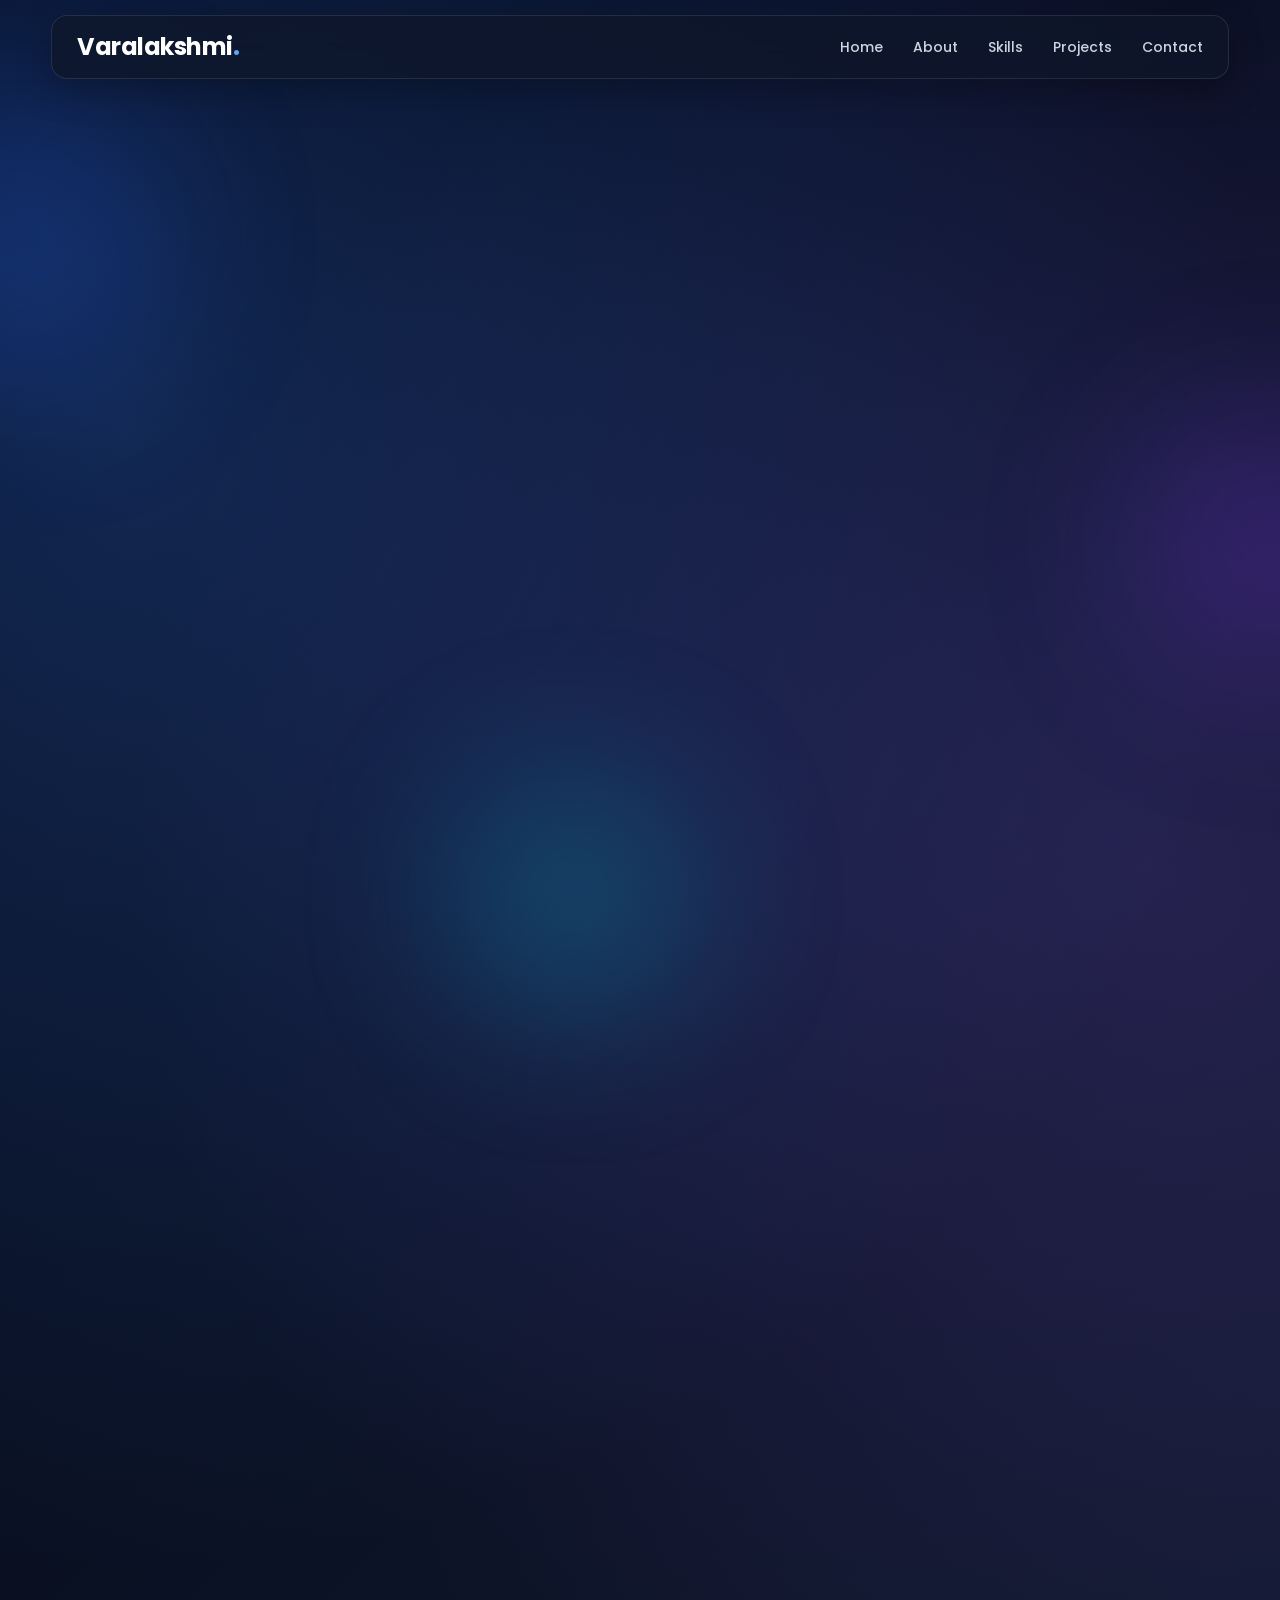
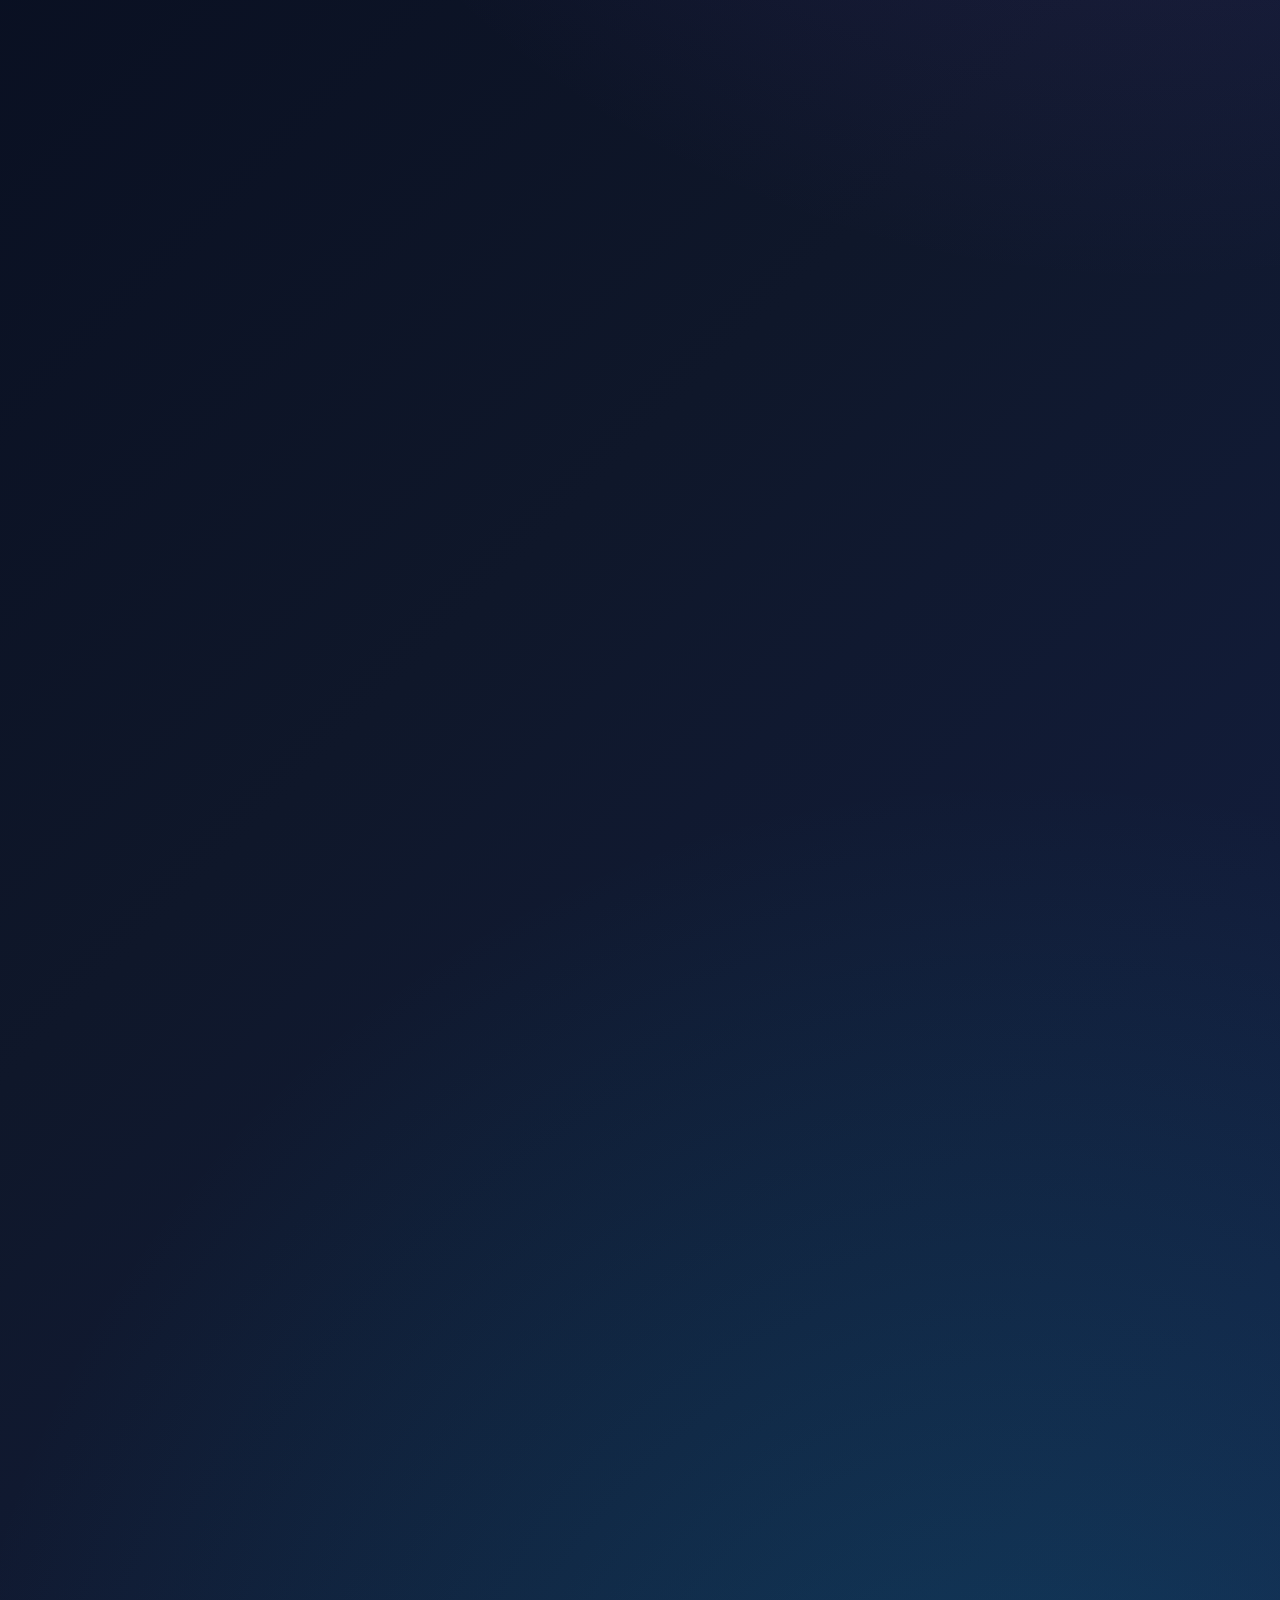
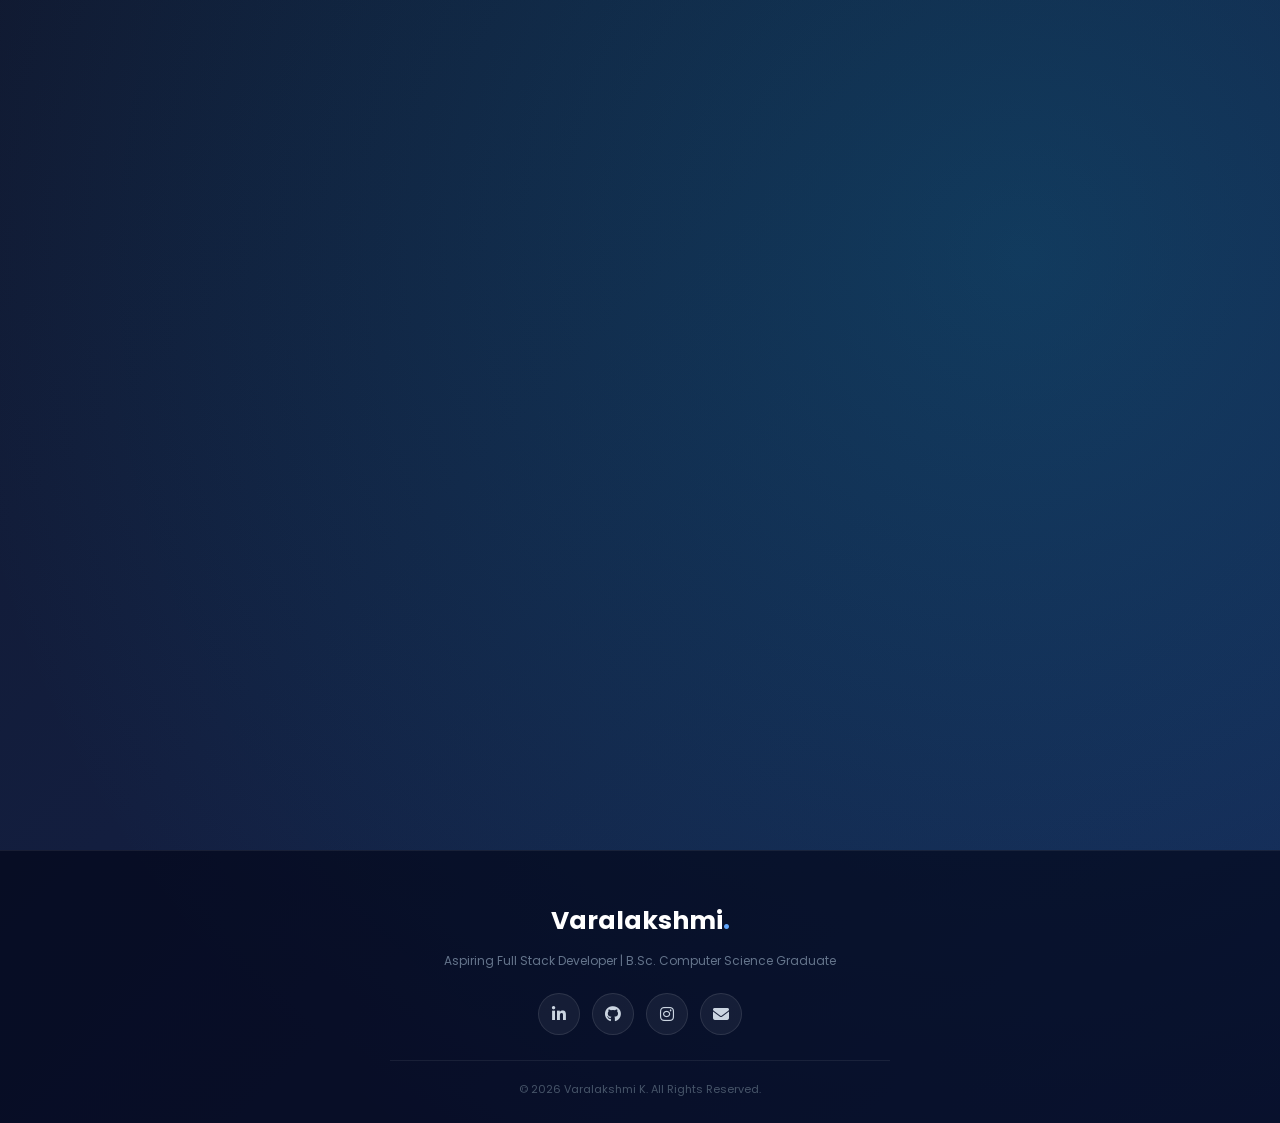
==== commit 8909a979: "Update portofolio.html" ====
--- a/portofolio.html
+++ b/portofolio.html
@@ -1,4 +1,3 @@
-
 <!DOCTYPE html>
 <html lang="en">
 
@@ -6,16 +5,23 @@
     <meta charset="UTF-8">
     <meta name="viewport" content="width=device-width, initial-scale=1.0">
 
+    <title>Varalakshmi K | Full Stack Developer</title>
+
     <meta name="description"
-        content="Varalakshmi K - Full Stack Developer Portfolio. Explore my skills, projects, education and contact information.">
-
-    <meta name="author" content="Varalakshmi K">
-
-    <title>Varalakshmi K | Full Stack Developer</title>
+        content="Portfolio of Varalakshmi K, B.Sc. Computer Science Graduate and aspiring Full Stack Developer.">
+
+    <!-- Google Font -->
+    <link rel="preconnect" href="https://fonts.googleapis.com">
+    <link rel="preconnect" href="https://fonts.gstatic.com" crossorigin>
+
+    <link
+        href="https://fonts.googleapis.com/css2?family=Poppins:wght@300;400;500;600;700&display=swap"
+        rel="stylesheet">
 
     <!-- Font Awesome -->
-    <link rel="stylesheet"
-        href="https://cdnjs.cloudflare.com/ajax/libs/font-awesome/6.5.2/css/all.min.css">
+    <link
+        rel="stylesheet"
+        href="https://cdnjs.cloudflare.com/ajax/libs/font-awesome/6.5.1/css/all.min.css">
 
     <!-- Main CSS -->
     <link rel="stylesheet" href="style.css">
@@ -23,897 +29,905 @@
 
 <body>
 
-    <!-- =========================
-         NAVIGATION
-    ========================== -->
-    <header class="navbar">
-
-        <div class="nav-container">
-
-            <a href="#home" class="logo">
-                Varalakshmi<span>K</span>
+    <!-- ================= BACKGROUND GRAPHICS ================= -->
+
+    <div class="bg-shape shape-one" aria-hidden="true"></div>
+    <div class="bg-shape shape-two" aria-hidden="true"></div>
+    <div class="bg-shape shape-three" aria-hidden="true"></div>
+
+
+    <!-- ================= NAVBAR ================= -->
+
+    <header>
+        <nav class="navbar" aria-label="Main Navigation">
+
+            <a href="#home" class="logo" aria-label="Varalakshmi Home">
+                Varalakshmi<span>.</span>
             </a>
 
-            <button class="menu-toggle"
-                    type="button"
-                    aria-label="Open navigation menu"
-                    aria-expanded="false">
-                <i class="fas fa-bars"></i>
+            <button
+                type="button"
+                class="menu-toggle"
+                aria-label="Open Menu"
+                aria-expanded="false"
+                aria-controls="navLinks">
+
+                <i class="fas fa-bars" aria-hidden="true"></i>
+
             </button>
 
-            <nav class="nav-links" id="navLinks">
-
-                <a href="#home" class="active">
-                    Home
-                </a>
-
-                <a href="#about">
-                    About
-                </a>
-
-                <a href="#skills">
+            <ul class="nav-links" id="navLinks">
+
+                <li>
+                    <a href="#home">Home</a>
+                </li>
+
+                <li>
+                    <a href="#about">About</a>
+                </li>
+
+                <li>
+                    <a href="#skills">Skills</a>
+                </li>
+
+                <li>
+                    <a href="#projects">Projects</a>
+                </li>
+
+                <li>
+                    <a href="#contact">Contact</a>
+                </li>
+
+            </ul>
+
+        </nav>
+    </header>
+
+
+    <!-- ================= MAIN CONTENT ================= -->
+
+    <main>
+
+        <!-- ================= HERO ================= -->
+
+        <section id="home" class="hero hidden">
+
+            <div class="hero-content">
+
+                <p class="hello-text">
+                    <i class="fas fa-hand-sparkles" aria-hidden="true"></i>
+                    Hello, I'm
+                </p>
+
+                <h1>
+                    Varalakshmi K
+                </h1>
+
+                <h2>
+                    <span id="typing"></span>
+                    <span class="cursor" aria-hidden="true">|</span>
+                </h2>
+
+                <p class="hero-description">
+                    A passionate Computer Science graduate interested in
+                    creating responsive websites, modern web applications,
+                    and practical digital solutions.
+                </p>
+
+
+                <!-- Hero Buttons -->
+
+                <div class="hero-buttons">
+
+                    <a href="#contact" class="primary-btn">
+                        <i class="fas fa-paper-plane" aria-hidden="true"></i>
+                        Hire Me
+                    </a>
+
+                    <a href="#projects" class="secondary-btn">
+                        <i class="fas fa-code" aria-hidden="true"></i>
+                        View Projects
+                    </a>
+
+                </div>
+
+
+                <!-- Social Links -->
+
+                <div class="hero-social">
+
+                    <a
+                        href="https://www.linkedin.com/in/vara24/"
+                        target="_blank"
+                        rel="noopener noreferrer"
+                        aria-label="LinkedIn">
+
+                        <i class="fab fa-linkedin-in" aria-hidden="true"></i>
+
+                    </a>
+
+                    <a
+                        href="https://github.com/vara2006-dev"
+                        target="_blank"
+                        rel="noopener noreferrer"
+                        aria-label="GitHub">
+
+                        <i class="fab fa-github" aria-hidden="true"></i>
+
+                    </a>
+
+                    <a
+                        href="https://www.instagram.com/_codes.creation_/"
+                        target="_blank"
+                        rel="noopener noreferrer"
+                        aria-label="Instagram">
+
+                        <i class="fab fa-instagram" aria-hidden="true"></i>
+
+                    </a>
+
+                    <a
+                        href="mailto:vara24000@gmail.com"
+                        aria-label="Send email">
+
+                        <i class="fas fa-envelope" aria-hidden="true"></i>
+
+                    </a>
+
+                </div>
+
+            </div>
+
+
+            <!-- Hero Profile -->
+
+            <div class="hero-profile">
+
+                <div class="profile-glow" aria-hidden="true"></div>
+
+                <div class="profile-circle">
+
+                    <img
+                        src="img/hp.png"
+                        alt="Varalakshmi K profile photo"
+                        loading="eager">
+
+                </div>
+
+                <div class="profile-badge">
+
+                    <i class="fas fa-code" aria-hidden="true"></i>
+
+                    <span>
+                        Web Developer
+                    </span>
+
+                </div>
+
+            </div>
+
+        </section>
+
+
+        <!-- ================= ABOUT ================= -->
+
+        <section id="about" class="section hidden">
+
+            <div class="section-heading">
+
+                <p>
+                    GET TO KNOW ME
+                </p>
+
+                <h2>
+                    About Me
+                </h2>
+
+            </div>
+
+
+            <div class="about-container">
+
+                <!-- About Image -->
+
+                <div class="about-image">
+
+                    <div class="about-image-border">
+
+                        <img
+                            src="img/profile.jpg"
+                            alt="Varalakshmi K"
+                            loading="lazy">
+
+                    </div>
+
+                </div>
+
+
+                <!-- About Content -->
+
+                <div class="about-content">
+
+                    <h3>
+                        Building ideas into
+                        <span>digital experiences.</span>
+                    </h3>
+
+                    <p>
+                        I am <strong>Varalakshmi K</strong>, a B.Sc.
+                        Computer Science graduate with a strong interest
+                        in Full Stack Web Development.
+                    </p>
+
+                    <p>
+                        I enjoy designing responsive, user-friendly
+                        websites and developing modern web applications.
+                        I am continuously learning new technologies and
+                        looking for opportunities to start my career in
+                        the IT industry.
+                    </p>
+
+
+                    <!-- About Details -->
+
+                    <div class="about-details">
+
+                        <div>
+                            <i class="fas fa-graduation-cap" aria-hidden="true"></i>
+
+                            <span>
+                                B.Sc. Computer Science
+                            </span>
+                        </div>
+
+                        <div>
+                            <i class="fas fa-location-dot" aria-hidden="true"></i>
+
+                            <span>
+                                Tamil Nadu, India
+                            </span>
+                        </div>
+
+                        <div>
+                            <i class="fas fa-laptop-code" aria-hidden="true"></i>
+
+                            <span>
+                                Web Development
+                            </span>
+                        </div>
+
+                        <div>
+                            <i class="fas fa-briefcase" aria-hidden="true"></i>
+
+                            <span>
+                                Open to Opportunities
+                            </span>
+                        </div>
+
+                    </div>
+
+
+                    <!-- Resume -->
+
+                    <a
+                        href="/Resume.pdf"
+                        download
+                        class="resume-btn">
+
+                        <i class="fas fa-download" aria-hidden="true"></i>
+
+                        Download Resume
+
+                    </a>
+
+                </div>
+
+            </div>
+
+        </section>
+
+
+        <!-- ================= SKILLS ================= -->
+
+        <section id="skills" class="section hidden">
+
+            <div class="section-heading">
+
+                <p>
+                    MY TECHNOLOGIES
+                </p>
+
+                <h2>
                     Skills
-                </a>
-
-                <a href="#projects">
+                </h2>
+
+            </div>
+
+
+            <div class="skills-container">
+
+                <!-- HTML -->
+
+                <div class="skill-card">
+
+                    <div class="skill-icon html">
+                        <i class="fab fa-html5" aria-hidden="true"></i>
+                    </div>
+
+                    <h3>HTML</h3>
+
+                    <p>
+                        Semantic and structured web pages.
+                    </p>
+
+                </div>
+
+
+                <!-- CSS -->
+
+                <div class="skill-card">
+
+                    <div class="skill-icon css">
+                        <i class="fab fa-css3-alt" aria-hidden="true"></i>
+                    </div>
+
+                    <h3>CSS</h3>
+
+                    <p>
+                        Responsive layouts and modern UI design.
+                    </p>
+
+                </div>
+
+
+                <!-- JavaScript -->
+
+                <div class="skill-card">
+
+                    <div class="skill-icon javascript">
+                        <i class="fab fa-js" aria-hidden="true"></i>
+                    </div>
+
+                    <h3>JavaScript</h3>
+
+                    <p>
+                        Interactive and dynamic web experiences.
+                    </p>
+
+                </div>
+
+
+                <!-- Python -->
+
+                <div class="skill-card">
+
+                    <div class="skill-icon python">
+                        <i class="fab fa-python" aria-hidden="true"></i>
+                    </div>
+
+                    <h3>Python</h3>
+
+                    <p>
+                        Programming and problem-solving.
+                    </p>
+
+                </div>
+
+
+                <!-- PHP -->
+
+                <div class="skill-card">
+
+                    <div class="skill-icon php">
+                        <i class="fab fa-php" aria-hidden="true"></i>
+                    </div>
+
+                    <h3>PHP</h3>
+
+                    <p>
+                        Server-side web development.
+                    </p>
+
+                </div>
+
+
+                <!-- MySQL -->
+
+                <div class="skill-card">
+
+                    <div class="skill-icon mysql">
+                        <i class="fas fa-database" aria-hidden="true"></i>
+                    </div>
+
+                    <h3>MySQL</h3>
+
+                    <p>
+                        Database management and queries.
+                    </p>
+
+                </div>
+
+
+                <!-- GitHub -->
+
+                <div class="skill-card">
+
+                    <div class="skill-icon github">
+                        <i class="fab fa-github" aria-hidden="true"></i>
+                    </div>
+
+                    <h3>GitHub</h3>
+
+                    <p>
+                        Version control and project management.
+                    </p>
+
+                </div>
+
+
+                <!-- Responsive Design -->
+
+                <div class="skill-card">
+
+                    <div class="skill-icon responsive">
+                        <i class="fas fa-mobile-screen" aria-hidden="true"></i>
+                    </div>
+
+                    <h3>Responsive Design</h3>
+
+                    <p>
+                        Mobile-friendly website development.
+                    </p>
+
+                </div>
+
+            </div>
+
+        </section>
+
+
+        <!-- ================= PROJECTS ================= -->
+
+        <section id="projects" class="section hidden">
+
+            <div class="section-heading">
+
+                <p>
+                    MY WORK
+                </p>
+
+                <h2>
                     Projects
-                </a>
-
-                <a href="#education">
-                    Education
-                </a>
-
-                <a href="#contact">
-                    Contact
-                </a>
-
-            </nav>
-
-        </div>
-
-    </header>
-
-
-    <!-- =========================
-         HOME / HERO
-    ========================== -->
-    <main>
-
-        <section id="home" class="hero">
-
-            <div class="hero-container">
-
-                <div class="hero-content">
-
-                    <p class="hero-small-text">
-                        Hello, I'm
-                    </p>
-
-                    <h1>
-                        Varalakshmi K
-                    </h1>
-
-                    <h2>
-                        <span id="typing">
-                            Full Stack Developer
+                </h2>
+
+            </div>
+
+
+            <div class="projects-container">
+
+                <!-- ================= PROJECT 01 ================= -->
+
+                <article class="project-card">
+
+                    <div class="project-image">
+
+                        <img
+                            src="img/project1.png"
+                            alt="Departmental Management System"
+                            loading="lazy">
+
+                        <div
+                            class="project-overlay"
+                            aria-hidden="true">
+
+                            <i class="fas fa-building"></i>
+
+                        </div>
+
+                    </div>
+
+
+                    <div class="project-content">
+
+                        <span class="project-number">
+                            PROJECT 01
                         </span>
-                    </h2>
-
-                    <p class="hero-description">
-                        A passionate Computer Science graduate who enjoys
-                        creating modern, responsive and user-friendly web
-                        applications using frontend and backend technologies.
-                    </p>
-
-                    <div class="hero-buttons">
-
-                        <a href="#projects" class="btn primary-btn">
-                            <i class="fas fa-code"></i>
-                            View Projects
-                        </a>
-
-                        <a href="#contact" class="btn secondary-btn">
-                            <i class="fas fa-paper-plane"></i>
-                            Contact Me
-                        </a>
-
-                    </div>
-
-                    <div class="social-links">
-
-                        <a href="https://github.com/vara2006-dev"
-                           target="_blank"
-                           rel="noopener noreferrer"
-                           aria-label="GitHub">
-                            <i class="fab fa-github"></i>
-                        </a>
-
-                        <a href="https://www.linkedin.com/"
-                           target="_blank"
-                           rel="noopener noreferrer"
-                           aria-label="LinkedIn">
-                            <i class="fab fa-linkedin"></i>
-                        </a>
-
-                        <a href="https://www.instagram.com/"
-                           target="_blank"
-                           rel="noopener noreferrer"
-                           aria-label="Instagram">
-                            <i class="fab fa-instagram"></i>
-                        </a>
-
-                    </div>
-
-                </div>
-
-
-                <div class="hero-image">
-
-                    <div class="profile-card">
-
-                        <div class="profile-icon">
+
+                        <h3>
+                            Departmental Management System
+                        </h3>
+
+                        <p>
+                            A full-stack department management system
+                            developed to manage student records,
+                            staff details, attendance, reports and
+                            department information efficiently.
+                        </p>
+
+
+                        <div class="project-tags">
+
+                            <span>HTML</span>
+                            <span>CSS</span>
+                            <span>JavaScript</span>
+                            <span>PHP</span>
+                            <span>MySQL</span>
+
+                        </div>
+
+                    </div>
+
+                </article>
+
+
+                <!-- ================= PROJECT 02 ================= -->
+
+                <article class="project-card">
+
+                    <div class="project-image">
+
+                        <img
+                            src="img/PROJECT3.png"
+                            alt="Personal Portfolio Website"
+                            loading="lazy">
+
+                        <div
+                            class="project-overlay"
+                            aria-hidden="true">
+
                             <i class="fas fa-laptop-code"></i>
-                        </div>
+
+                        </div>
+
+                    </div>
+
+
+                    <div class="project-content">
+
+                        <span class="project-number">
+                            PROJECT 02
+                        </span>
 
                         <h3>
-                            Full Stack
+                            Personal Portfolio Website
                         </h3>
 
                         <p>
-                            Developer
+                            A modern responsive portfolio website
+                            developed to showcase my technical skills,
+                            projects, resume and professional profile
+                            through an interactive and user-friendly
+                            interface.
                         </p>
 
-                    </div>
-
-                </div>
+
+                        <div class="project-tags">
+
+                            <span>HTML</span>
+                            <span>CSS</span>
+                            <span>JavaScript</span>
+                            <span>Responsive Design</span>
+
+                        </div>
+
+                    </div>
+
+                </article>
 
             </div>
 
         </section>
 
 
-        <!-- =========================
-             ABOUT
-        ========================== -->
-        <section id="about" class="about-section">
-
-            <div class="container">
-
-                <div class="section-heading">
-
-                    <p>
-                        Get To Know Me
-                    </p>
-
-                    <h2>
-                        About <span>Me</span>
-                    </h2>
-
-                </div>
-
-
-                <div class="about-container">
-
-                    <div class="about-image">
-
-                        <div class="about-card">
-
-                            <i class="fas fa-user-tie"></i>
-
-                            <h3>
-                                Computer Science Graduate
-                            </h3>
-
-                            <p>
-                                B.Sc Computer Science
-                            </p>
-
-                        </div>
-
-                    </div>
-
-
-                    <div class="about-content">
-
-                        <h3>
-                            Passionate About Building for the Web
-                        </h3>
-
-                        <p>
-                            I am Varalakshmi K, a B.Sc Computer Science graduate
-                            with a strong interest in web development and
-                            software technologies.
-                        </p>
-
-                        <p>
-                            I enjoy designing responsive interfaces,
-                            developing practical web applications and
-                            continuously improving my technical skills.
-                        </p>
-
-                        <p>
-                            My goal is to begin my professional career in the
-                            IT industry and contribute to real-world projects
-                            while growing as a developer.
-                        </p>
-
-
-                        <div class="about-details">
-
-                            <div class="detail-item">
-
-                                <i class="fas fa-graduation-cap"></i>
-
-                                <div>
-                                    <strong>Degree</strong>
-                                    <span>B.Sc Computer Science</span>
-                                </div>
+        <!-- ================= CONTACT ================= -->
+
+        <section id="contact" class="section hidden">
+
+            <div class="section-heading">
+
+                <p>
+                    LET'S CONNECT
+                </p>
+
+                <h2>
+                    Contact Me
+                </h2>
+
+            </div>
+
+
+            <div class="contact-container">
+
+                <!-- Contact Information -->
+
+                <div class="contact-info">
+
+                    <h3>
+                        Let's work together.
+                    </h3>
+
+                    <p>
+                        I am currently looking for opportunities
+                        where I can use my skills, learn from
+                        experienced professionals and contribute
+                        to meaningful projects.
+                    </p>
+
+
+                    <div class="contact-details">
+
+                        <!-- Email -->
+
+                        <div class="contact-item">
+
+                            <div class="contact-icon">
+
+                                <i
+                                    class="fas fa-envelope"
+                                    aria-hidden="true">
+                                </i>
 
                             </div>
 
-
-                            <div class="detail-item">
-
-                                <i class="fas fa-location-dot"></i>
-
-                                <div>
-                                    <strong>Location</strong>
-                                    <span>Tamil Nadu, India</span>
-                                </div>
+                            <div>
+
+                                <h4>
+                                    Email
+                                </h4>
+
+                                <a href="mailto:vara24000@gmail.com">
+                                    vara24000@gmail.com
+                                </a>
 
                             </div>
 
-
-                            <div class="detail-item">
-
-                                <i class="fas fa-code"></i>
-
-                                <div>
-                                    <strong>Focus</strong>
-                                    <span>Web Development</span>
-                                </div>
+                        </div>
+
+
+                        <!-- Location -->
+
+                        <div class="contact-item">
+
+                            <div class="contact-icon">
+
+                                <i
+                                    class="fas fa-location-dot"
+                                    aria-hidden="true">
+                                </i>
 
                             </div>
 
-                        </div>
-
-                        <a href="Resume.pdf"
-                           class="btn primary-btn"
-                           target="_blank">
-                            <i class="fas fa-file-pdf"></i>
-                            View Resume
-                        </a>
-
-                    </div>
-
-                </div>
-
-            </div>
-
-        </section>
-
-
-        <!-- =========================
-             SKILLS
-        ========================== -->
-        <section id="skills" class="skills-section">
-
-            <div class="container">
-
-                <div class="section-heading">
-
-                    <p>
-                        My Technical Skills
-                    </p>
-
-                    <h2>
-                        What I <span>Know</span>
-                    </h2>
-
-                </div>
-
-
-                <div class="skills-container">
-
-
-                    <div class="skill-card">
-
-                        <div class="skill-icon">
-                            <i class="fab fa-html5"></i>
-                        </div>
-
-                        <h3>
-                            HTML
-                        </h3>
-
-                        <p>
-                            Semantic and structured web pages.
-                        </p>
-
-                    </div>
-
-
-                    <div class="skill-card">
-
-                        <div class="skill-icon">
-                            <i class="fab fa-css3-alt"></i>
-                        </div>
-
-                        <h3>
-                            CSS
-                        </h3>
-
-                        <p>
-                            Responsive layouts and modern UI styling.
-                        </p>
-
-                    </div>
-
-
-                    <div class="skill-card">
-
-                        <div class="skill-icon">
-                            <i class="fab fa-js"></i>
-                        </div>
-
-                        <h3>
-                            JavaScript
-                        </h3>
-
-                        <p>
-                            Interactive and dynamic web functionality.
-                        </p>
-
-                    </div>
-
-
-                    <div class="skill-card">
-
-                        <div class="skill-icon">
-                            <i class="fab fa-php"></i>
-                        </div>
-
-                        <h3>
-                            PHP
-                        </h3>
-
-                        <p>
-                            Server-side web development.
-                        </p>
-
-                    </div>
-
-
-                    <div class="skill-card">
-
-                        <div class="skill-icon">
-                            <i class="fas fa-database"></i>
-                        </div>
-
-                        <h3>
-                            MySQL
-                        </h3>
-
-                        <p>
-                            Database design and data management.
-                        </p>
-
-                    </div>
-
-
-                    <div class="skill-card">
-
-                        <div class="skill-icon">
-                            <i class="fab fa-microsoft"></i>
-                        </div>
-
-                        <h3>
-                            ASP.NET
-                        </h3>
-
-                        <p>
-                            Web development using C# and Web Forms.
-                        </p>
-
-                    </div>
-
-
-                    <div class="skill-card">
-
-                        <div class="skill-icon">
-                            <i class="fas fa-file-excel"></i>
-                        </div>
-
-                        <h3>
-                            MS Excel
-                        </h3>
-
-                        <p>
-                            Data handling and spreadsheet operations.
-                        </p>
-
-                    </div>
-
-
-                    <div class="skill-card">
-
-                        <div class="skill-icon">
-                            <i class="fas fa-file-word"></i>
-                        </div>
-
-                        <h3>
-                            MS Word
-                        </h3>
-
-                        <p>
-                            Professional documentation and formatting.
-                        </p>
-
-                    </div>
-
-                </div>
-
-            </div>
-
-        </section>
-
-
-        <!-- =========================
-             PROJECTS
-        ========================== -->
-        <section id="projects" class="projects-section">
-
-            <div class="container">
-
-                <div class="section-heading">
-
-                    <p>
-                        My Recent Work
-                    </p>
-
-                    <h2>
-                        Featured <span>Projects</span>
-                    </h2>
-
-                </div>
-
-
-                <div class="projects-container">
-
-
-                    <!-- PROJECT 1 -->
-
-                    <article class="project-card">
-
-                        <div class="project-image">
-
-                            <img src="img/project1.png"
-                                 alt="Departmental Management System"
-                                 loading="lazy">
-
-                            <div class="project-overlay">
-                                <i class="fas fa-building"></i>
-                            </div>
-
-                        </div>
-
-
-                        <div class="project-content">
-
-                            <span class="project-number">
-                                Project 01
-                            </span>
-
-                            <h3>
-                                Departmental Management System
-                            </h3>
-
-                            <p>
-                                A student management dashboard designed for
-                                the Computer Science department to manage
-                                student data, reports, staff information,
-                                department details and library resources.
-                            </p>
-
-
-                            <div class="project-tech">
-
-                                <span>HTML</span>
-                                <span>CSS</span>
-                                <span>JavaScript</span>
-                                <span>PHP</span>
-                                <span>MySQL</span>
-
-                            </div>
-
-
-                            <div class="project-links">
-
-                                <a href="#contact">
-                                    <i class="fas fa-arrow-right"></i>
-                                    Project Details
-                                </a>
-
-                            </div>
-
-                        </div>
-
-                    </article>
-
-
-                    <!-- PROJECT 2 -->
-
-                    <article class="project-card">
-
-                        <div class="project-image">
-
-                            <img src="img/PROJECT3.png"
-                                 alt="Personal Portfolio Website"
-                                 loading="lazy">
-
-                            <div class="project-overlay">
-                                <i class="fas fa-laptop-code"></i>
-                            </div>
-
-                        </div>
-
-
-                        <div class="project-content">
-
-                            <span class="project-number">
-                                Project 02
-                            </span>
-
-                            <h3>
-                                Personal Portfolio Website
-                            </h3>
-
-                            <p>
-                                A responsive personal portfolio website
-                                created to showcase my skills, projects,
-                                education, resume and professional profile.
-                            </p>
-
-
-                            <div class="project-tech">
-
-                                <span>HTML</span>
-                                <span>CSS</span>
-                                <span>JavaScript</span>
-                                <span>GitHub Pages</span>
-
-                            </div>
-
-
-                            <div class="project-links">
-
-                                <a href="#contact">
-                                    <i class="fas fa-arrow-right"></i>
-                                    Contact Me
-                                </a>
-
-                            </div>
-
-                        </div>
-
-                    </article>
-
-                </div>
-
-            </div>
-
-        </section>
-
-
-        <!-- =========================
-             EDUCATION
-        ========================== -->
-        <section id="education" class="education-section">
-
-            <div class="container">
-
-                <div class="section-heading">
-
-                    <p>
-                        My Academic Journey
-                    </p>
-
-                    <h2>
-                        <span>Education</span>
-                    </h2>
-
-                </div>
-
-
-                <div class="timeline">
-
-
-                    <div class="timeline-item">
-
-                        <div class="timeline-icon">
-                            <i class="fas fa-graduation-cap"></i>
-                        </div>
-
-                        <div class="timeline-content">
-
-                            <span>
-                                Undergraduate
-                            </span>
-
-                            <h3>
-                                B.Sc Computer Science
-                            </h3>
-
-                            <h4>
-                                Thiru.A. Govindasamy Government Arts College
-                            </h4>
-
-                            <p>
-                                Completed Bachelor of Science in Computer
-                                Science with a strong foundation in
-                                programming, web development and computer
-                                applications.
-                            </p>
-
-                        </div>
-
-                    </div>
-
-
-                    <div class="timeline-item">
-
-                        <div class="timeline-icon">
-                            <i class="fas fa-school"></i>
-                        </div>
-
-                        <div class="timeline-content">
-
-                            <span>
-                                Higher Secondary
-                            </span>
-
-                            <h3>
-                                Higher Secondary Education
-                            </h3>
-
-                            <h4>
-                                GHSS Andampallam
-                            </h4>
-
-                            <p>
-                                Completed higher secondary education with
-                                interest in computer science and technology.
-                            </p>
-
-                        </div>
-
-                    </div>
-
-                </div>
-
-            </div>
-
-        </section>
-
-
-        <!-- =========================
-             CONTACT
-        ========================== -->
-        <section id="contact" class="contact-section">
-
-            <div class="container">
-
-                <div class="section-heading">
-
-                    <p>
-                        Let's Connect
-                    </p>
-
-                    <h2>
-                        Contact <span>Me</span>
-                    </h2>
-
-                </div>
-
-
-                <div class="contact-container">
-
-
-                    <div class="contact-info">
-
-                        <h3>
-                            Let's Work Together
-                        </h3>
-
-                        <p>
-                            Have a project, job opportunity or simply want
-                            to connect? Feel free to send me a message.
-                        </p>
-
-
-                        <div class="contact-item">
-
-                            <div class="contact-icon">
-                                <i class="fas fa-envelope"></i>
-                            </div>
-
                             <div>
-                                <h4>Email</h4>
-                                <p>
-                                    Available through contact form
-                                </p>
-                            </div>
-
-                        </div>
-
-
-                        <div class="contact-item">
-
-                            <div class="contact-icon">
-                                <i class="fas fa-location-dot"></i>
-                            </div>
-
-                            <div>
-                                <h4>Location</h4>
+
+                                <h4>
+                                    Location
+                                </h4>
+
                                 <p>
                                     Tamil Nadu, India
                                 </p>
+
                             </div>
 
                         </div>
 
 
+                        <!-- Role -->
+
                         <div class="contact-item">
 
                             <div class="contact-icon">
-                                <i class="fas fa-code"></i>
+
+                                <i
+                                    class="fas fa-code"
+                                    aria-hidden="true">
+                                </i>
+
                             </div>
 
                             <div>
-                                <h4>Profession</h4>
+
+                                <h4>
+                                    Role
+                                </h4>
+
                                 <p>
-                                    Full Stack Developer
+                                    Aspiring Full Stack Developer
                                 </p>
+
                             </div>
 
                         </div>
 
                     </div>
 
-
-                    <!-- CONTACT FORM -->
-
-                    <div class="contact-form-container">
-
-                        <form class="contact-form"
-                              id="contactForm"
-                              action="https://varalakshmi-dev.free.nf/contact.php"
-                              method="POST">
-
-                            <div class="form-group">
-
-                                <label for="name">
-                                    Your Name
-                                </label>
-
-                                <input type="text"
-                                       id="name"
-                                       name="name"
-                                       placeholder="Enter your name"
-                                       autocomplete="name"
-                                       required>
-
-                            </div>
-
-
-                            <div class="form-group">
-
-                                <label for="email">
-                                    Your Email
-                                </label>
-
-                                <input type="email"
-                                       id="email"
-                                       name="email"
-                                       placeholder="Enter your email"
-                                       autocomplete="email"
-                                       required>
-
-                            </div>
-
-
-                            <div class="form-group">
-
-                                <label for="message">
-                                    Your Message
-                                </label>
-
-                                <textarea id="message"
-                                          name="message"
-                                          rows="6"
-                                          placeholder="Write your message..."
-                                          required></textarea>
-
-                            </div>
-
-
-                            <div class="form-status"
-                                 id="formStatus"
-                                 role="status"
-                                 aria-live="polite">
-                            </div>
-
-
-                            <button type="submit"
-                                    class="btn primary-btn"
-                                    id="sendMessageBtn">
-
-                                <i class="fas fa-paper-plane"></i>
-
-                                Send Message
-
-                            </button>
-
-                        </form>
-
-                    </div>
-
-                </div>
+                </div>
+
+
+               <!-- Contact Form -->
+
+<form
+    class="contact-form"
+    id="contactForm"
+    action="contact.php"
+    method="POST">
+
+    <div class="input-group">
+
+        <label for="name">
+            Your Name
+        </label>
+
+        <input
+            type="text"
+            id="name"
+            name="name"
+            placeholder="Enter your name"
+            autocomplete="name"
+            required>
+
+    </div>
+
+
+    <div class="input-group">
+
+        <label for="email">
+            Your Email
+        </label>
+
+        <input
+            type="email"
+            id="email"
+            name="email"
+            placeholder="Enter your email"
+            autocomplete="email"
+            required>
+
+    </div>
+
+
+    <div class="input-group">
+
+        <label for="message">
+            Your Message
+        </label>
+
+        <textarea
+            id="message"
+            name="message"
+            placeholder="Write your message..."
+            rows="6"
+            required></textarea>
+
+    </div>
+
+
+    <button
+        type="submit"
+        class="send-btn"
+        id="sendMessageBtn">
+
+        <i
+            class="fas fa-paper-plane"
+            aria-hidden="true">
+        </i>
+
+        Send Message
+
+    </button>
+
+
+    <div
+        class="form-status"
+        id="formStatus"
+        role="status"
+        aria-live="polite">
+    </div>
+
+</form>
+
+        </section>
+
+    </main>
+
+
+    <!-- ================= FOOTER ================= -->
+
+    <footer>
+
+        <div class="footer-content">
+
+            <h3 class="footer-logo">
+                Varalakshmi<span>.</span>
+            </h3>
+
+            <p>
+                Aspiring Full Stack Developer |
+                B.Sc. Computer Science Graduate
+            </p>
+
+
+            <div class="social-links">
+
+                <!-- LinkedIn -->
+
+                <a
+                    href="https://www.linkedin.com/in/vara24/"
+                    target="_blank"
+                    rel="noopener noreferrer"
+                    aria-label="LinkedIn">
+
+                    <i
+                        class="fab fa-linkedin-in"
+                        aria-hidden="true">
+                    </i>
+
+                </a>
+
+
+                <!-- GitHub -->
+
+                <a
+                    href="https://github.com/vara2006-dev"
+                    target="_blank"
+                    rel="noopener noreferrer"
+                    aria-label="GitHub">
+
+                    <i
+                        class="fab fa-github"
+                        aria-hidden="true">
+                    </i>
+
+                </a>
+
+
+                <!-- Instagram -->
+
+                <a
+                    href="https://www.instagram.com/_codes.creation_/"
+                    target="_blank"
+                    rel="noopener noreferrer"
+                    aria-label="Instagram">
+
+                    <i
+                        class="fab fa-instagram"
+                        aria-hidden="true">
+                    </i>
+
+                </a>
+
+
+                <!-- Email -->
+
+                <a
+                    href="mailto:vara24000@gmail.com"
+                    aria-label="Send email">
+
+                    <i
+                        class="fas fa-envelope"
+                        aria-hidden="true">
+                    </i>
+
+                </a>
 
             </div>
 
-        </section>
-
-    </main>
-
-
-    <!-- =========================
-         FOOTER
-    ========================== -->
-    <footer class="footer">
-
-        <div class="container">
-
-            <div class="footer-content">
-
-                <div class="footer-logo">
-                    Varalakshmi<span>K</span>
-                </div>
-
-                <p>
-                    © 2026 Varalakshmi K. All Rights Reserved.
-                </p>
-
-
-                <div class="footer-social">
-
-                    <a href="https://github.com/vara2006-dev"
-                       target="_blank"
-                       rel="noopener noreferrer"
-                       aria-label="GitHub">
-                        <i class="fab fa-github"></i>
-                    </a>
-
-                    <a href="https://www.linkedin.com/"
-                       target="_blank"
-                       rel="noopener noreferrer"
-                       aria-label="LinkedIn">
-                        <i class="fab fa-linkedin"></i>
-                    </a>
-
-                </div>
-
-            </div>
+
+            <div class="footer-line"></div>
+
+
+            <p class="copyright">
+                © 2026 Varalakshmi K. All Rights Reserved.
+            </p>
 
         </div>
 
     </footer>
 
 
-    <!-- =========================
-         JAVASCRIPT
-    ========================== -->
+    <!-- JavaScript -->
     <script src="script.js"></script>
 
 </body>
+
 </html>
